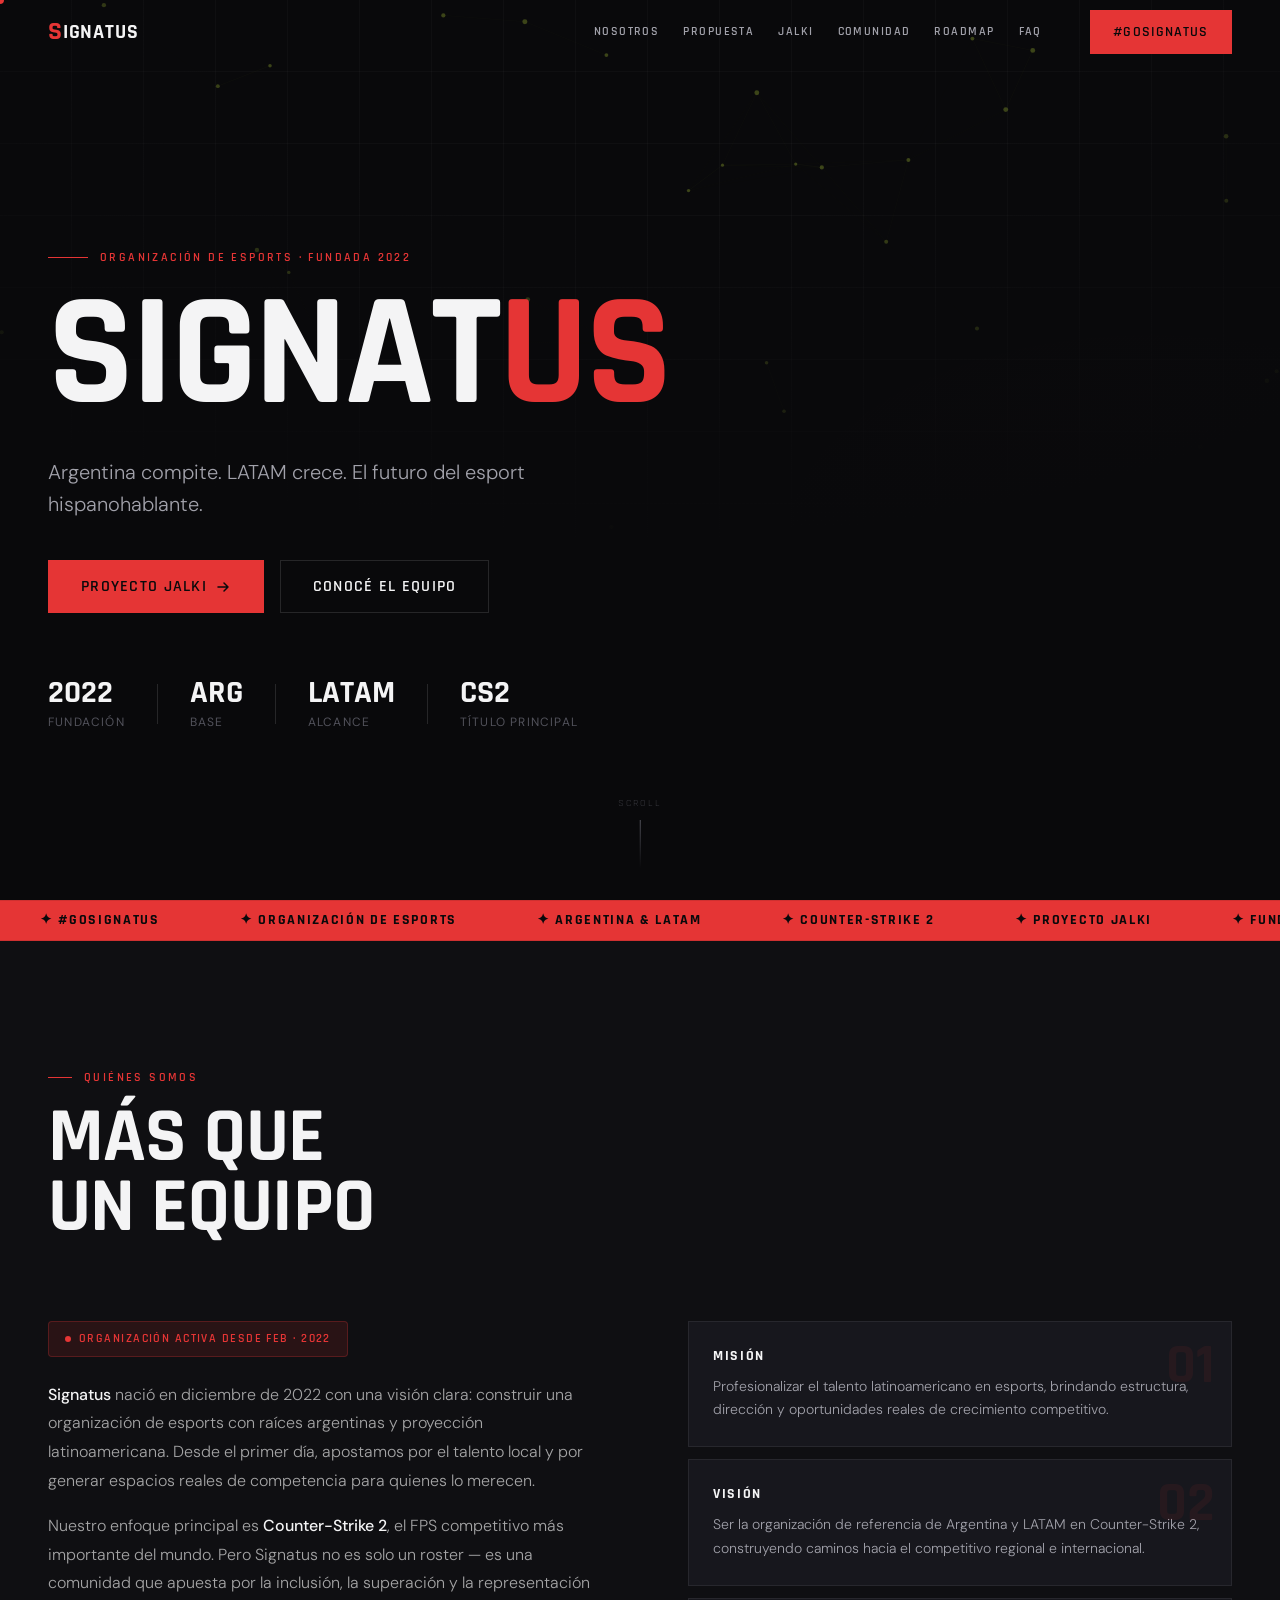
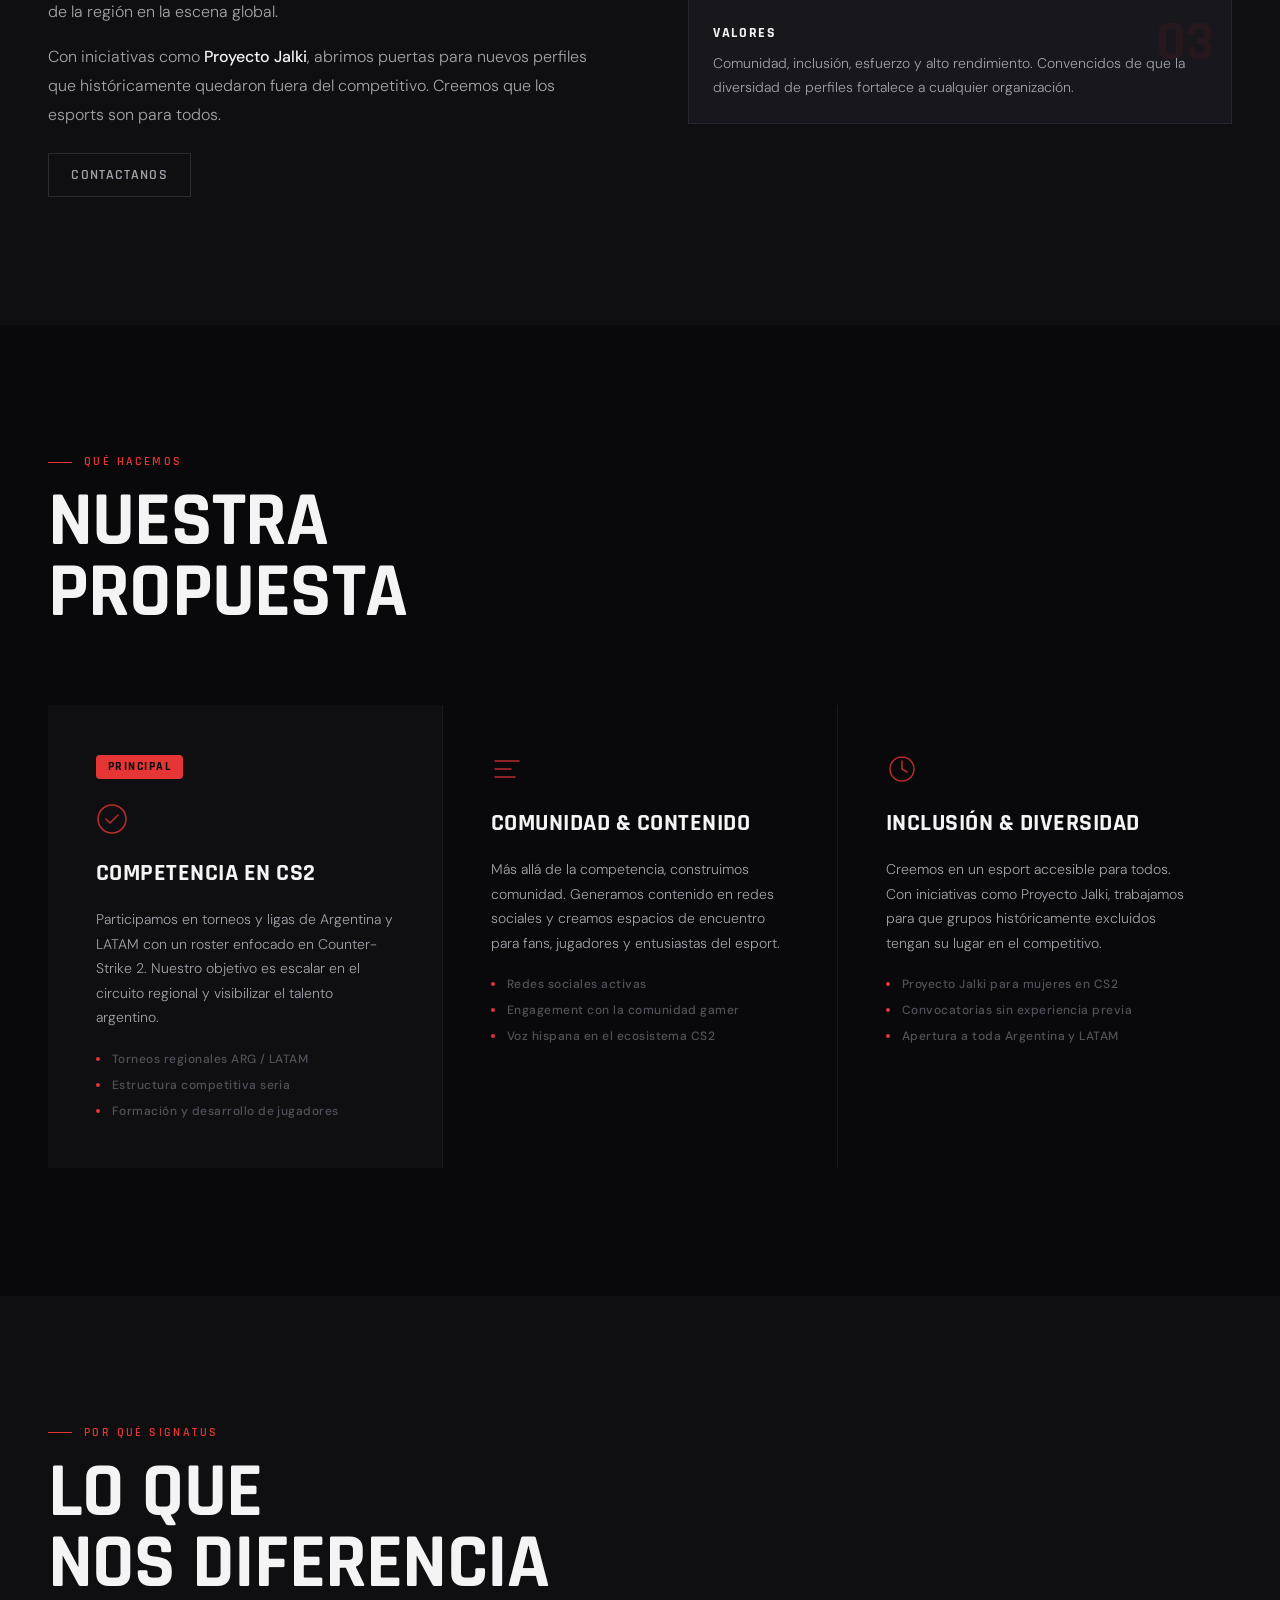
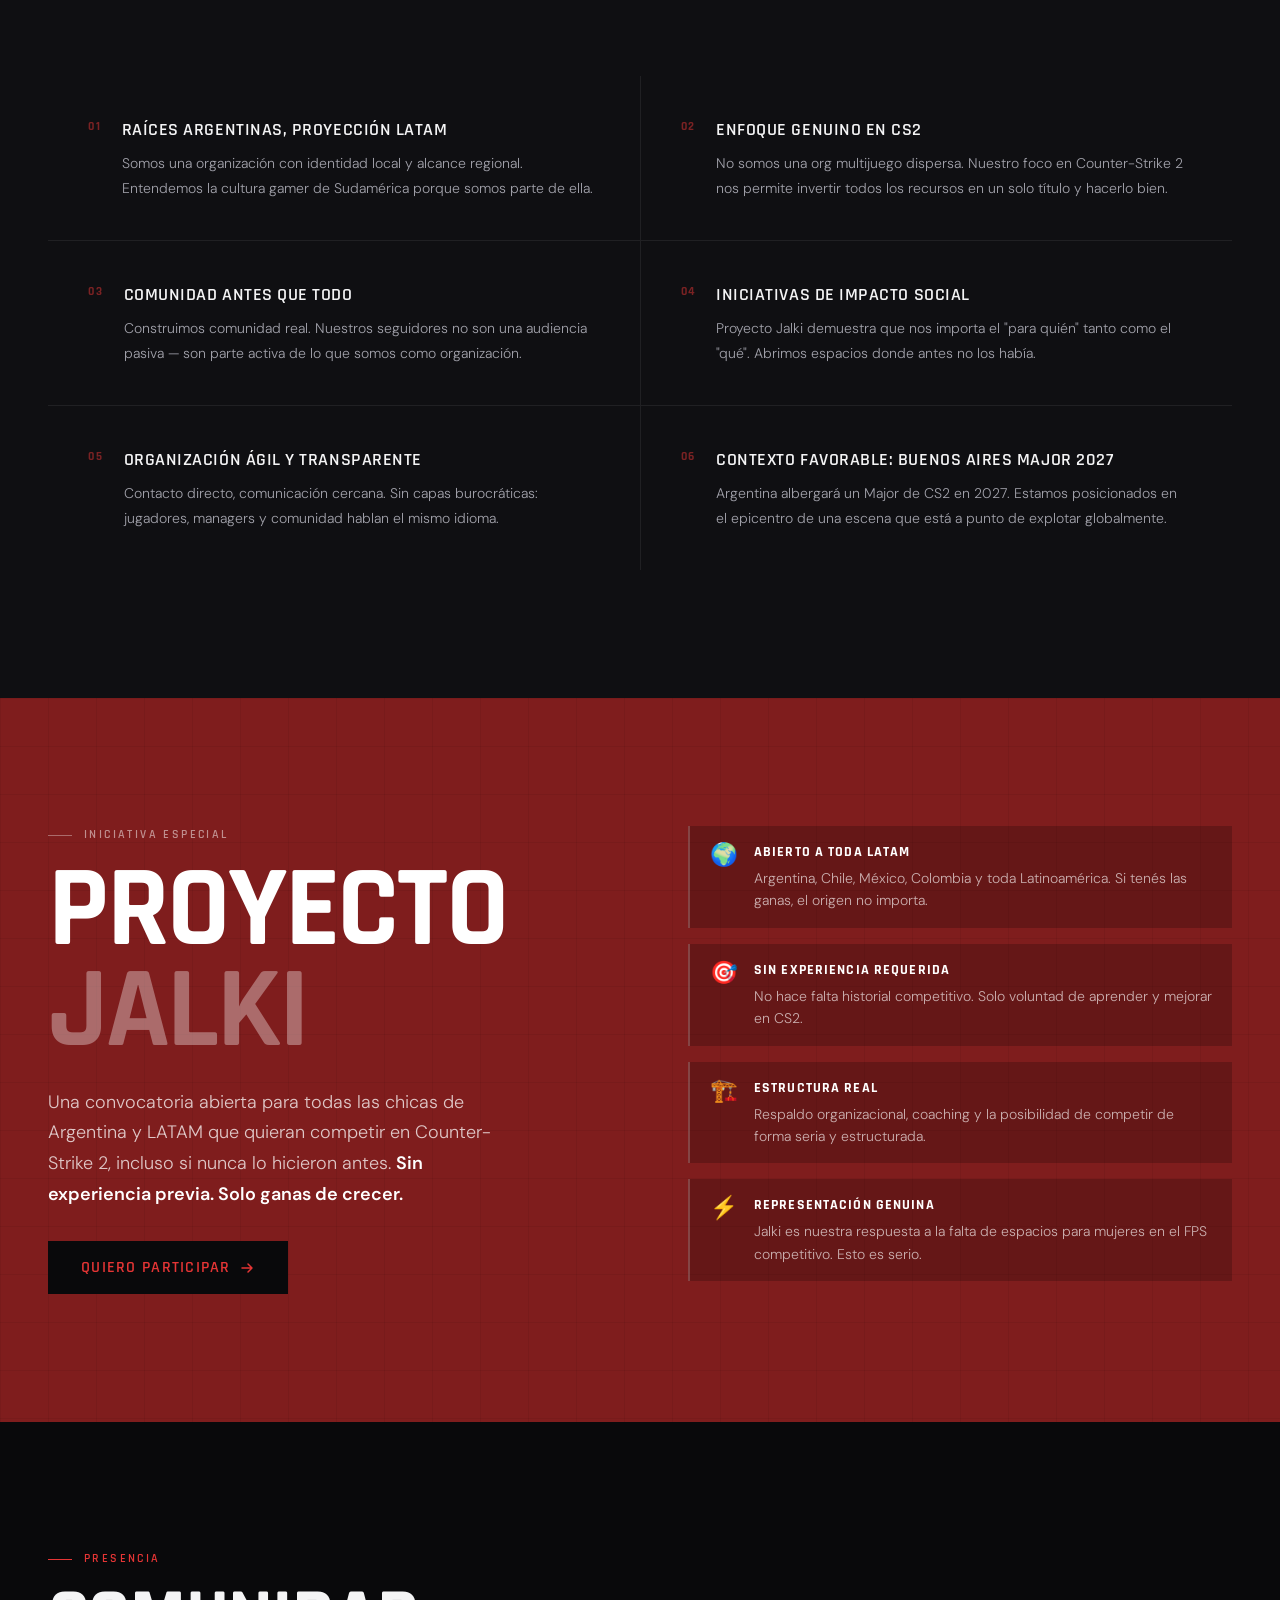
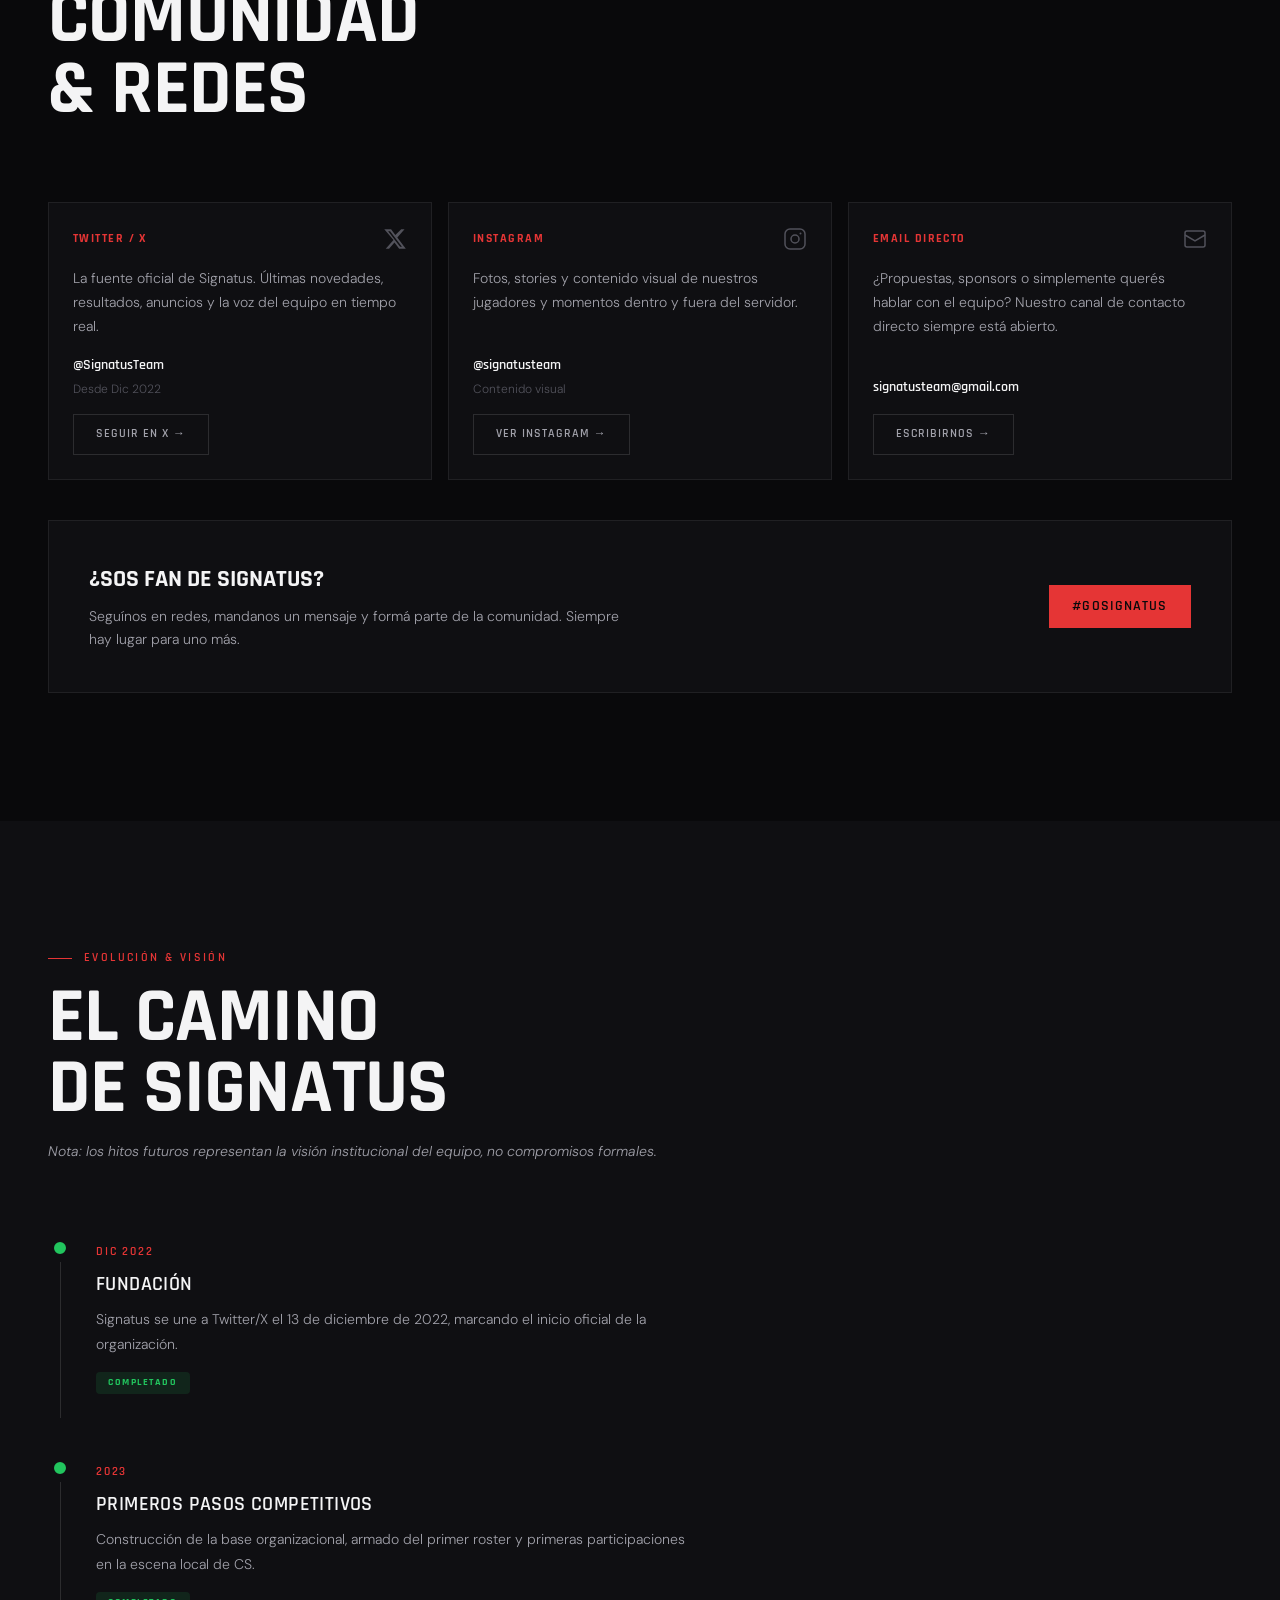
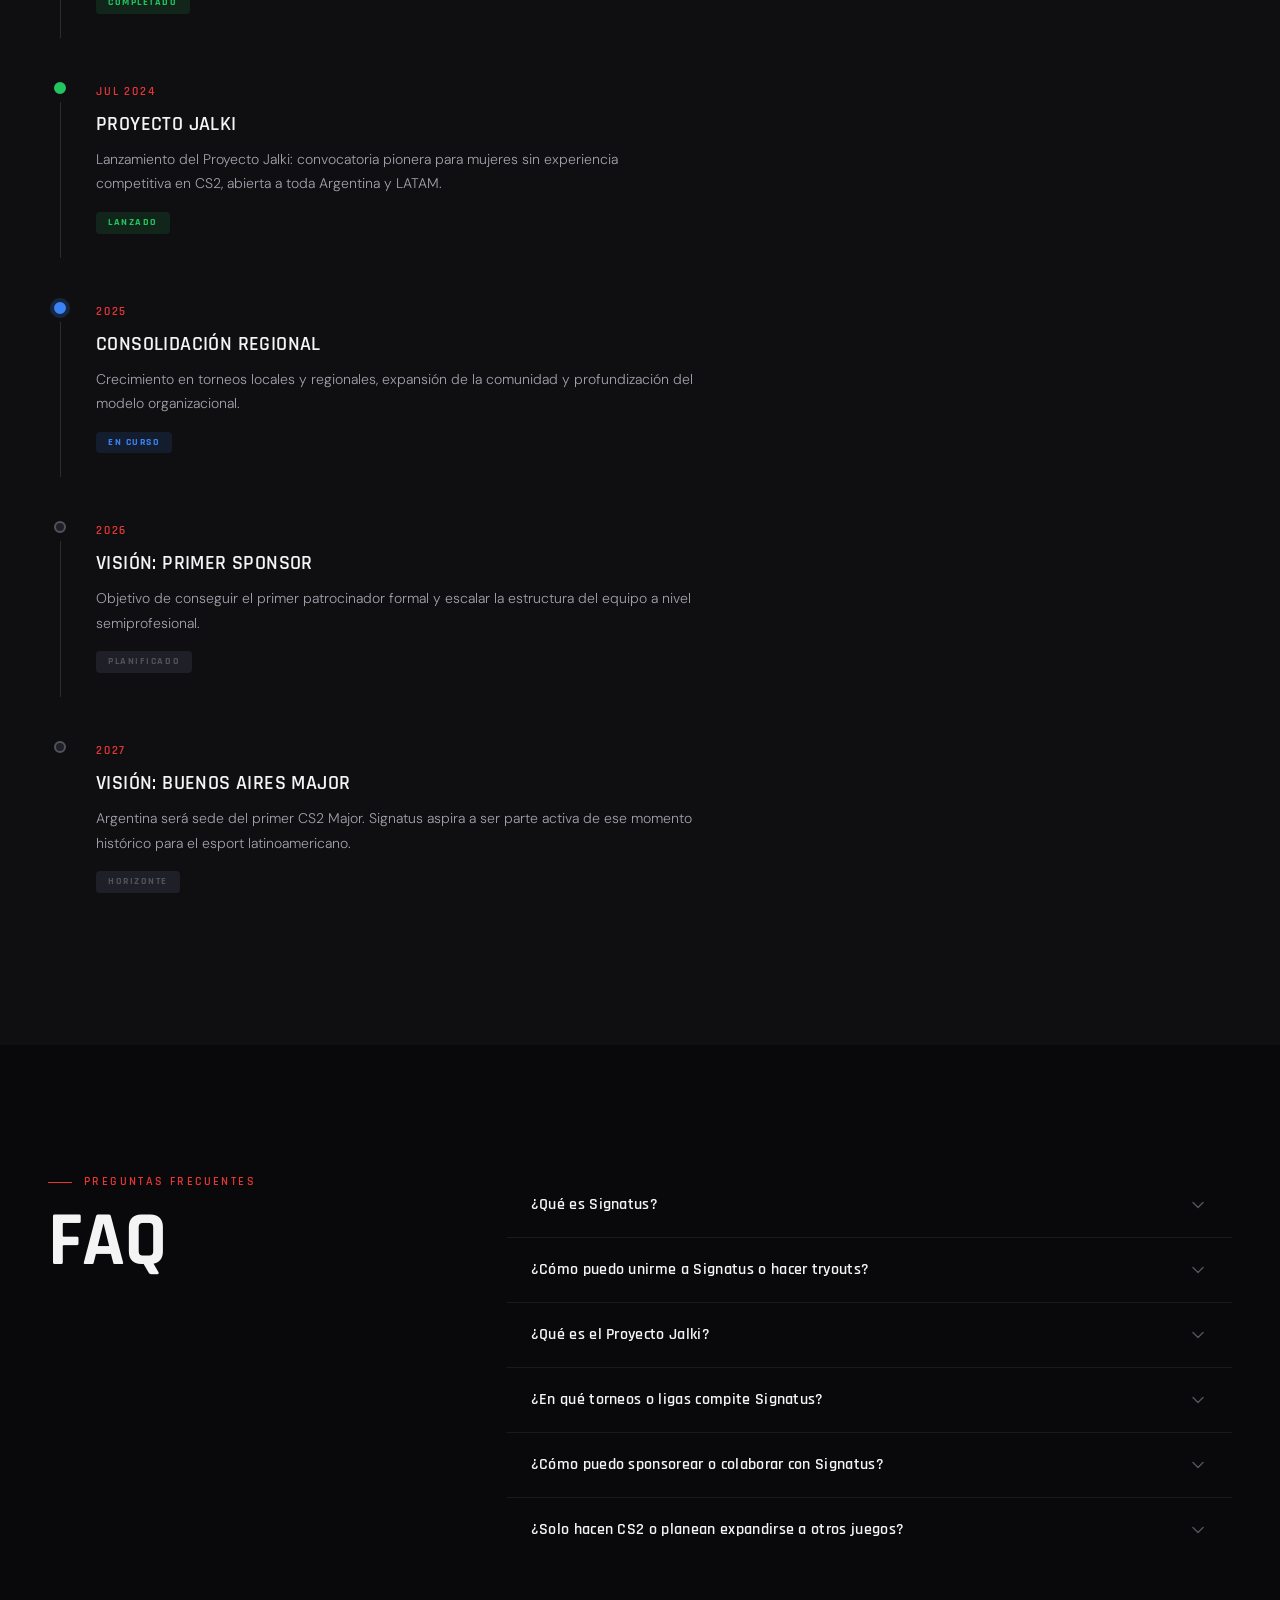
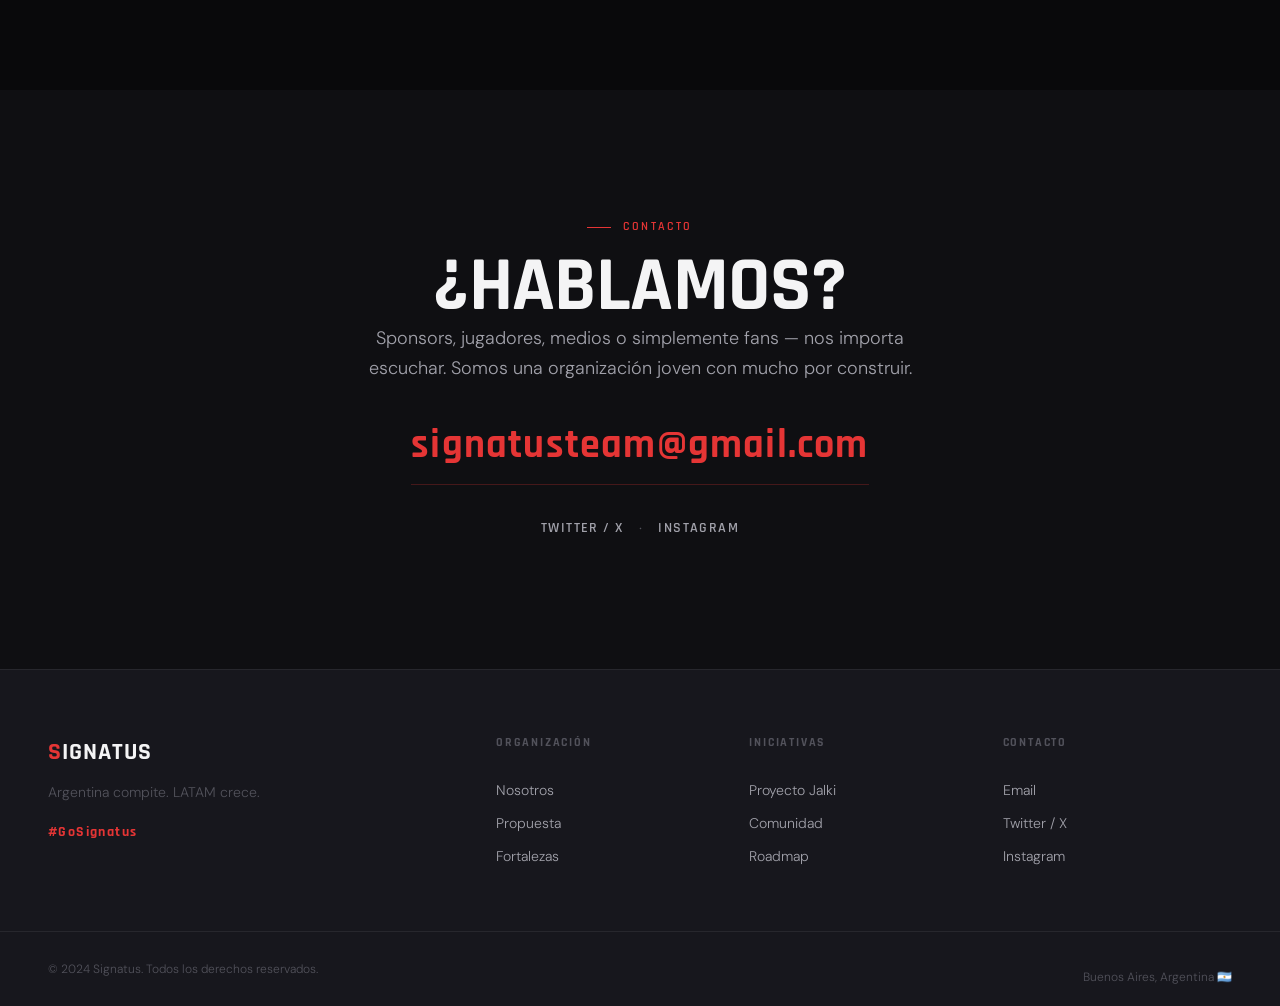
==== index.html @ 891435e6 "first commit" ====
<!DOCTYPE html>
<html lang="es">
<head>
  <meta charset="UTF-8" />
  <meta name="viewport" content="width=device-width, initial-scale=1.0" />

  <!-- SEO -->
  <title>Signatus — Organización de Esports | Argentina & LATAM</title>
  <meta name="description" content="Signatus es una organización de esports argentina con foco en Counter-Strike 2 y apertura hacia toda Latinoamérica. Competimos, crecemos y construimos comunidad. #GoSignatus" />
  <meta name="keywords" content="Signatus, esports Argentina, CS2, Counter-Strike 2, LATAM, Proyecto Jalki, GoSignatus" />
  <meta name="author" content="Signatus" />
  <link rel="canonical" href="https://signatusteam.gg/" />

  <!-- Open Graph -->
  <meta property="og:type" content="website" />
  <meta property="og:url" content="https://signatusteam.gg/" />
  <meta property="og:title" content="Signatus — Organización de Esports" />
  <meta property="og:description" content="Organización de esports argentina. CS2, comunidad y apertura para toda LATAM. #GoSignatus" />
  <meta property="og:image" content="https://signatusteam.gg/assets/og-image.jpg" />

  <!-- Twitter Card -->
  <meta name="twitter:card" content="summary_large_image" />
  <meta name="twitter:site" content="@SignatusTeam" />
  <meta name="twitter:title" content="Signatus — Organización de Esports" />
  <meta name="twitter:description" content="Organización de esports argentina. CS2, comunidad y apertura para toda LATAM. #GoSignatus" />

  <!-- Fonts -->
  <link rel="preconnect" href="https://fonts.googleapis.com" />
  <link rel="preconnect" href="https://fonts.gstatic.com" crossorigin />
  <link href="https://fonts.googleapis.com/css2?family=Rajdhani:wght@400;500;600;700&family=DM+Sans:ital,opsz,wght@0,9..40,300;0,9..40,400;0,9..40,500;1,9..40,300&display=swap" rel="stylesheet" />

  <!-- Styles -->
  <link rel="stylesheet" href="css/reset.css" />
  <link rel="stylesheet" href="css/tokens.css" />
  <link rel="stylesheet" href="css/layout.css" />
  <link rel="stylesheet" href="css/components.css" />
  <link rel="stylesheet" href="css/animations.css" />
  <link rel="stylesheet" href="css/responsive.css" />
</head>
<body>

  <!-- ═══════════════════════ CURSOR ═══════════════════════ -->
  <div class="cursor" id="cursor" aria-hidden="true"></div>
  <div class="cursor-trail" id="cursorTrail" aria-hidden="true"></div>

  <!-- ═══════════════════════ NAV ═══════════════════════ -->
  <header class="nav" id="nav" role="banner">
    <div class="nav__inner container">
      <a href="#hero" class="nav__logo" aria-label="Signatus — inicio">
        <span class="nav__logo-mark">S</span>
        <span class="nav__logo-text">ignatus</span>
      </a>

      <nav class="nav__links" aria-label="Navegación principal">
        <a href="#about" class="nav__link">Nosotros</a>
        <a href="#proposition" class="nav__link">Propuesta</a>
        <a href="#jalki" class="nav__link">Jalki</a>
        <a href="#community" class="nav__link">Comunidad</a>
        <a href="#roadmap" class="nav__link">Roadmap</a>
        <a href="#faq" class="nav__link">FAQ</a>
      </nav>

      <a href="#contact" class="btn btn--accent nav__cta">#GoSignatus</a>

      <button class="nav__burger" id="navBurger" aria-label="Abrir menú" aria-expanded="false" aria-controls="mobileMenu">
        <span></span><span></span><span></span>
      </button>
    </div>

    <!-- Mobile menu -->
    <div class="nav__mobile" id="mobileMenu" aria-hidden="true">
      <a href="#about" class="nav__mobile-link">Nosotros</a>
      <a href="#proposition" class="nav__mobile-link">Propuesta</a>
      <a href="#jalki" class="nav__mobile-link">Jalki</a>
      <a href="#community" class="nav__mobile-link">Comunidad</a>
      <a href="#roadmap" class="nav__mobile-link">Roadmap</a>
      <a href="#faq" class="nav__mobile-link">FAQ</a>
      <a href="#contact" class="nav__mobile-link nav__mobile-cta">#GoSignatus</a>
    </div>
  </header>

  <main id="main">

    <!-- ═══════════════════════ HERO ═══════════════════════ -->
    <section class="hero" id="hero" aria-label="Sección principal">
      <div class="hero__bg" aria-hidden="true">
        <canvas class="hero__canvas" id="heroCanvas"></canvas>
        <div class="hero__grid"></div>
        <div class="hero__vignette"></div>
      </div>

      <div class="container hero__inner">
        <div class="hero__content">
          <p class="hero__eyebrow reveal-fade" data-delay="0">
            <span class="eyebrow__line"></span>
            Organización de Esports · Fundada 2022
          </p>

          <h1 class="hero__title reveal-up" data-delay="1">
            <span class="hero__title-main">SIGNAT</span><span class="hero__title-accent">US</span>
          </h1>

          <p class="hero__tagline reveal-up" data-delay="2">
            Argentina compite. LATAM crece. <br class="break-mobile" />El futuro del esport hispanohablante.
          </p>

          <div class="hero__actions reveal-up" data-delay="3">
            <a href="#jalki" class="btn btn--accent btn--lg">
              Proyecto Jalki
              <svg width="16" height="16" viewBox="0 0 16 16" fill="none" aria-hidden="true"><path d="M3 8h10M9 4l4 4-4 4" stroke="currentColor" stroke-width="1.5" stroke-linecap="round" stroke-linejoin="round"/></svg>
            </a>
            <a href="#about" class="btn btn--ghost btn--lg">Conocé el equipo</a>
          </div>

          <div class="hero__stats reveal-up" data-delay="4" role="list" aria-label="Datos del equipo">
            <div class="hero__stat" role="listitem">
              <span class="hero__stat-value">2022</span>
              <span class="hero__stat-label">Fundación</span>
            </div>
            <div class="hero__stat-divider" aria-hidden="true"></div>
            <div class="hero__stat" role="listitem">
              <span class="hero__stat-value">ARG</span>
              <span class="hero__stat-label">Base</span>
            </div>
            <div class="hero__stat-divider" aria-hidden="true"></div>
            <div class="hero__stat" role="listitem">
              <span class="hero__stat-value">LATAM</span>
              <span class="hero__stat-label">Alcance</span>
            </div>
            <div class="hero__stat-divider" aria-hidden="true"></div>
            <div class="hero__stat" role="listitem">
              <span class="hero__stat-value">CS2</span>
              <span class="hero__stat-label">Título principal</span>
            </div>
          </div>
        </div>
      </div>

      <div class="hero__scroll-cue" aria-hidden="true">
        <span>scroll</span>
        <div class="hero__scroll-line"></div>
      </div>
    </section>

    <!-- ═══════════════════════ TICKER ═══════════════════════ -->
    <div class="ticker" aria-hidden="true">
      <div class="ticker__track" id="tickerTrack">
        <!-- JS populated -->
      </div>
    </div>

    <!-- ═══════════════════════ ABOUT ═══════════════════════ -->
    <section class="section about" id="about" aria-labelledby="about-heading">
      <div class="container">
        <div class="section__header reveal-up">
          <p class="section__label">Quiénes somos</p>
          <h2 class="section__title" id="about-heading">Más que<br />un equipo</h2>
        </div>

        <div class="about__grid">
          <div class="about__text reveal-up" data-delay="1">
            <div class="about__badge">
              <span class="badge__dot"></span>
              Organización activa desde Feb · 2022
            </div>
            <p>
              <strong>Signatus</strong> nació en diciembre de 2022 con una visión clara: construir
              una organización de esports con raíces argentinas y proyección latinoamericana.
              Desde el primer día, apostamos por el talento local y por generar espacios
              reales de competencia para quienes lo merecen.
            </p>
            <p>
              Nuestro enfoque principal es <strong>Counter-Strike 2</strong>, el FPS competitivo
              más importante del mundo. Pero Signatus no es solo un roster — es una comunidad
              que apuesta por la inclusión, la superación y la representación de la región
              en la escena global.
            </p>
            <p>
              Con iniciativas como <strong>Proyecto Jalki</strong>, abrimos puertas
              para nuevos perfiles que históricamente quedaron fuera del competitivo.
              Creemos que los esports son para todos.
            </p>
            <a href="mailto:signatusteam@gmail.com" class="btn btn--outline" style="margin-top:1.5rem;">
              Contactanos
            </a>
          </div>

          <div class="about__cards reveal-up" data-delay="2" aria-label="Valores del equipo">
            <article class="value-card">
              <div class="value-card__number" aria-hidden="true">01</div>
              <h3 class="value-card__title">Misión</h3>
              <p class="value-card__desc">
                Profesionalizar el talento latinoamericano en esports,
                brindando estructura, dirección y oportunidades reales
                de crecimiento competitivo.
              </p>
            </article>
            <article class="value-card">
              <div class="value-card__number" aria-hidden="true">02</div>
              <h3 class="value-card__title">Visión</h3>
              <p class="value-card__desc">
                Ser la organización de referencia de Argentina y LATAM
                en Counter-Strike 2, construyendo caminos hacia
                el competitivo regional e internacional.
              </p>
            </article>
            <article class="value-card">
              <div class="value-card__number" aria-hidden="true">03</div>
              <h3 class="value-card__title">Valores</h3>
              <p class="value-card__desc">
                Comunidad, inclusión, esfuerzo y alto rendimiento.
                Convencidos de que la diversidad de perfiles
                fortalece a cualquier organización.
              </p>
            </article>
          </div>
        </div>
      </div>
    </section>

    <!-- ═══════════════════════ PROPOSITION ═══════════════════════ -->
    <section class="section proposition" id="proposition" aria-labelledby="proposition-heading">
      <div class="container">
        <div class="section__header reveal-up">
          <p class="section__label">Qué hacemos</p>
          <h2 class="section__title" id="proposition-heading">Nuestra<br />propuesta</h2>
        </div>

        <div class="proposition__grid">

          <article class="prop-card prop-card--featured reveal-up" data-delay="0">
            <div class="prop-card__tag">Principal</div>
            <div class="prop-card__icon" aria-hidden="true">
              <svg width="32" height="32" viewBox="0 0 32 32" fill="none"><circle cx="16" cy="16" r="14" stroke="currentColor" stroke-width="1.5"/><path d="M10 16l4 4 8-8" stroke="currentColor" stroke-width="1.5" stroke-linecap="round" stroke-linejoin="round"/></svg>
            </div>
            <h3 class="prop-card__title">Competencia en CS2</h3>
            <p class="prop-card__desc">
              Participamos en torneos y ligas de Argentina y LATAM con un roster
              enfocado en Counter-Strike 2. Nuestro objetivo es escalar en el
              circuito regional y visibilizar el talento argentino.
            </p>
            <ul class="prop-card__list" aria-label="Características">
              <li>Torneos regionales ARG / LATAM</li>
              <li>Estructura competitiva seria</li>
              <li>Formación y desarrollo de jugadores</li>
            </ul>
          </article>

          <article class="prop-card reveal-up" data-delay="1">
            <div class="prop-card__icon" aria-hidden="true">
              <svg width="32" height="32" viewBox="0 0 32 32" fill="none"><path d="M4 8h24M4 16h16M4 24h20" stroke="currentColor" stroke-width="1.5" stroke-linecap="round"/></svg>
            </div>
            <h3 class="prop-card__title">Comunidad & Contenido</h3>
            <p class="prop-card__desc">
              Más allá de la competencia, construimos comunidad. Generamos
              contenido en redes sociales y creamos espacios de encuentro
              para fans, jugadores y entusiastas del esport.
            </p>
            <ul class="prop-card__list">
              <li>Redes sociales activas</li>
              <li>Engagement con la comunidad gamer</li>
              <li>Voz hispana en el ecosistema CS2</li>
            </ul>
          </article>

          <article class="prop-card reveal-up" data-delay="2">
            <div class="prop-card__icon" aria-hidden="true">
              <svg width="32" height="32" viewBox="0 0 32 32" fill="none"><path d="M16 4C9.373 4 4 9.373 4 16s5.373 12 12 12 12-5.373 12-12S22.627 4 16 4z" stroke="currentColor" stroke-width="1.5"/><path d="M16 8v8l5 3" stroke="currentColor" stroke-width="1.5" stroke-linecap="round"/></svg>
            </div>
            <h3 class="prop-card__title">Inclusión & Diversidad</h3>
            <p class="prop-card__desc">
              Creemos en un esport accesible para todos. Con iniciativas como
              Proyecto Jalki, trabajamos para que grupos históricamente
              excluidos tengan su lugar en el competitivo.
            </p>
            <ul class="prop-card__list">
              <li>Proyecto Jalki para mujeres en CS2</li>
              <li>Convocatorias sin experiencia previa</li>
              <li>Apertura a toda Argentina y LATAM</li>
            </ul>
          </article>

        </div>
      </div>
    </section>

    <!-- ═══════════════════════ STRENGTHS ═══════════════════════ -->
    <section class="section strengths" id="strengths" aria-labelledby="strengths-heading">
      <div class="container">
        <div class="section__header reveal-up">
          <p class="section__label">Por qué Signatus</p>
          <h2 class="section__title" id="strengths-heading">Lo que<br />nos diferencia</h2>
        </div>

        <div class="strengths__grid">
          <article class="strength-item reveal-up" data-delay="0">
            <div class="strength-item__index" aria-hidden="true">01</div>
            <div class="strength-item__body">
              <h3>Raíces argentinas, proyección LATAM</h3>
              <p>Somos una organización con identidad local y alcance regional. Entendemos la cultura gamer de Sudamérica porque somos parte de ella.</p>
            </div>
          </article>
          <article class="strength-item reveal-up" data-delay="1">
            <div class="strength-item__index" aria-hidden="true">02</div>
            <div class="strength-item__body">
              <h3>Enfoque genuino en CS2</h3>
              <p>No somos una org multijuego dispersa. Nuestro foco en Counter-Strike 2 nos permite invertir todos los recursos en un solo título y hacerlo bien.</p>
            </div>
          </article>
          <article class="strength-item reveal-up" data-delay="2">
            <div class="strength-item__index" aria-hidden="true">03</div>
            <div class="strength-item__body">
              <h3>Comunidad antes que todo</h3>
              <p>Construimos comunidad real. Nuestros seguidores no son una audiencia pasiva — son parte activa de lo que somos como organización.</p>
            </div>
          </article>
          <article class="strength-item reveal-up" data-delay="3">
            <div class="strength-item__index" aria-hidden="true">04</div>
            <div class="strength-item__body">
              <h3>Iniciativas de impacto social</h3>
              <p>Proyecto Jalki demuestra que nos importa el "para quién" tanto como el "qué". Abrimos espacios donde antes no los había.</p>
            </div>
          </article>
          <article class="strength-item reveal-up" data-delay="4">
            <div class="strength-item__index" aria-hidden="true">05</div>
            <div class="strength-item__body">
              <h3>Organización ágil y transparente</h3>
              <p>Contacto directo, comunicación cercana. Sin capas burocráticas: jugadores, managers y comunidad hablan el mismo idioma.</p>
            </div>
          </article>
          <article class="strength-item reveal-up" data-delay="5">
            <div class="strength-item__index" aria-hidden="true">06</div>
            <div class="strength-item__body">
              <h3>Contexto favorable: Buenos Aires Major 2027</h3>
              <p>Argentina albergará un Major de CS2 en 2027. Estamos posicionados en el epicentro de una escena que está a punto de explotar globalmente.</p>
            </div>
          </article>
        </div>
      </div>
    </section>

    <!-- ═══════════════════════ PROYECTO JALKI ═══════════════════════ -->
    <section class="jalki" id="jalki" aria-labelledby="jalki-heading">
      <div class="jalki__bg" aria-hidden="true"></div>
      <div class="container jalki__inner">
        <div class="jalki__text reveal-up">
          <p class="jalki__label">
            <span class="jalki__label-line"></span>
            Iniciativa especial
          </p>
          <h2 class="jalki__title" id="jalki-heading">
            Proyecto<br /><span class="jalki__title-accent">Jalki</span>
          </h2>
          <p class="jalki__desc">
            Una convocatoria abierta para todas las chicas de Argentina y LATAM
            que quieran competir en Counter-Strike 2, incluso si nunca lo hicieron antes.
            <strong>Sin experiencia previa. Solo ganas de crecer.</strong>
          </p>
          <a href="mailto:signatusteam@gmail.com?subject=Proyecto Jalki — Quiero participar" class="btn btn--dark btn--lg">
            Quiero participar
            <svg width="16" height="16" viewBox="0 0 16 16" fill="none" aria-hidden="true"><path d="M3 8h10M9 4l4 4-4 4" stroke="currentColor" stroke-width="1.5" stroke-linecap="round" stroke-linejoin="round"/></svg>
          </a>
        </div>

        <div class="jalki__features reveal-up" data-delay="2" aria-label="Características del Proyecto Jalki">
          <article class="jalki-feat">
            <div class="jalki-feat__icon" aria-hidden="true">🌍</div>
            <div class="jalki-feat__body">
              <h3>Abierto a toda LATAM</h3>
              <p>Argentina, Chile, México, Colombia y toda Latinoamérica. Si tenés las ganas, el origen no importa.</p>
            </div>
          </article>
          <article class="jalki-feat">
            <div class="jalki-feat__icon" aria-hidden="true">🎯</div>
            <div class="jalki-feat__body">
              <h3>Sin experiencia requerida</h3>
              <p>No hace falta historial competitivo. Solo voluntad de aprender y mejorar en CS2.</p>
            </div>
          </article>
          <article class="jalki-feat">
            <div class="jalki-feat__icon" aria-hidden="true">🏗️</div>
            <div class="jalki-feat__body">
              <h3>Estructura real</h3>
              <p>Respaldo organizacional, coaching y la posibilidad de competir de forma seria y estructurada.</p>
            </div>
          </article>
          <article class="jalki-feat">
            <div class="jalki-feat__icon" aria-hidden="true">⚡</div>
            <div class="jalki-feat__body">
              <h3>Representación genuina</h3>
              <p>Jalki es nuestra respuesta a la falta de espacios para mujeres en el FPS competitivo. Esto es serio.</p>
            </div>
          </article>
        </div>
      </div>
    </section>

    <!-- ═══════════════════════ COMMUNITY ═══════════════════════ -->
    <section class="section community" id="community" aria-labelledby="community-heading">
      <div class="container">
        <div class="section__header reveal-up">
          <p class="section__label">Presencia</p>
          <h2 class="section__title" id="community-heading">Comunidad<br />& Redes</h2>
        </div>

        <div class="community__grid">
          <article class="social-card reveal-up" data-delay="0">
            <div class="social-card__header">
              <div class="social-card__platform">Twitter / X</div>
              <svg class="social-card__icon" width="24" height="24" viewBox="0 0 24 24" fill="currentColor" aria-hidden="true"><path d="M18.244 2.25h3.308l-7.227 8.26 8.502 11.24H16.17l-4.714-6.231-5.401 6.231H2.744l7.737-8.835L1.254 2.25H8.08l4.261 5.632zm-1.161 17.52h1.833L7.084 4.126H5.117z"/></svg>
            </div>
            <p class="social-card__desc">
              La fuente oficial de Signatus. Últimas novedades, resultados,
              anuncios y la voz del equipo en tiempo real.
            </p>
            <div class="social-card__meta">
              <span class="social-card__handle">@SignatusTeam</span>
              <span class="social-card__since">Desde Dic 2022</span>
            </div>
            <a href="https://x.com/SignatusTeam" class="btn btn--outline social-card__cta" target="_blank" rel="noopener noreferrer">
              Seguir en X →
            </a>
          </article>

          <article class="social-card reveal-up" data-delay="1">
            <div class="social-card__header">
              <div class="social-card__platform">Instagram</div>
              <svg class="social-card__icon" width="24" height="24" viewBox="0 0 24 24" fill="none" stroke="currentColor" stroke-width="1.5" aria-hidden="true"><rect x="2" y="2" width="20" height="20" rx="5"/><circle cx="12" cy="12" r="4"/><circle cx="17.5" cy="6.5" r="1" fill="currentColor" stroke="none"/></svg>
            </div>
            <p class="social-card__desc">
              Fotos, stories y contenido visual de nuestros jugadores
              y momentos dentro y fuera del servidor.
            </p>
            <div class="social-card__meta">
              <span class="social-card__handle">@signatusteam</span>
              <span class="social-card__since">Contenido visual</span>
            </div>
            <a href="https://instagram.com/signatusteam" class="btn btn--outline social-card__cta" target="_blank" rel="noopener noreferrer">
              Ver Instagram →
            </a>
          </article>

          <article class="social-card reveal-up" data-delay="2">
            <div class="social-card__header">
              <div class="social-card__platform">Email directo</div>
              <svg class="social-card__icon" width="24" height="24" viewBox="0 0 24 24" fill="none" stroke="currentColor" stroke-width="1.5" aria-hidden="true"><rect x="2" y="4" width="20" height="16" rx="2"/><path d="M2 8l10 6 10-6"/></svg>
            </div>
            <p class="social-card__desc">
              ¿Propuestas, sponsors o simplemente querés hablar con el equipo?
              Nuestro canal de contacto directo siempre está abierto.
            </p>
            <div class="social-card__meta">
              <span class="social-card__handle">signatusteam@gmail.com</span>
            </div>
            <a href="mailto:signatusteam@gmail.com" class="btn btn--outline social-card__cta">
              Escribirnos →
            </a>
          </article>
        </div>

        <!-- Community banner -->
        <div class="community__banner reveal-up" data-delay="3">
          <div class="community__banner-text">
            <p class="community__banner-headline">¿Sos fan de Signatus?</p>
            <p class="community__banner-sub">Seguínos en redes, mandanos un mensaje y formá parte de la comunidad. Siempre hay lugar para uno más.</p>
          </div>
          <a href="https://x.com/SignatusTeam" class="btn btn--accent" target="_blank" rel="noopener noreferrer">#GoSignatus</a>
        </div>
      </div>
    </section>

    <!-- ═══════════════════════ ROADMAP ═══════════════════════ -->
    <section class="section roadmap" id="roadmap" aria-labelledby="roadmap-heading">
      <div class="container">
        <div class="section__header reveal-up">
          <p class="section__label">Evolución & Visión</p>
          <h2 class="section__title" id="roadmap-heading">El camino<br />de Signatus</h2>
          <p class="section__subtitle">
            <em>Nota: los hitos futuros representan la visión institucional del equipo, no compromisos formales.</em>
          </p>
        </div>

        <div class="timeline" role="list" aria-label="Línea de tiempo de Signatus">

          <div class="timeline__item timeline__item--done reveal-up" data-delay="0" role="listitem">
            <div class="timeline__marker" aria-hidden="true">
              <span class="timeline__dot"></span>
              <span class="timeline__line"></span>
            </div>
            <div class="timeline__content">
              <span class="timeline__date">Dic 2022</span>
              <h3 class="timeline__title">Fundación</h3>
              <p class="timeline__desc">Signatus se une a Twitter/X el 13 de diciembre de 2022, marcando el inicio oficial de la organización.</p>
              <span class="timeline__status timeline__status--done">Completado</span>
            </div>
          </div>

          <div class="timeline__item timeline__item--done reveal-up" data-delay="1" role="listitem">
            <div class="timeline__marker" aria-hidden="true">
              <span class="timeline__dot"></span>
              <span class="timeline__line"></span>
            </div>
            <div class="timeline__content">
              <span class="timeline__date">2023</span>
              <h3 class="timeline__title">Primeros pasos competitivos</h3>
              <p class="timeline__desc">Construcción de la base organizacional, armado del primer roster y primeras participaciones en la escena local de CS.</p>
              <span class="timeline__status timeline__status--done">Completado</span>
            </div>
          </div>

          <div class="timeline__item timeline__item--done reveal-up" data-delay="2" role="listitem">
            <div class="timeline__marker" aria-hidden="true">
              <span class="timeline__dot"></span>
              <span class="timeline__line"></span>
            </div>
            <div class="timeline__content">
              <span class="timeline__date">Jul 2024</span>
              <h3 class="timeline__title">Proyecto Jalki</h3>
              <p class="timeline__desc">Lanzamiento del Proyecto Jalki: convocatoria pionera para mujeres sin experiencia competitiva en CS2, abierta a toda Argentina y LATAM.</p>
              <span class="timeline__status timeline__status--done">Lanzado</span>
            </div>
          </div>

          <div class="timeline__item timeline__item--active reveal-up" data-delay="3" role="listitem">
            <div class="timeline__marker" aria-hidden="true">
              <span class="timeline__dot"></span>
              <span class="timeline__line"></span>
            </div>
            <div class="timeline__content">
              <span class="timeline__date">2025</span>
              <h3 class="timeline__title">Consolidación regional</h3>
              <p class="timeline__desc">Crecimiento en torneos locales y regionales, expansión de la comunidad y profundización del modelo organizacional.</p>
              <span class="timeline__status timeline__status--active">En curso</span>
            </div>
          </div>

          <div class="timeline__item timeline__item--future reveal-up" data-delay="4" role="listitem">
            <div class="timeline__marker" aria-hidden="true">
              <span class="timeline__dot"></span>
              <span class="timeline__line"></span>
            </div>
            <div class="timeline__content">
              <span class="timeline__date">2026</span>
              <h3 class="timeline__title">Visión: primer sponsor</h3>
              <p class="timeline__desc">Objetivo de conseguir el primer patrocinador formal y escalar la estructura del equipo a nivel semiprofesional.</p>
              <span class="timeline__status timeline__status--future">Planificado</span>
            </div>
          </div>

          <div class="timeline__item timeline__item--future reveal-up" data-delay="5" role="listitem">
            <div class="timeline__marker" aria-hidden="true">
              <span class="timeline__dot"></span>
            </div>
            <div class="timeline__content">
              <span class="timeline__date">2027</span>
              <h3 class="timeline__title">Visión: Buenos Aires Major</h3>
              <p class="timeline__desc">Argentina será sede del primer CS2 Major. Signatus aspira a ser parte activa de ese momento histórico para el esport latinoamericano.</p>
              <span class="timeline__status timeline__status--future">Horizonte</span>
            </div>
          </div>

        </div>
      </div>
    </section>

    <!-- ═══════════════════════ FAQ ═══════════════════════ -->
    <section class="section faq" id="faq" aria-labelledby="faq-heading">
      <div class="container faq__inner">
        <div class="section__header reveal-up">
          <p class="section__label">Preguntas frecuentes</p>
          <h2 class="section__title" id="faq-heading">FAQ</h2>
        </div>

        <div class="faq__list" id="faqList" role="list">

          <div class="faq__item reveal-up" data-delay="0" role="listitem">
            <button class="faq__question" aria-expanded="false" aria-controls="faq1">
              ¿Qué es Signatus?
              <svg class="faq__chevron" width="20" height="20" viewBox="0 0 20 20" fill="none" aria-hidden="true"><path d="M5 7.5l5 5 5-5" stroke="currentColor" stroke-width="1.5" stroke-linecap="round" stroke-linejoin="round"/></svg>
            </button>
            <div class="faq__answer" id="faq1" hidden>
              <p>Signatus es una organización de esports argentina fundada en diciembre de 2022. Nuestro enfoque principal es Counter-Strike 2, con proyección regional hacia toda Latinoamérica. Más allá de la competencia, construimos comunidad y apostamos por la inclusión en los esports.</p>
            </div>
          </div>

          <div class="faq__item reveal-up" data-delay="1" role="listitem">
            <button class="faq__question" aria-expanded="false" aria-controls="faq2">
              ¿Cómo puedo unirme a Signatus o hacer tryouts?
              <svg class="faq__chevron" width="20" height="20" viewBox="0 0 20 20" fill="none" aria-hidden="true"><path d="M5 7.5l5 5 5-5" stroke="currentColor" stroke-width="1.5" stroke-linecap="round" stroke-linejoin="round"/></svg>
            </button>
            <div class="faq__answer" id="faq2" hidden>
              <p>La forma más directa es escribirnos a <a href="mailto:signatusteam@gmail.com">signatusteam@gmail.com</a> con tu perfil y motivaciones. También podés seguirnos en Twitter (<a href="https://x.com/SignatusTeam" target="_blank" rel="noopener">@SignatusTeam</a>) donde anunciamos aperturas de convocatoria cuando están disponibles.</p>
            </div>
          </div>

          <div class="faq__item reveal-up" data-delay="2" role="listitem">
            <button class="faq__question" aria-expanded="false" aria-controls="faq3">
              ¿Qué es el Proyecto Jalki?
              <svg class="faq__chevron" width="20" height="20" viewBox="0 0 20 20" fill="none" aria-hidden="true"><path d="M5 7.5l5 5 5-5" stroke="currentColor" stroke-width="1.5" stroke-linecap="round" stroke-linejoin="round"/></svg>
            </button>
            <div class="faq__answer" id="faq3" hidden>
              <p>Proyecto Jalki es una iniciativa de Signatus lanzada en julio de 2024. Es una convocatoria abierta para chicas de Argentina y LATAM que quieran competir en CS2, independientemente de si tienen experiencia competitiva previa o no. El nombre "Jalki" hace referencia a la palabra en quechua que significa "frontera" — porque justamente eso buscamos romper.</p>
            </div>
          </div>

          <div class="faq__item reveal-up" data-delay="3" role="listitem">
            <button class="faq__question" aria-expanded="false" aria-controls="faq4">
              ¿En qué torneos o ligas compite Signatus?
              <svg class="faq__chevron" width="20" height="20" viewBox="0 0 20 20" fill="none" aria-hidden="true"><path d="M5 7.5l5 5 5-5" stroke="currentColor" stroke-width="1.5" stroke-linecap="round" stroke-linejoin="round"/></svg>
            </button>
            <div class="faq__answer" id="faq4" hidden>
              <p>Signatus participa en la escena competitiva de CS2 de Argentina y LATAM. Para información actualizada sobre torneos y resultados, te recomendamos seguir nuestra cuenta de Twitter <a href="https://x.com/SignatusTeam" target="_blank" rel="noopener">@SignatusTeam</a> donde publicamos novedades en tiempo real.</p>
            </div>
          </div>

          <div class="faq__item reveal-up" data-delay="4" role="listitem">
            <button class="faq__question" aria-expanded="false" aria-controls="faq5">
              ¿Cómo puedo sponsorear o colaborar con Signatus?
              <svg class="faq__chevron" width="20" height="20" viewBox="0 0 20 20" fill="none" aria-hidden="true"><path d="M5 7.5l5 5 5-5" stroke="currentColor" stroke-width="1.5" stroke-linecap="round" stroke-linejoin="round"/></svg>
            </button>
            <div class="faq__answer" id="faq5" hidden>
              <p>Nos interesan propuestas de sponsors, colaboraciones con marcas del mundo gamer y tech, y cualquier tipo de alianza que aporte valor a nuestra comunidad. Escribinos directamente a <a href="mailto:signatusteam@gmail.com">signatusteam@gmail.com</a> con el asunto "Propuesta comercial" y te respondemos a la brevedad.</p>
            </div>
          </div>

          <div class="faq__item reveal-up" data-delay="5" role="listitem">
            <button class="faq__question" aria-expanded="false" aria-controls="faq6">
              ¿Solo hacen CS2 o planean expandirse a otros juegos?
              <svg class="faq__chevron" width="20" height="20" viewBox="0 0 20 20" fill="none" aria-hidden="true"><path d="M5 7.5l5 5 5-5" stroke="currentColor" stroke-width="1.5" stroke-linecap="round" stroke-linejoin="round"/></svg>
            </button>
            <div class="faq__answer" id="faq6" hidden>
              <p>Por el momento, nuestro foco está completamente en Counter-Strike 2. Creemos que la especialización nos permite hacer las cosas bien. Una eventual expansión a otros títulos es posible en el futuro, pero siempre priorizando la calidad sobre la cantidad.</p>
            </div>
          </div>

        </div>
      </div>
    </section>

    <!-- ═══════════════════════ CONTACT ═══════════════════════ -->
    <section class="section contact" id="contact" aria-labelledby="contact-heading">
      <div class="container contact__inner">
        <p class="section__label reveal-up">Contacto</p>
        <h2 class="section__title reveal-up" data-delay="1" id="contact-heading">¿Hablamos?</h2>
        <p class="contact__sub reveal-up" data-delay="2">
          Sponsors, jugadores, medios o simplemente fans —
          nos importa escuchar. Somos una organización joven
          con mucho por construir.
        </p>
        <a href="mailto:signatusteam@gmail.com" class="contact__email reveal-up" data-delay="3">
          signatusteam@gmail.com
        </a>
        <div class="contact__socials reveal-up" data-delay="4" aria-label="Redes sociales">
          <a href="https://x.com/SignatusTeam" class="contact__social-link" target="_blank" rel="noopener noreferrer" aria-label="Twitter de Signatus">
            Twitter / X
          </a>
          <span class="contact__social-sep" aria-hidden="true">·</span>
          <a href="https://instagram.com/signatusteam" class="contact__social-link" target="_blank" rel="noopener noreferrer" aria-label="Instagram de Signatus">
            Instagram
          </a>
        </div>
      </div>
    </section>

  </main>

  <!-- ═══════════════════════ FOOTER ═══════════════════════ -->
  <footer class="footer" role="contentinfo">
    <div class="container footer__inner">

      <div class="footer__brand">
        <a href="#hero" class="footer__logo" aria-label="Signatus — volver al inicio">
          <span class="footer__logo-mark">S</span>ignatus
        </a>
        <p class="footer__tagline">Argentina compite. LATAM crece.</p>
        <a href="https://x.com/SignatusTeam" class="footer__hashtag" target="_blank" rel="noopener noreferrer">#GoSignatus</a>
      </div>

      <nav class="footer__nav" aria-label="Navegación del pie de página">
        <div class="footer__nav-col">
          <p class="footer__nav-label">Organización</p>
          <a href="#about" class="footer__nav-link">Nosotros</a>
          <a href="#proposition" class="footer__nav-link">Propuesta</a>
          <a href="#strengths" class="footer__nav-link">Fortalezas</a>
        </div>
        <div class="footer__nav-col">
          <p class="footer__nav-label">Iniciativas</p>
          <a href="#jalki" class="footer__nav-link">Proyecto Jalki</a>
          <a href="#community" class="footer__nav-link">Comunidad</a>
          <a href="#roadmap" class="footer__nav-link">Roadmap</a>
        </div>
        <div class="footer__nav-col">
          <p class="footer__nav-label">Contacto</p>
          <a href="mailto:signatusteam@gmail.com" class="footer__nav-link">Email</a>
          <a href="https://x.com/SignatusTeam" class="footer__nav-link" target="_blank" rel="noopener noreferrer">Twitter / X</a>
          <a href="https://instagram.com/signatusteam" class="footer__nav-link" target="_blank" rel="noopener noreferrer">Instagram</a>
        </div>
      </nav>

    </div>

    <div class="footer__bottom">
      <div class="container footer__bottom-inner">
        <p class="footer__copy">© 2024 Signatus. Todos los derechos reservados.</p>
        <p class="footer__region">Buenos Aires, Argentina 🇦🇷</p>
      </div>
    </div>
  </footer>

  <!-- Scripts -->
  <script src="js/utils.js"></script>
  <script src="js/cursor.js"></script>
  <script src="js/nav.js"></script>
  <script src="js/hero-canvas.js"></script>
  <script src="js/ticker.js"></script>
  <script src="js/scroll-reveal.js"></script>
  <script src="js/faq.js"></script>
  <script src="js/main.js"></script>
</body>
</html>
---- css/tokens.css ----
/* ═══════════════════════════════════════
   tokens.css — Design system variables
   Signatus
   ═══════════════════════════════════════ */

:root {
  /* ─── Colors ─── */
  --clr-black:      #09090b;
  --clr-surface-1:  #0f0f12;
  --clr-surface-2:  #17171d;
  --clr-surface-3:  #1f1f27;
  --clr-border:     rgba(255, 255, 255, 0.07);
  --clr-border-md:  rgba(255, 255, 255, 0.12);

  --clr-text:       #f4f4f5;
  --clr-text-2:     #a1a1aa;
  --clr-text-3:     #52525b;

  /* Red accent — energetic, tech, esports */
  --clr-accent:     #e53535;
  --clr-accent-dim: rgba(229, 53, 53, 0.12);
  --clr-accent-mid: rgba(229, 53, 53, 0.25);
  --clr-accent-dark:#b52929;

  /* Jalki section – inverted */
  --clr-jalki-bg:   #7f1d1d;
  --clr-jalki-text: #ffffff;

  /* Status */
  --clr-done:       #22c55e;
  --clr-active:     #3b82f6;
  --clr-future:     #6b7280;

  /* ─── Typography ─── */
  --font-display: 'Rajdhani', sans-serif;
  --font-body:    'DM Sans', sans-serif;

  /* Scale */
  --text-xs:   0.75rem;    /* 12px */
  --text-sm:   0.875rem;   /* 14px */
  --text-base: 1rem;       /* 16px */
  --text-lg:   1.125rem;   /* 18px */
  --text-xl:   1.25rem;    /* 20px */
  --text-2xl:  1.5rem;     /* 24px */
  --text-3xl:  2rem;       /* 32px */
  --text-4xl:  2.5rem;     /* 40px */
  --text-5xl:  3.5rem;     /* 56px */
  --text-6xl:  5rem;       /* 80px */
  --text-7xl:  7.5rem;     /* 120px */
  --text-8xl:  10rem;      /* 160px */

  /* ─── Spacing ─── */
  --sp-1:  0.25rem;
  --sp-2:  0.5rem;
  --sp-3:  0.75rem;
  --sp-4:  1rem;
  --sp-5:  1.25rem;
  --sp-6:  1.5rem;
  --sp-8:  2rem;
  --sp-10: 2.5rem;
  --sp-12: 3rem;
  --sp-16: 4rem;
  --sp-20: 5rem;
  --sp-24: 6rem;
  --sp-32: 8rem;

  /* ─── Layout ─── */
  --container-max: 1280px;
  --container-pad: clamp(1.25rem, 5vw, 3rem);

  /* ─── Border radius ─── */
  --radius-sm: 4px;
  --radius-md: 8px;
  --radius-lg: 12px;
  --radius-xl: 16px;

  /* ─── Transitions ─── */
  --ease-out:    cubic-bezier(0.22, 1, 0.36, 1);
  --ease-in-out: cubic-bezier(0.65, 0, 0.35, 1);
  --dur-fast:  150ms;
  --dur-base:  250ms;
  --dur-slow:  400ms;

  /* ─── Shadows ─── */
  --shadow-sm:  0 1px 3px rgba(0,0,0,0.4);
  --shadow-md:  0 4px 16px rgba(0,0,0,0.5);
  --shadow-lg:  0 8px 40px rgba(0,0,0,0.6);
  --shadow-glow: 0 0 32px rgba(229,53,53,0.15);

  /* ─── Z-index ─── */
  --z-base:    1;
  --z-raised:  10;
  --z-overlay: 100;
  --z-nav:     200;
  --z-cursor:  9999;
}
---- css/layout.css ----
/* ═══════════════════════════════════════
   layout.css — Base layout & typography
   Signatus
   ═══════════════════════════════════════ */

/* ─── Base ─── */

body {
  background-color: var(--clr-black);
  color: var(--clr-text);
  font-family: var(--font-body);
  font-size: var(--text-base);
  font-weight: 300;
  cursor: none;
}

/* ─── Container ─── */

.container {
  width: 100%;
  max-width: var(--container-max);
  margin-inline: auto;
  padding-inline: var(--container-pad);
}

/* ─── Section base ─── */

.section {
  padding-block: clamp(var(--sp-16), 10vw, var(--sp-32));
}

.section__header {
  margin-bottom: clamp(var(--sp-12), 6vw, var(--sp-20));
}

.section__label {
  display: flex;
  align-items: center;
  gap: var(--sp-3);
  font-family: var(--font-display);
  font-size: var(--text-xs);
  font-weight: 600;
  letter-spacing: 0.2em;
  text-transform: uppercase;
  color: var(--clr-accent);
  margin-bottom: var(--sp-4);
}

.section__label::before {
  content: '';
  display: block;
  width: 1.5rem;
  height: 1px;
  background: var(--clr-accent);
  flex-shrink: 0;
}

.section__title {
  font-family: var(--font-display);
  font-size: clamp(var(--text-4xl), 6vw, var(--text-6xl));
  font-weight: 700;
  line-height: 0.92;
  letter-spacing: -0.01em;
  text-transform: uppercase;
  color: var(--clr-text);
}

.section__subtitle {
  margin-top: var(--sp-4);
  font-size: var(--text-sm);
  color: var(--clr-text-3);
  font-style: italic;
}

/* ─── Buttons ─── */

.btn {
  display: inline-flex;
  align-items: center;
  gap: var(--sp-2);
  font-family: var(--font-display);
  font-size: var(--text-sm);
  font-weight: 600;
  letter-spacing: 0.08em;
  text-transform: uppercase;
  padding: 0.65rem 1.4rem;
  border: 1px solid transparent;
  transition:
    background var(--dur-base) var(--ease-out),
    color var(--dur-base) var(--ease-out),
    border-color var(--dur-base) var(--ease-out),
    transform var(--dur-fast) var(--ease-out);
  white-space: nowrap;
  cursor: none;
}

.btn:hover  { transform: translateY(-2px); }
.btn:active { transform: translateY(0); }

.btn--lg {
  font-size: var(--text-base);
  padding: 0.85rem 2rem;
}

.btn--accent {
  background: var(--clr-accent);
  color: var(--clr-black);
  border-color: var(--clr-accent);
}
.btn--accent:hover {
  background: var(--clr-accent-dark);
  border-color: var(--clr-accent-dark);
}

.btn--ghost {
  background: transparent;
  color: var(--clr-text);
  border-color: var(--clr-border-md);
}
.btn--ghost:hover {
  border-color: var(--clr-accent);
  color: var(--clr-accent);
}

.btn--outline {
  background: transparent;
  color: var(--clr-text-2);
  border-color: var(--clr-border-md);
}
.btn--outline:hover {
  border-color: var(--clr-accent);
  color: var(--clr-accent);
}

.btn--dark {
  background: var(--clr-black);
  color: var(--clr-accent);
  border-color: var(--clr-black);
}
.btn--dark:hover {
  background: var(--clr-surface-2);
  border-color: var(--clr-surface-2);
}

/* ─── Utility ─── */

.break-mobile { display: none; }

strong {
  font-weight: 500;
  color: var(--clr-text);
}

em {
  font-style: italic;
  color: var(--clr-text-2);
}

p + p {
  margin-top: var(--sp-4);
}
---- css/components.css ----
/* ═══════════════════════════════════════
   components.css — Section components
   Signatus
   ═══════════════════════════════════════ */

/* ─── CURSOR ─── */

.cursor,
.cursor-trail {
  position: fixed;
  pointer-events: none;
  z-index: var(--z-cursor);
  border-radius: 50%;
  transform: translate(-50%, -50%);
  will-change: transform, left, top;
}

.cursor {
  width: 8px;
  height: 8px;
  background: var(--clr-accent);
  transition: transform var(--dur-fast);
}

.cursor-trail {
  width: 28px;
  height: 28px;
  border: 1px solid rgba(229, 53, 53, 0.4);
  transition:
    left 80ms var(--ease-out),
    top 80ms var(--ease-out),
    transform var(--dur-base) var(--ease-out),
    opacity var(--dur-base);
}

.cursor--hover .cursor      { transform: translate(-50%, -50%) scale(3); }
.cursor--hover .cursor-trail { opacity: 0; }

/* ─── NAV ─── */

.nav {
  position: fixed;
  top: 0;
  left: 0;
  right: 0;
  z-index: var(--z-nav);
  border-bottom: 1px solid transparent;
  transition:
    background var(--dur-slow),
    border-color var(--dur-slow),
    backdrop-filter var(--dur-slow);
}

.nav.is-scrolled {
  background: rgba(9, 9, 11, 0.9);
  backdrop-filter: blur(16px);
  -webkit-backdrop-filter: blur(16px);
  border-bottom-color: var(--clr-border);
}

.nav__inner {
  display: flex;
  align-items: center;
  gap: var(--sp-8);
  height: 64px;
}

.nav__logo {
  display: flex;
  align-items: center;
  font-family: var(--font-display);
  font-size: var(--text-xl);
  font-weight: 700;
  letter-spacing: 0.04em;
  text-transform: uppercase;
  color: var(--clr-text);
  transition: color var(--dur-base);
}
.nav__logo:hover { color: var(--clr-accent); }

.nav__logo-mark {
  color: var(--clr-accent);
  font-size: 1.3em;
  line-height: 1;
}

.nav__links {
  display: flex;
  align-items: center;
  gap: var(--sp-6);
  margin-left: auto;
}

.nav__link {
  font-family: var(--font-display);
  font-size: var(--text-xs);
  font-weight: 600;
  letter-spacing: 0.12em;
  text-transform: uppercase;
  color: var(--clr-text-2);
  transition: color var(--dur-fast);
  position: relative;
}
.nav__link::after {
  content: '';
  position: absolute;
  bottom: -4px;
  left: 0;
  width: 0;
  height: 1px;
  background: var(--clr-accent);
  transition: width var(--dur-base) var(--ease-out);
}
.nav__link:hover { color: var(--clr-text); }
.nav__link:hover::after { width: 100%; }

.nav__cta { margin-left: var(--sp-4); }

.nav__burger {
  display: none;
  flex-direction: column;
  gap: 5px;
  width: 32px;
  padding: 4px;
  margin-left: auto;
  cursor: none;
}
.nav__burger span {
  display: block;
  height: 1.5px;
  background: var(--clr-text);
  transition: transform var(--dur-base), opacity var(--dur-base);
}
.nav__burger.is-open span:nth-child(1) { transform: translateY(6.5px) rotate(45deg); }
.nav__burger.is-open span:nth-child(2) { opacity: 0; }
.nav__burger.is-open span:nth-child(3) { transform: translateY(-6.5px) rotate(-45deg); }

.nav__mobile {
  display: none;
  flex-direction: column;
  gap: 0;
  background: var(--clr-surface-1);
  border-top: 1px solid var(--clr-border);
  padding: var(--sp-4) 0;
  transition: max-height var(--dur-slow) var(--ease-out);
}

.nav__mobile-link {
  font-family: var(--font-display);
  font-size: var(--text-base);
  font-weight: 600;
  letter-spacing: 0.08em;
  text-transform: uppercase;
  color: var(--clr-text-2);
  padding: var(--sp-3) var(--container-pad);
  transition: color var(--dur-fast), background var(--dur-fast);
}
.nav__mobile-link:hover {
  color: var(--clr-text);
  background: var(--clr-surface-2);
}
.nav__mobile-cta {
  color: var(--clr-accent);
  margin-top: var(--sp-2);
}

/* ─── HERO ─── */

.hero {
  position: relative;
  min-height: 100vh;
  display: flex;
  align-items: center;
  overflow: hidden;
}

.hero__bg {
  position: absolute;
  inset: 0;
}

.hero__canvas {
  position: absolute;
  inset: 0;
  width: 100%;
  height: 100%;
  opacity: 0.5;
}

.hero__grid {
  position: absolute;
  inset: 0;
  background-image:
    linear-gradient(rgba(255,255,255,0.025) 1px, transparent 1px),
    linear-gradient(90deg, rgba(255,255,255,0.025) 1px, transparent 1px);
  background-size: 72px 72px;
  background-position: -1px -1px;
}

.hero__vignette {
  position: absolute;
  inset: 0;
  background:
    radial-gradient(ellipse 80% 60% at 50% 0%, transparent 40%, var(--clr-black) 100%),
    radial-gradient(ellipse 50% 40% at 90% 60%, rgba(229,53,53,0.04) 0%, transparent 60%);
}

.hero__inner {
  position: relative;
  z-index: var(--z-raised);
  padding-top: clamp(6rem, 15vw, 10rem);
  padding-bottom: var(--sp-20);
}

.hero__content {
  max-width: 860px;
}

.hero__eyebrow {
  display: flex;
  align-items: center;
  gap: var(--sp-3);
  font-family: var(--font-display);
  font-size: var(--text-xs);
  font-weight: 600;
  letter-spacing: 0.2em;
  text-transform: uppercase;
  color: var(--clr-accent);
  margin-bottom: var(--sp-5);
}

.eyebrow__line {
  display: block;
  width: 2.5rem;
  height: 1px;
  background: var(--clr-accent);
  flex-shrink: 0;
}

.hero__title {
  font-family: var(--font-display);
  font-size: clamp(5.5rem, 17vw, var(--text-8xl));
  font-weight: 700;
  line-height: 0.86;
  letter-spacing: -0.02em;
  text-transform: uppercase;
  color: var(--clr-text);
  margin-bottom: var(--sp-8);
}

.hero__title-accent {
  color: var(--clr-accent);
}

.hero__tagline {
  font-size: clamp(var(--text-base), 2vw, var(--text-xl));
  font-weight: 300;
  color: var(--clr-text-2);
  line-height: 1.6;
  max-width: 520px;
  margin-bottom: var(--sp-10);
}

.hero__actions {
  display: flex;
  flex-wrap: wrap;
  gap: var(--sp-4);
  margin-bottom: var(--sp-16);
}

.hero__stats {
  display: flex;
  align-items: center;
  flex-wrap: wrap;
  gap: var(--sp-8);
}

.hero__stat-value {
  display: block;
  font-family: var(--font-display);
  font-size: var(--text-3xl);
  font-weight: 700;
  color: var(--clr-text);
  line-height: 1;
}

.hero__stat-label {
  display: block;
  font-size: var(--text-xs);
  font-weight: 400;
  letter-spacing: 0.1em;
  text-transform: uppercase;
  color: var(--clr-text-3);
  margin-top: var(--sp-1);
}

.hero__stat-divider {
  width: 1px;
  height: 40px;
  background: var(--clr-border-md);
}

.hero__scroll-cue {
  position: absolute;
  bottom: var(--sp-8);
  left: 50%;
  transform: translateX(-50%);
  display: flex;
  flex-direction: column;
  align-items: center;
  gap: var(--sp-2);
  color: var(--clr-text-3);
  font-family: var(--font-display);
  font-size: 0.65rem;
  letter-spacing: 0.2em;
  text-transform: uppercase;
  animation: scrollBounce 2.4s ease-in-out infinite;
}

.hero__scroll-line {
  width: 1px;
  height: 3rem;
  background: linear-gradient(to bottom, var(--clr-text-3), transparent);
}

/* ─── TICKER ─── */

.ticker {
  background: var(--clr-accent);
  overflow: hidden;
  padding-block: 0.55rem;
  border-block: 1px solid rgba(0,0,0,0.1);
}

.ticker__track {
  display: flex;
  width: max-content;
  animation: tickerScroll 22s linear infinite;
}

.ticker__item {
  font-family: var(--font-display);
  font-size: var(--text-sm);
  font-weight: 700;
  letter-spacing: 0.12em;
  text-transform: uppercase;
  color: var(--clr-black);
  white-space: nowrap;
  padding-inline: 2.5rem;
  user-select: none;
}

.ticker__item::before {
  content: '✦ ';
}

/* ─── ABOUT ─── */

.about {
  background: var(--clr-surface-1);
}

.about__grid {
  display: grid;
  grid-template-columns: 1fr 1fr;
  gap: clamp(var(--sp-10), 8vw, var(--sp-24));
  align-items: start;
}

.about__badge {
  display: inline-flex;
  align-items: center;
  gap: var(--sp-2);
  background: var(--clr-accent-dim);
  border: 1px solid var(--clr-accent-mid);
  padding: var(--sp-2) var(--sp-4);
  margin-bottom: var(--sp-6);
  font-family: var(--font-display);
  font-size: var(--text-xs);
  font-weight: 600;
  letter-spacing: 0.12em;
  text-transform: uppercase;
  color: var(--clr-accent);
  border-radius: var(--radius-sm);
}

.badge__dot {
  width: 6px;
  height: 6px;
  background: var(--clr-accent);
  border-radius: 50%;
  animation: pulse 2s ease-in-out infinite;
}

.about__text p {
  color: rgba(244,244,245,0.65);
  line-height: 1.8;
  font-size: var(--text-base);
}

.about__cards {
  display: flex;
  flex-direction: column;
  gap: var(--sp-3);
}

.value-card {
  background: var(--clr-surface-2);
  border: 1px solid var(--clr-border);
  padding: var(--sp-6) var(--sp-6);
  position: relative;
  overflow: hidden;
  transition: border-color var(--dur-base), background var(--dur-base);
}

.value-card::before {
  content: '';
  position: absolute;
  top: 0;
  left: 0;
  right: 0;
  height: 1px;
  background: linear-gradient(to right, var(--clr-accent), transparent);
  opacity: 0;
  transition: opacity var(--dur-base);
}

.value-card:hover {
  border-color: var(--clr-border-md);
  background: var(--clr-surface-3);
}

.value-card:hover::before { opacity: 1; }

.value-card__number {
  position: absolute;
  top: var(--sp-4);
  right: var(--sp-4);
  font-family: var(--font-display);
  font-size: 3.5rem;
  font-weight: 700;
  color: var(--clr-accent);
  opacity: 0.07;
  line-height: 1;
  user-select: none;
}

.value-card__title {
  font-family: var(--font-display);
  font-size: var(--text-sm);
  font-weight: 700;
  letter-spacing: 0.12em;
  text-transform: uppercase;
  color: var(--clr-text);
  margin-bottom: var(--sp-2);
}

.value-card__desc {
  font-size: var(--text-sm);
  color: var(--clr-text-2);
  line-height: 1.7;
}

/* ─── PROPOSITION ─── */

.proposition {
  background: var(--clr-black);
}

.proposition__grid {
  display: grid;
  grid-template-columns: repeat(3, 1fr);
  gap: 1px;
  background: var(--clr-border);
}

.prop-card {
  background: var(--clr-black);
  padding: clamp(var(--sp-8), 4vw, var(--sp-12));
  position: relative;
  overflow: hidden;
  transition: background var(--dur-base);
}

.prop-card:hover {
  background: var(--clr-surface-1);
}

.prop-card--featured {
  background: var(--clr-surface-1);
}

.prop-card__tag {
  display: inline-block;
  font-family: var(--font-display);
  font-size: var(--text-xs);
  font-weight: 700;
  letter-spacing: 0.12em;
  text-transform: uppercase;
  color: var(--clr-black);
  background: var(--clr-accent);
  padding: 0.2rem var(--sp-3);
  margin-bottom: var(--sp-6);
  border-radius: var(--radius-sm);
}

.prop-card__icon {
  color: var(--clr-accent);
  margin-bottom: var(--sp-5);
  opacity: 0.8;
}

.prop-card__title {
  font-family: var(--font-display);
  font-size: var(--text-2xl);
  font-weight: 700;
  text-transform: uppercase;
  letter-spacing: 0.02em;
  color: var(--clr-text);
  margin-bottom: var(--sp-4);
}

.prop-card__desc {
  font-size: var(--text-sm);
  color: var(--clr-text-2);
  line-height: 1.75;
  margin-bottom: var(--sp-5);
}

.prop-card__list {
  display: flex;
  flex-direction: column;
  gap: var(--sp-2);
}

.prop-card__list li {
  font-size: var(--text-xs);
  font-weight: 500;
  letter-spacing: 0.04em;
  color: var(--clr-text-3);
  padding-left: var(--sp-4);
  position: relative;
}
.prop-card__list li::before {
  content: '';
  position: absolute;
  left: 0;
  top: 50%;
  transform: translateY(-50%);
  width: 4px;
  height: 4px;
  background: var(--clr-accent);
  border-radius: 50%;
}

/* ─── STRENGTHS ─── */

.strengths {
  background: var(--clr-surface-1);
}

.strengths__grid {
  display: grid;
  grid-template-columns: repeat(2, 1fr);
  gap: 1px;
  background: var(--clr-border);
}

.strength-item {
  display: flex;
  gap: var(--sp-5);
  background: var(--clr-surface-1);
  padding: clamp(var(--sp-6), 4vw, var(--sp-10));
  transition: background var(--dur-base);
}

.strength-item:hover {
  background: var(--clr-surface-2);
}

.strength-item__index {
  font-family: var(--font-display);
  font-size: var(--text-xs);
  font-weight: 700;
  letter-spacing: 0.15em;
  color: var(--clr-accent);
  opacity: 0.5;
  flex-shrink: 0;
  padding-top: 2px;
}

.strength-item__body h3 {
  font-family: var(--font-display);
  font-size: var(--text-lg);
  font-weight: 600;
  color: var(--clr-text);
  margin-bottom: var(--sp-2);
  text-transform: uppercase;
  letter-spacing: 0.03em;
}

.strength-item__body p {
  font-size: var(--text-sm);
  color: var(--clr-text-2);
  line-height: 1.75;
}

/* ─── JALKI ─── */

.jalki {
  background: var(--clr-jalki-bg);
  position: relative;
  overflow: hidden;
  padding-block: clamp(var(--sp-16), 10vw, var(--sp-32));
}

.jalki__bg {
  position: absolute;
  inset: 0;
  background-image:
    linear-gradient(rgba(0,0,0,0.06) 1px, transparent 1px),
    linear-gradient(90deg, rgba(0,0,0,0.06) 1px, transparent 1px);
  background-size: 48px 48px;
  pointer-events: none;
}

.jalki__inner {
  position: relative;
  z-index: var(--z-raised);
  display: grid;
  grid-template-columns: 1fr 1fr;
  gap: clamp(var(--sp-10), 8vw, var(--sp-24));
  align-items: start;
}

.jalki__label {
  display: flex;
  align-items: center;
  gap: var(--sp-3);
  font-family: var(--font-display);
  font-size: var(--text-xs);
  font-weight: 600;
  letter-spacing: 0.2em;
  text-transform: uppercase;
  color: rgba(255,255,255,0.5);
  margin-bottom: var(--sp-4);
}

.jalki__label-line {
  display: block;
  width: 1.5rem;
  height: 1px;
  background: rgba(255,255,255,0.35);
  flex-shrink: 0;
}

.jalki__title {
  font-family: var(--font-display);
  font-size: clamp(var(--text-5xl), 9vw, var(--text-7xl));
  font-weight: 700;
  line-height: 0.88;
  letter-spacing: -0.02em;
  text-transform: uppercase;
  color: var(--clr-jalki-text);
  margin-bottom: var(--sp-6);
}

.jalki__title-accent {
  color: rgba(255,255,255,0.35);
  opacity: 1;
}

.jalki__desc {
  font-size: var(--text-lg);
  font-weight: 300;
  color: rgba(255,255,255,0.75);
  line-height: 1.7;
  max-width: 460px;
  margin-bottom: var(--sp-8);
}

.jalki__desc strong {
  font-weight: 600;
  color: var(--clr-jalki-text);
}

.jalki__features {
  display: flex;
  flex-direction: column;
  gap: var(--sp-4);
}

.jalki-feat {
  display: flex;
  gap: var(--sp-4);
  background: rgba(0,0,0,0.2);
  border-left: 2px solid rgba(255,255,255,0.2);
  padding: var(--sp-4) var(--sp-5);
  transition: background var(--dur-base);
}

.jalki-feat:hover {
  background: rgba(0,0,0,0.3);
}

.jalki-feat__icon {
  font-size: 1.4rem;
  flex-shrink: 0;
  line-height: 1.2;
}

.jalki-feat__body h3 {
  font-family: var(--font-display);
  font-size: var(--text-sm);
  font-weight: 700;
  letter-spacing: 0.08em;
  text-transform: uppercase;
  color: var(--clr-jalki-text);
  margin-bottom: var(--sp-1);
}

.jalki-feat__body p {
  font-size: var(--text-sm);
  color: rgba(255,255,255,0.65);
  line-height: 1.6;
}

/* ─── COMMUNITY ─── */

.community {
  background: var(--clr-black);
}

.community__grid {
  display: grid;
  grid-template-columns: repeat(3, 1fr);
  gap: var(--sp-4);
  margin-bottom: var(--sp-10);
}

.social-card {
  background: var(--clr-surface-1);
  border: 1px solid var(--clr-border);
  padding: var(--sp-6);
  display: flex;
  flex-direction: column;
  gap: var(--sp-4);
  transition:
    border-color var(--dur-base),
    transform var(--dur-slow) var(--ease-out);
}

.social-card:hover {
  border-color: var(--clr-accent-mid);
  transform: translateY(-4px);
}

.social-card__header {
  display: flex;
  align-items: center;
  justify-content: space-between;
}

.social-card__platform {
  font-family: var(--font-display);
  font-size: var(--text-xs);
  font-weight: 700;
  letter-spacing: 0.12em;
  text-transform: uppercase;
  color: var(--clr-accent);
}

.social-card__icon {
  color: var(--clr-text-3);
  flex-shrink: 0;
}

.social-card__desc {
  font-size: var(--text-sm);
  color: var(--clr-text-2);
  line-height: 1.7;
  flex: 1;
}

.social-card__meta {
  display: flex;
  flex-direction: column;
  gap: var(--sp-1);
}

.social-card__handle {
  font-family: var(--font-display);
  font-size: var(--text-sm);
  font-weight: 600;
  color: var(--clr-text);
}

.social-card__since {
  font-size: var(--text-xs);
  color: var(--clr-text-3);
}

.social-card__cta {
  align-self: flex-start;
  font-size: var(--text-xs);
}

.community__banner {
  display: flex;
  align-items: center;
  justify-content: space-between;
  gap: var(--sp-6);
  background: var(--clr-surface-1);
  border: 1px solid var(--clr-border);
  padding: clamp(var(--sp-6), 4vw, var(--sp-10));
}

.community__banner-headline {
  font-family: var(--font-display);
  font-size: var(--text-2xl);
  font-weight: 700;
  text-transform: uppercase;
  color: var(--clr-text);
  margin-bottom: var(--sp-2);
}

.community__banner-sub {
  font-size: var(--text-sm);
  color: var(--clr-text-2);
  max-width: 540px;
  line-height: 1.7;
  margin-top: 0 !important;
}

/* ─── ROADMAP / TIMELINE ─── */

.roadmap {
  background: var(--clr-surface-1);
}

.timeline {
  position: relative;
  display: flex;
  flex-direction: column;
  gap: 0;
}

.timeline__item {
  display: flex;
  gap: var(--sp-6);
  padding-bottom: var(--sp-10);
}

.timeline__item:last-child { padding-bottom: 0; }

.timeline__marker {
  display: flex;
  flex-direction: column;
  align-items: center;
  gap: 0;
  flex-shrink: 0;
  width: 24px;
  padding-top: 4px;
}

.timeline__dot {
  width: 12px;
  height: 12px;
  border-radius: 50%;
  background: var(--clr-surface-3);
  border: 2px solid var(--clr-text-3);
  flex-shrink: 0;
  transition: border-color var(--dur-base), background var(--dur-base);
}

.timeline__item--done .timeline__dot {
  background: var(--clr-done);
  border-color: var(--clr-done);
}

.timeline__item--active .timeline__dot {
  background: var(--clr-active);
  border-color: var(--clr-active);
  box-shadow: 0 0 0 4px rgba(59,130,246,0.2);
  animation: pulse 2s ease-in-out infinite;
}

.timeline__line {
  flex: 1;
  width: 1px;
  background: var(--clr-border-md);
  margin-top: var(--sp-2);
  min-height: 3rem;
}

.timeline__item:last-child .timeline__line { display: none; }

.timeline__content {
  flex: 1;
  padding-bottom: var(--sp-6);
}

.timeline__date {
  display: inline-block;
  font-family: var(--font-display);
  font-size: var(--text-xs);
  font-weight: 600;
  letter-spacing: 0.15em;
  text-transform: uppercase;
  color: var(--clr-accent);
  margin-bottom: var(--sp-2);
}

.timeline__title {
  font-family: var(--font-display);
  font-size: var(--text-xl);
  font-weight: 600;
  text-transform: uppercase;
  color: var(--clr-text);
  margin-bottom: var(--sp-2);
  letter-spacing: 0.02em;
}

.timeline__desc {
  font-size: var(--text-sm);
  color: var(--clr-text-2);
  line-height: 1.75;
  max-width: 600px;
  margin-bottom: var(--sp-3);
}

.timeline__status {
  display: inline-block;
  font-family: var(--font-display);
  font-size: 0.65rem;
  font-weight: 700;
  letter-spacing: 0.15em;
  text-transform: uppercase;
  padding: 0.2rem var(--sp-3);
  border-radius: var(--radius-sm);
}

.timeline__status--done   { background: rgba(34,197,94,0.12);  color: var(--clr-done);   }
.timeline__status--active { background: rgba(59,130,246,0.12); color: var(--clr-active); }
.timeline__status--future { background: var(--clr-surface-3);  color: var(--clr-text-3); }

/* ─── FAQ ─── */

.faq {
  background: var(--clr-black);
}

.faq__inner {
  display: grid;
  grid-template-columns: 1fr 2fr;
  gap: clamp(var(--sp-10), 8vw, var(--sp-24));
  align-items: start;
}

.faq__inner .section__header {
  position: sticky;
  top: 80px;
}

.faq__list {
  display: flex;
  flex-direction: column;
  gap: 1px;
  background: var(--clr-border);
}

.faq__item {
  background: var(--clr-black);
}

.faq__question {
  width: 100%;
  display: flex;
  align-items: center;
  justify-content: space-between;
  gap: var(--sp-4);
  padding: var(--sp-5) var(--sp-6);
  font-family: var(--font-display);
  font-size: var(--text-base);
  font-weight: 600;
  letter-spacing: 0.02em;
  text-align: left;
  color: var(--clr-text);
  transition: color var(--dur-fast), background var(--dur-fast);
  cursor: none;
}

.faq__question:hover {
  color: var(--clr-accent);
  background: var(--clr-surface-1);
}

.faq__question[aria-expanded="true"] {
  color: var(--clr-accent);
}

.faq__chevron {
  flex-shrink: 0;
  transition: transform var(--dur-base) var(--ease-out);
  color: var(--clr-text-3);
}

.faq__question[aria-expanded="true"] .faq__chevron {
  transform: rotate(180deg);
  color: var(--clr-accent);
}

.faq__answer {
  padding: 0 var(--sp-6) var(--sp-5);
  background: var(--clr-surface-1);
  animation: faqOpen var(--dur-base) var(--ease-out);
}

.faq__answer p {
  font-size: var(--text-sm);
  color: var(--clr-text-2);
  line-height: 1.8;
}

.faq__answer a {
  color: var(--clr-accent);
  text-decoration: underline;
  text-underline-offset: 3px;
}

/* ─── CONTACT ─── */

.contact {
  background: var(--clr-surface-1);
  text-align: center;
}

.contact__inner {
  max-width: 680px;
  margin-inline: auto;
}

.contact__inner .section__label { justify-content: center; }

.contact__sub {
  font-size: var(--text-lg);
  font-weight: 300;
  color: var(--clr-text-2);
  line-height: 1.7;
  margin-bottom: var(--sp-8);
}

.contact__email {
  display: inline-block;
  font-family: var(--font-display);
  font-size: clamp(var(--text-xl), 3.5vw, var(--text-4xl));
  font-weight: 700;
  letter-spacing: 0.03em;
  color: var(--clr-accent);
  border-bottom: 1px solid var(--clr-accent-mid);
  padding-bottom: var(--sp-2);
  margin-bottom: var(--sp-8);
  transition: border-color var(--dur-base), color var(--dur-base);
}

.contact__email:hover {
  border-color: var(--clr-accent);
  color: var(--clr-text);
}

.contact__socials {
  display: flex;
  align-items: center;
  justify-content: center;
  gap: var(--sp-4);
  flex-wrap: wrap;
}

.contact__social-link {
  font-family: var(--font-display);
  font-size: var(--text-sm);
  font-weight: 600;
  letter-spacing: 0.1em;
  text-transform: uppercase;
  color: var(--clr-text-2);
  transition: color var(--dur-fast);
}
.contact__social-link:hover { color: var(--clr-accent); }

.contact__social-sep { color: var(--clr-text-3); }

/* ─── FOOTER ─── */

.footer {
  background: var(--clr-surface-2);
  border-top: 1px solid var(--clr-border);
}

.footer__inner {
  display: grid;
  grid-template-columns: 1fr 2fr;
  gap: clamp(var(--sp-10), 8vw, var(--sp-20));
  padding-block: clamp(var(--sp-10), 6vw, var(--sp-16));
}

.footer__logo {
  display: flex;
  align-items: center;
  font-family: var(--font-display);
  font-size: var(--text-2xl);
  font-weight: 700;
  letter-spacing: 0.04em;
  text-transform: uppercase;
  color: var(--clr-text);
  margin-bottom: var(--sp-3);
  transition: color var(--dur-base);
}
.footer__logo:hover { color: var(--clr-accent); }

.footer__logo-mark { color: var(--clr-accent); }

.footer__tagline {
  font-size: var(--text-sm);
  color: var(--clr-text-3);
  margin-bottom: var(--sp-4);
}

.footer__hashtag {
  font-family: var(--font-display);
  font-size: var(--text-sm);
  font-weight: 700;
  letter-spacing: 0.1em;
  color: var(--clr-accent);
  transition: opacity var(--dur-fast);
}
.footer__hashtag:hover { opacity: 0.75; }

.footer__nav {
  display: grid;
  grid-template-columns: repeat(3, 1fr);
  gap: var(--sp-6);
}

.footer__nav-label {
  font-family: var(--font-display);
  font-size: var(--text-xs);
  font-weight: 700;
  letter-spacing: 0.15em;
  text-transform: uppercase;
  color: var(--clr-text-3);
  margin-bottom: var(--sp-4);
}

.footer__nav-col {
  display: flex;
  flex-direction: column;
  gap: var(--sp-3);
}

.footer__nav-link {
  font-size: var(--text-sm);
  color: var(--clr-text-2);
  transition: color var(--dur-fast);
}
.footer__nav-link:hover { color: var(--clr-accent); }

.footer__bottom {
  border-top: 1px solid var(--clr-border);
}

.footer__bottom-inner {
  display: flex;
  align-items: center;
  justify-content: space-between;
  gap: var(--sp-4);
  padding-block: var(--sp-5);
}

.footer__copy,
.footer__region {
  font-size: var(--text-xs);
  color: var(--clr-text-3);
}
---- css/animations.css ----
/* ═══════════════════════════════════════
   animations.css — Keyframes & transitions
   Signatus
   ═══════════════════════════════════════ */

/* ─── Page load reveals ─── */

.reveal-fade,
.reveal-up {
  opacity: 0;
  transition:
    opacity 0.7s var(--ease-out),
    transform 0.7s var(--ease-out);
}

.reveal-fade         { transform: none; }
.reveal-up           { transform: translateY(28px); }

.reveal-fade.is-visible,
.reveal-up.is-visible {
  opacity: 1;
  transform: translateY(0);
}

/* Delay cascade */
[data-delay="0"] { transition-delay: 0ms; }
[data-delay="1"] { transition-delay: 100ms; }
[data-delay="2"] { transition-delay: 200ms; }
[data-delay="3"] { transition-delay: 300ms; }
[data-delay="4"] { transition-delay: 400ms; }
[data-delay="5"] { transition-delay: 500ms; }

/* ─── Keyframes ─── */

@keyframes scrollBounce {
  0%, 100% { transform: translateX(-50%) translateY(0); }
  50%       { transform: translateX(-50%) translateY(8px); }
}

@keyframes tickerScroll {
  from { transform: translateX(0); }
  to   { transform: translateX(-50%); }
}

@keyframes pulse {
  0%, 100% { opacity: 1; }
  50%       { opacity: 0.45; }
}

@keyframes faqOpen {
  from {
    opacity: 0;
    transform: translateY(-6px);
  }
  to {
    opacity: 1;
    transform: translateY(0);
  }
}

/* ─── Hover shimmer on value cards ─── */

@keyframes shimmer {
  from { transform: translateX(-100%); }
  to   { transform: translateX(200%); }
}

/* ─── Prefers-reduced-motion ─── */
@media (prefers-reduced-motion: reduce) {
  *, *::before, *::after {
    animation-duration: 0.01ms !important;
    animation-iteration-count: 1 !important;
    transition-duration: 0.01ms !important;
    scroll-behavior: auto !important;
  }

  .reveal-fade,
  .reveal-up {
    opacity: 1;
    transform: none;
    transition: none;
  }

  .ticker__track {
    animation: none;
  }

  .hero__scroll-cue {
    animation: none;
  }
}
---- css/responsive.css ----
/* ═══════════════════════════════════════
   responsive.css — Breakpoints
   Signatus
   ═══════════════════════════════════════ */

/* ─── Tablet: ≤ 1024px ─── */

@media (max-width: 1024px) {

  .about__grid {
    grid-template-columns: 1fr;
    gap: var(--sp-12);
  }

  .proposition__grid {
    grid-template-columns: 1fr;
    gap: 1px;
  }

  .strengths__grid {
    grid-template-columns: 1fr;
  }

  .jalki__inner {
    grid-template-columns: 1fr;
    gap: var(--sp-12);
  }

  .community__grid {
    grid-template-columns: 1fr 1fr;
  }

  .faq__inner {
    grid-template-columns: 1fr;
    gap: var(--sp-10);
  }

  .faq__inner .section__header {
    position: static;
  }

  .footer__inner {
    grid-template-columns: 1fr;
    gap: var(--sp-10);
  }

  .footer__nav {
    grid-template-columns: repeat(3, 1fr);
  }

}

/* ─── Mobile: ≤ 768px ─── */

@media (max-width: 768px) {

  /* Hide desktop nav, show burger */
  .nav__links,
  .nav__cta { display: none; }

  .nav__burger {
    display: flex;
  }

  .nav__mobile {
    display: flex;
  }

  /* Show mobile line break */
  .break-mobile { display: inline; }

  /* Hero adjustments */
  .hero__stat-divider { display: none; }
  .hero__stats { gap: var(--sp-6); }

  /* Community */
  .community__grid {
    grid-template-columns: 1fr;
  }

  .community__banner {
    flex-direction: column;
    align-items: flex-start;
    gap: var(--sp-6);
  }

  /* Footer */
  .footer__nav {
    grid-template-columns: 1fr 1fr;
    gap: var(--sp-8);
  }

  .footer__bottom-inner {
    flex-direction: column;
    gap: var(--sp-2);
    text-align: center;
  }

  /* FAQ */
  .faq__question {
    font-size: var(--text-sm);
    padding: var(--sp-4) var(--sp-4);
  }

  .faq__answer {
    padding: 0 var(--sp-4) var(--sp-4);
  }

  /* Timeline */
  .timeline__item {
    gap: var(--sp-4);
  }
}

/* ─── Small mobile: ≤ 480px ─── */

@media (max-width: 480px) {

  .hero__actions {
    flex-direction: column;
    width: 100%;
  }

  .hero__actions .btn {
    width: 100%;
    justify-content: center;
  }

  .footer__nav {
    grid-template-columns: 1fr;
    gap: var(--sp-6);
  }

  .community__banner .btn {
    width: 100%;
    justify-content: center;
  }

}

/* ─── Touch devices: disable custom cursor ─── */

@media (hover: none) and (pointer: coarse) {
  body { cursor: auto; }
  .cursor, .cursor-trail { display: none; }
  .btn, .nav__link { cursor: pointer; }
}
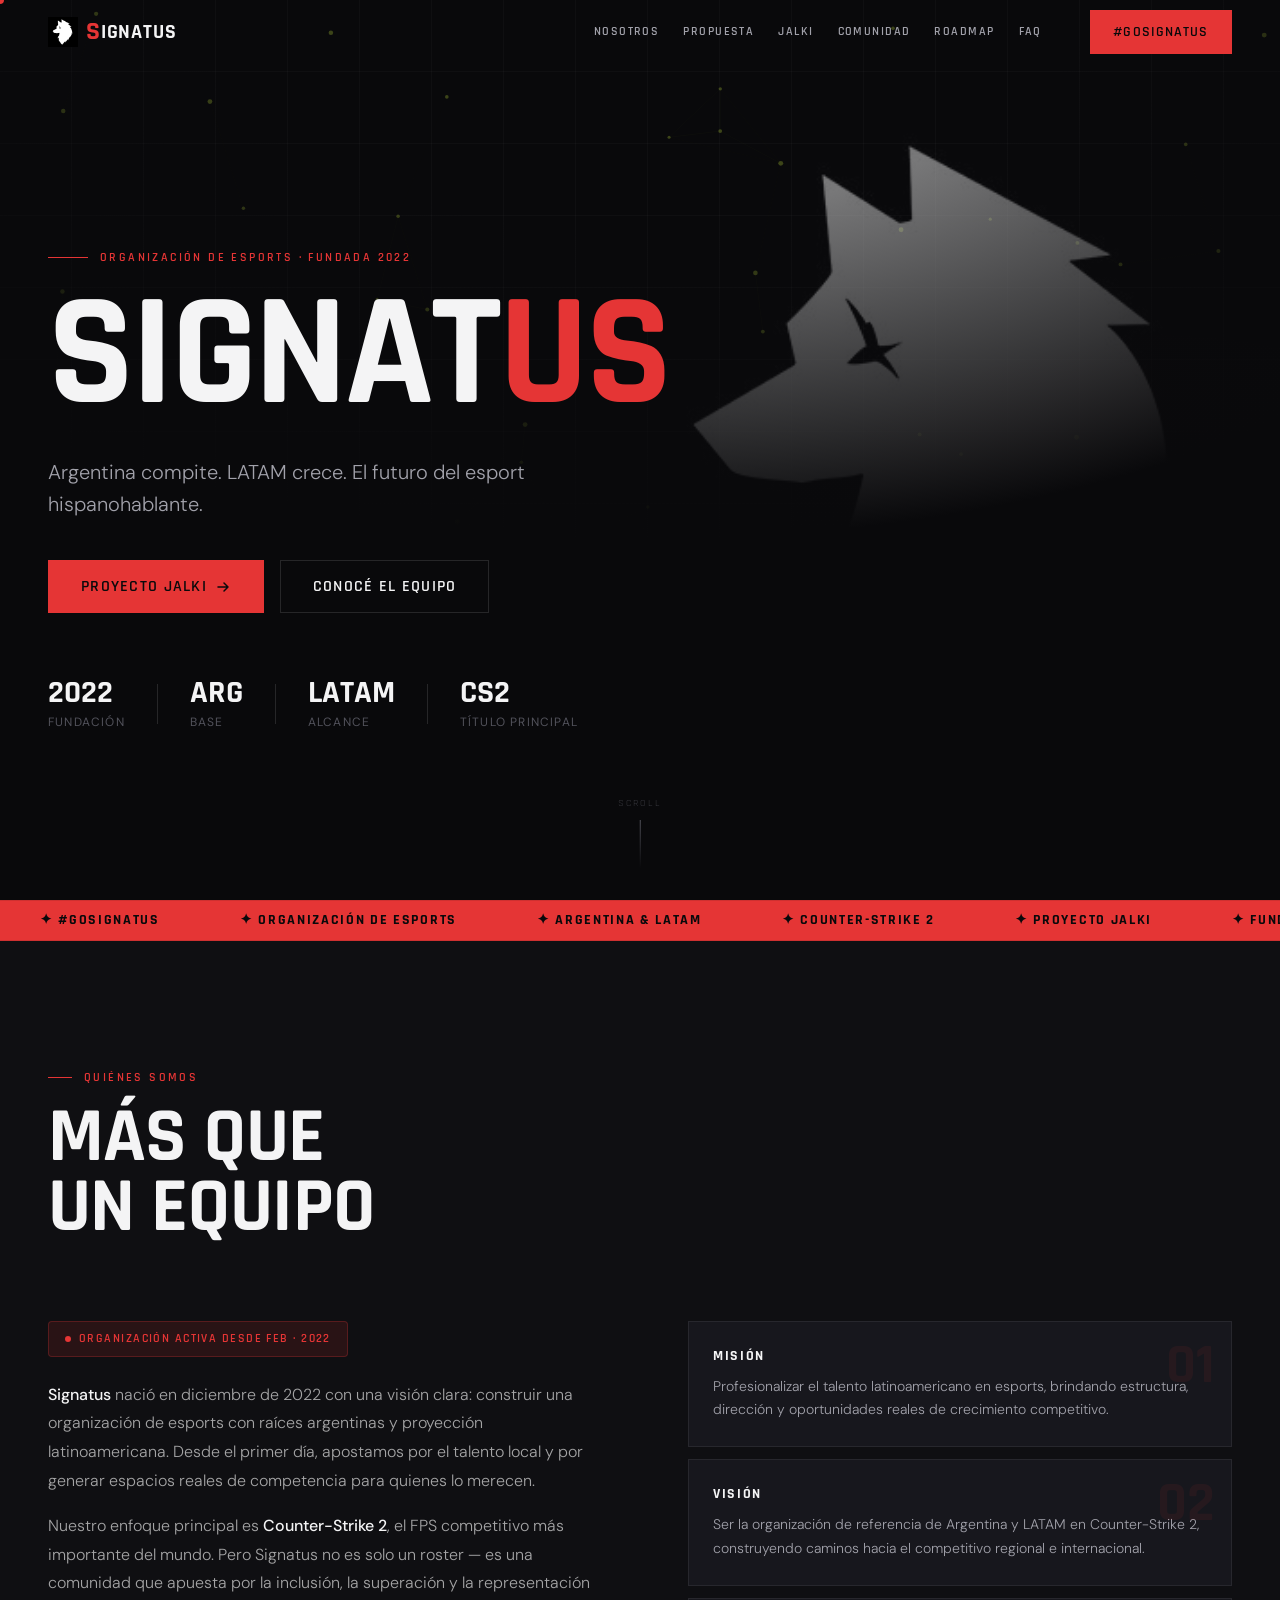
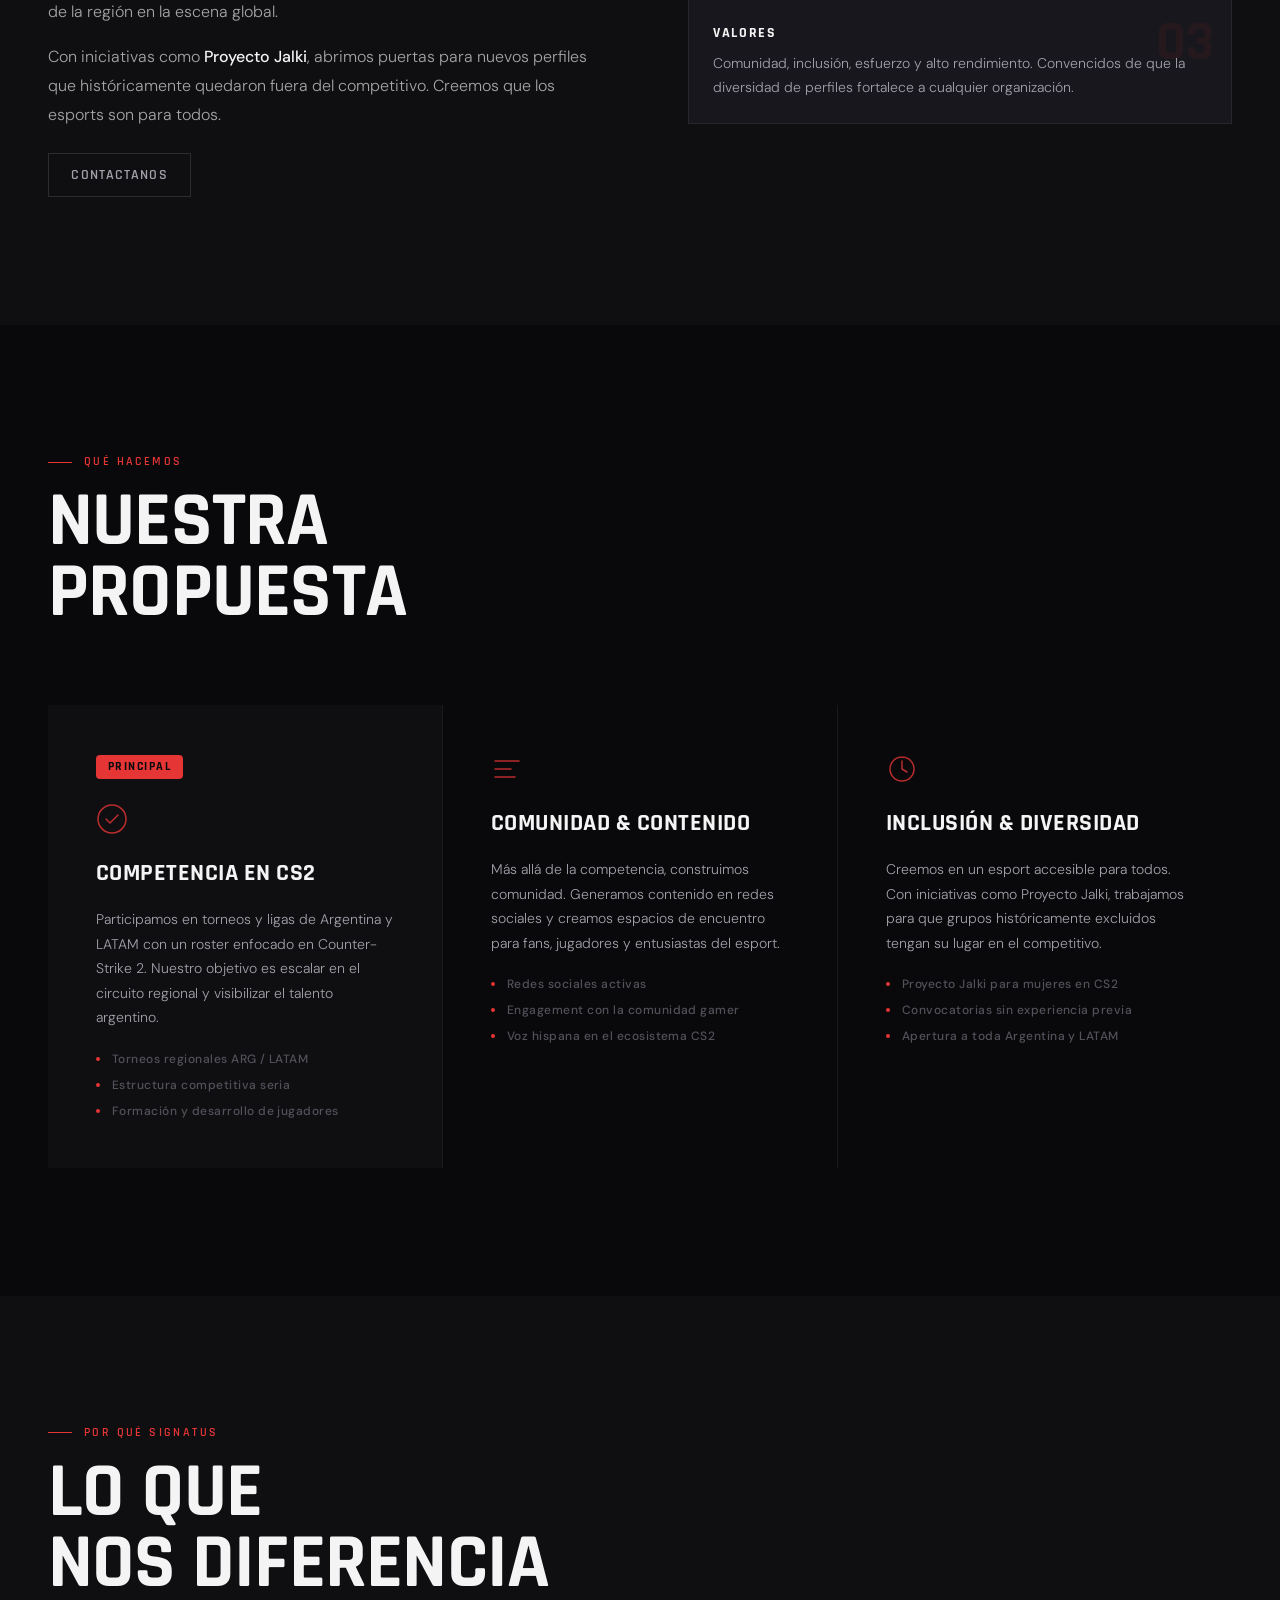
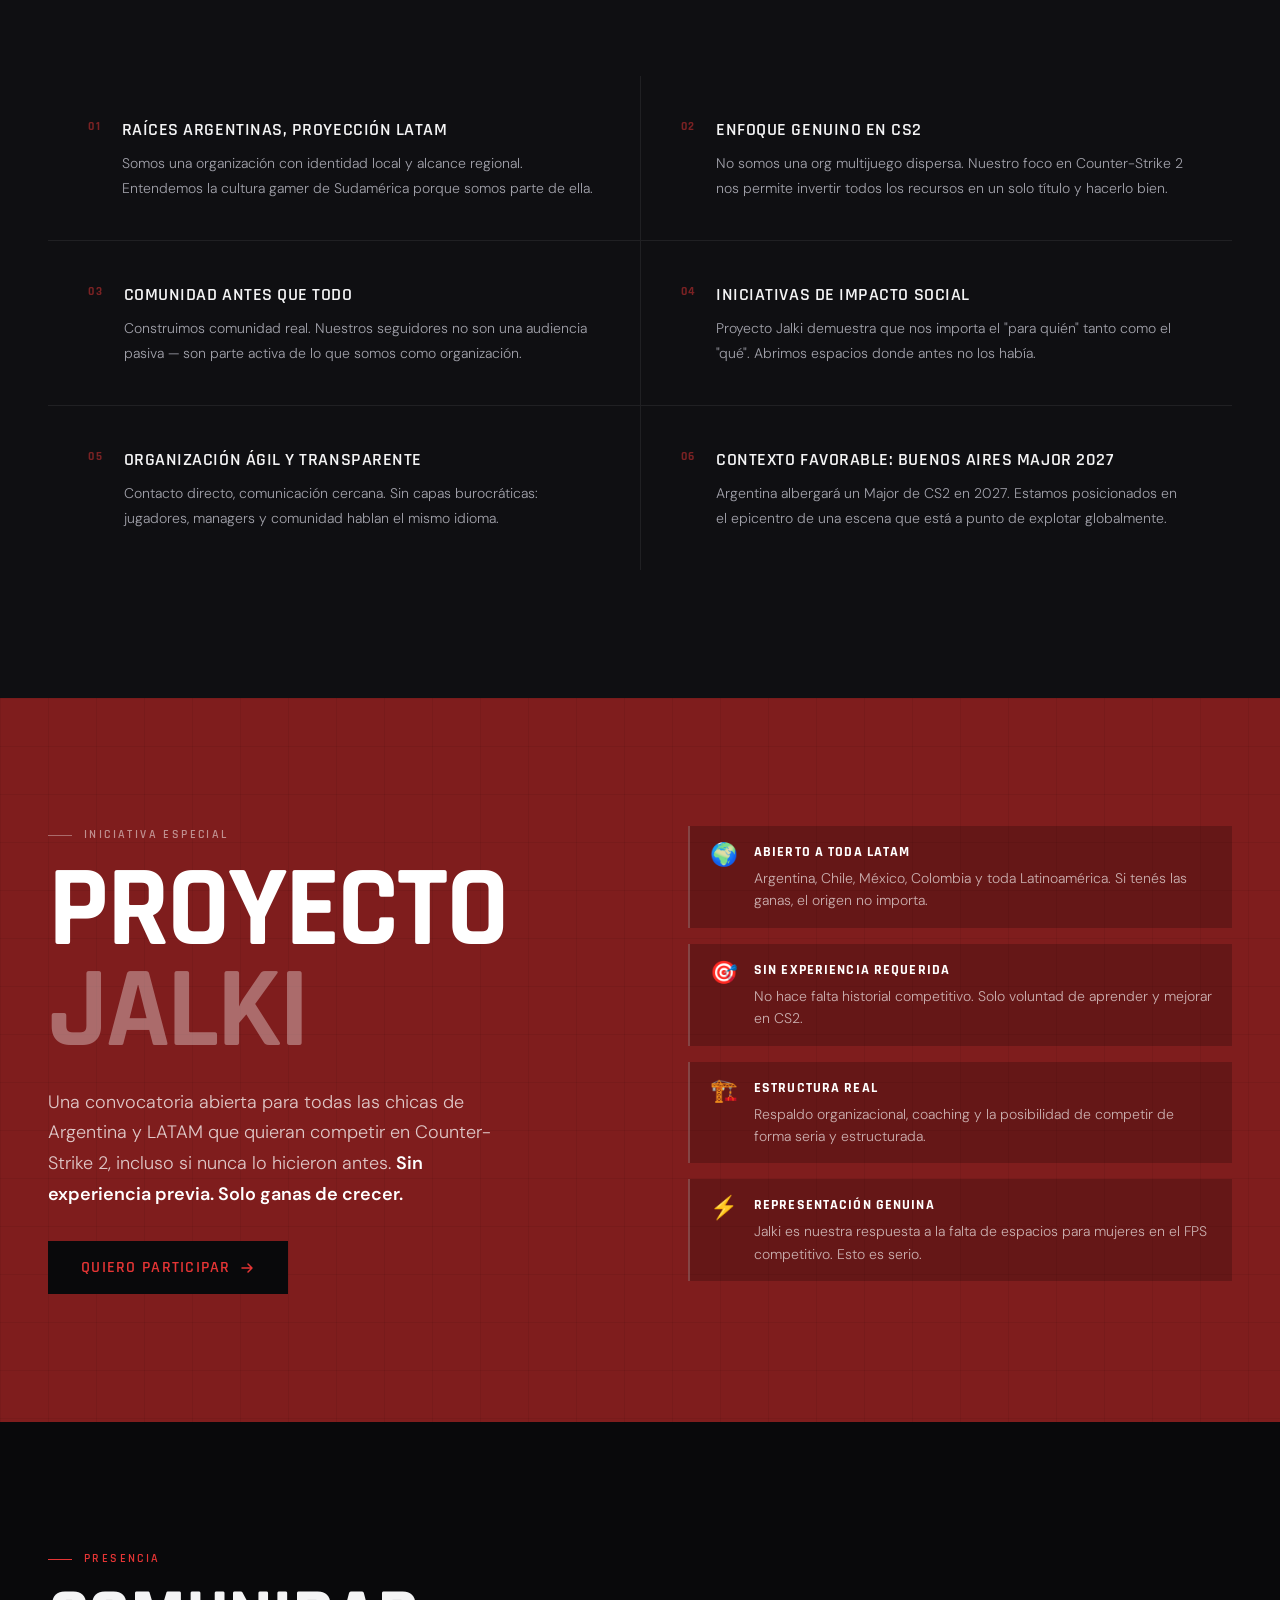
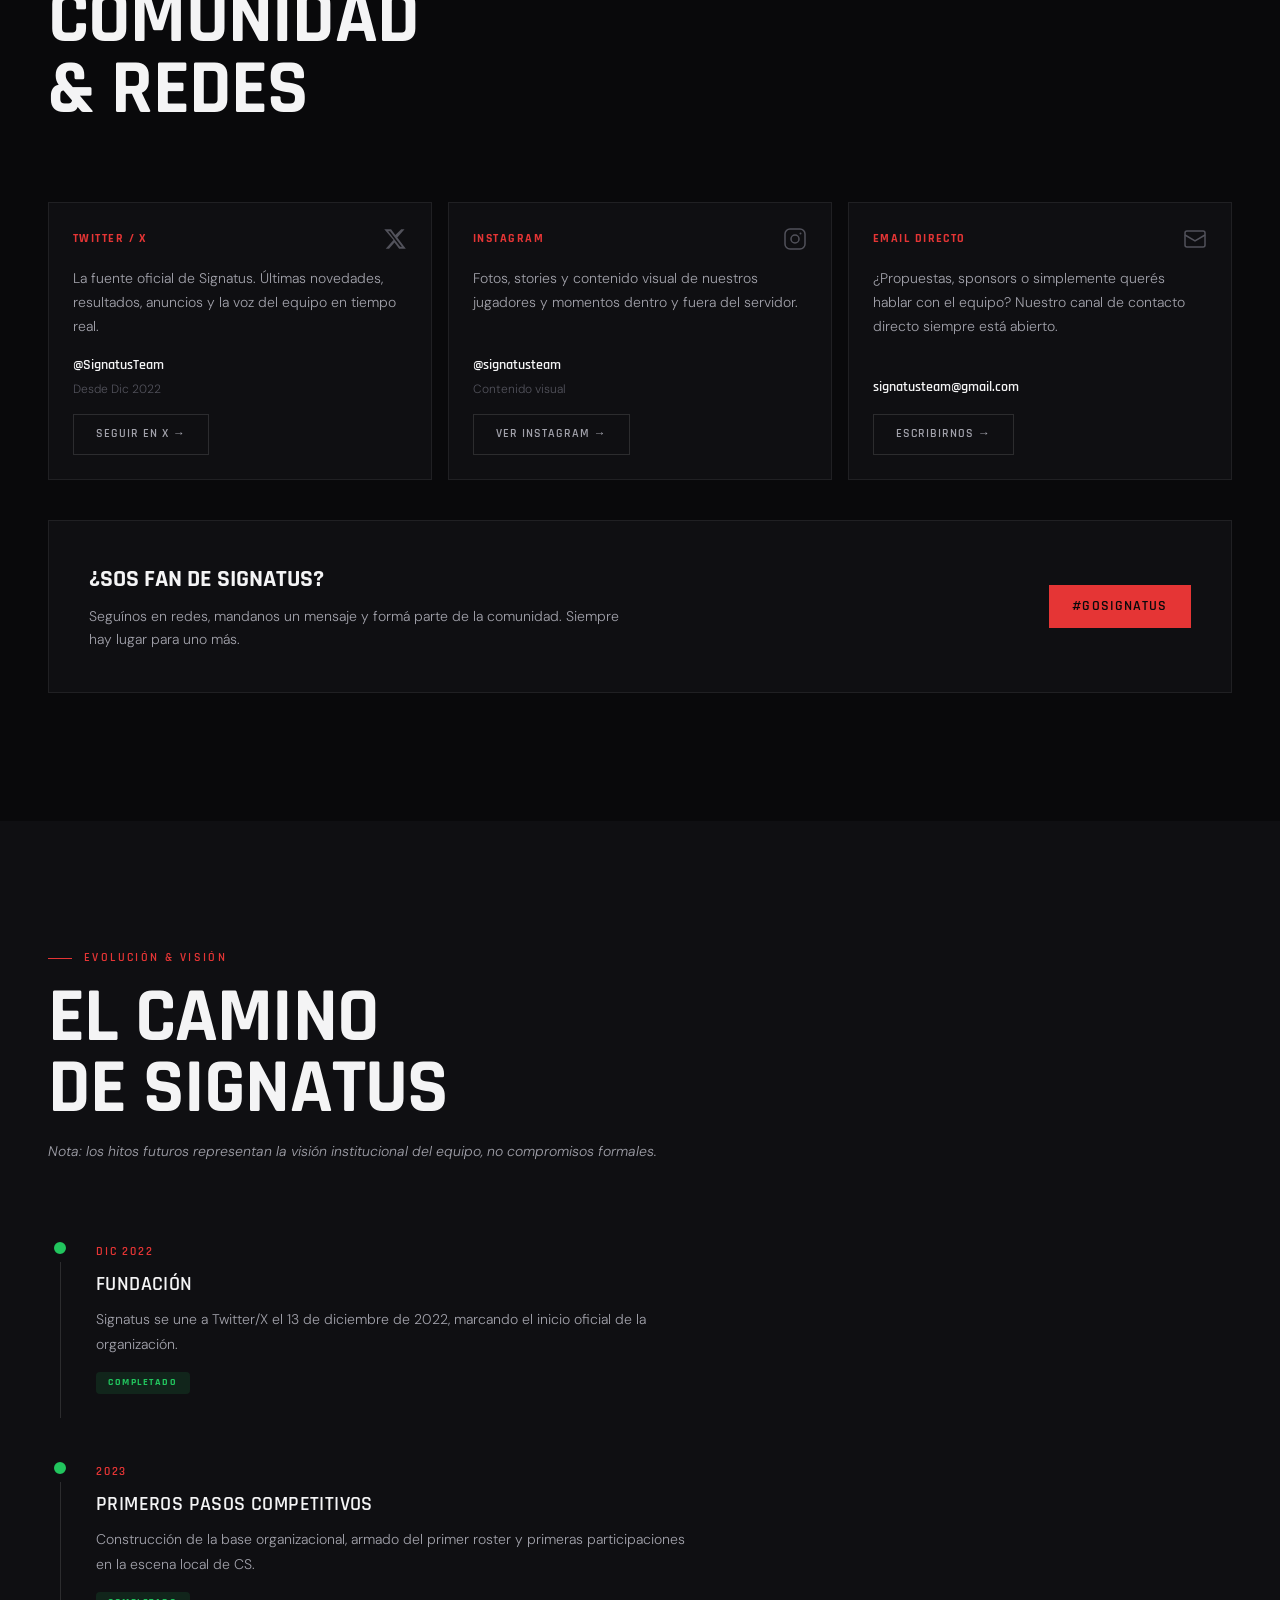
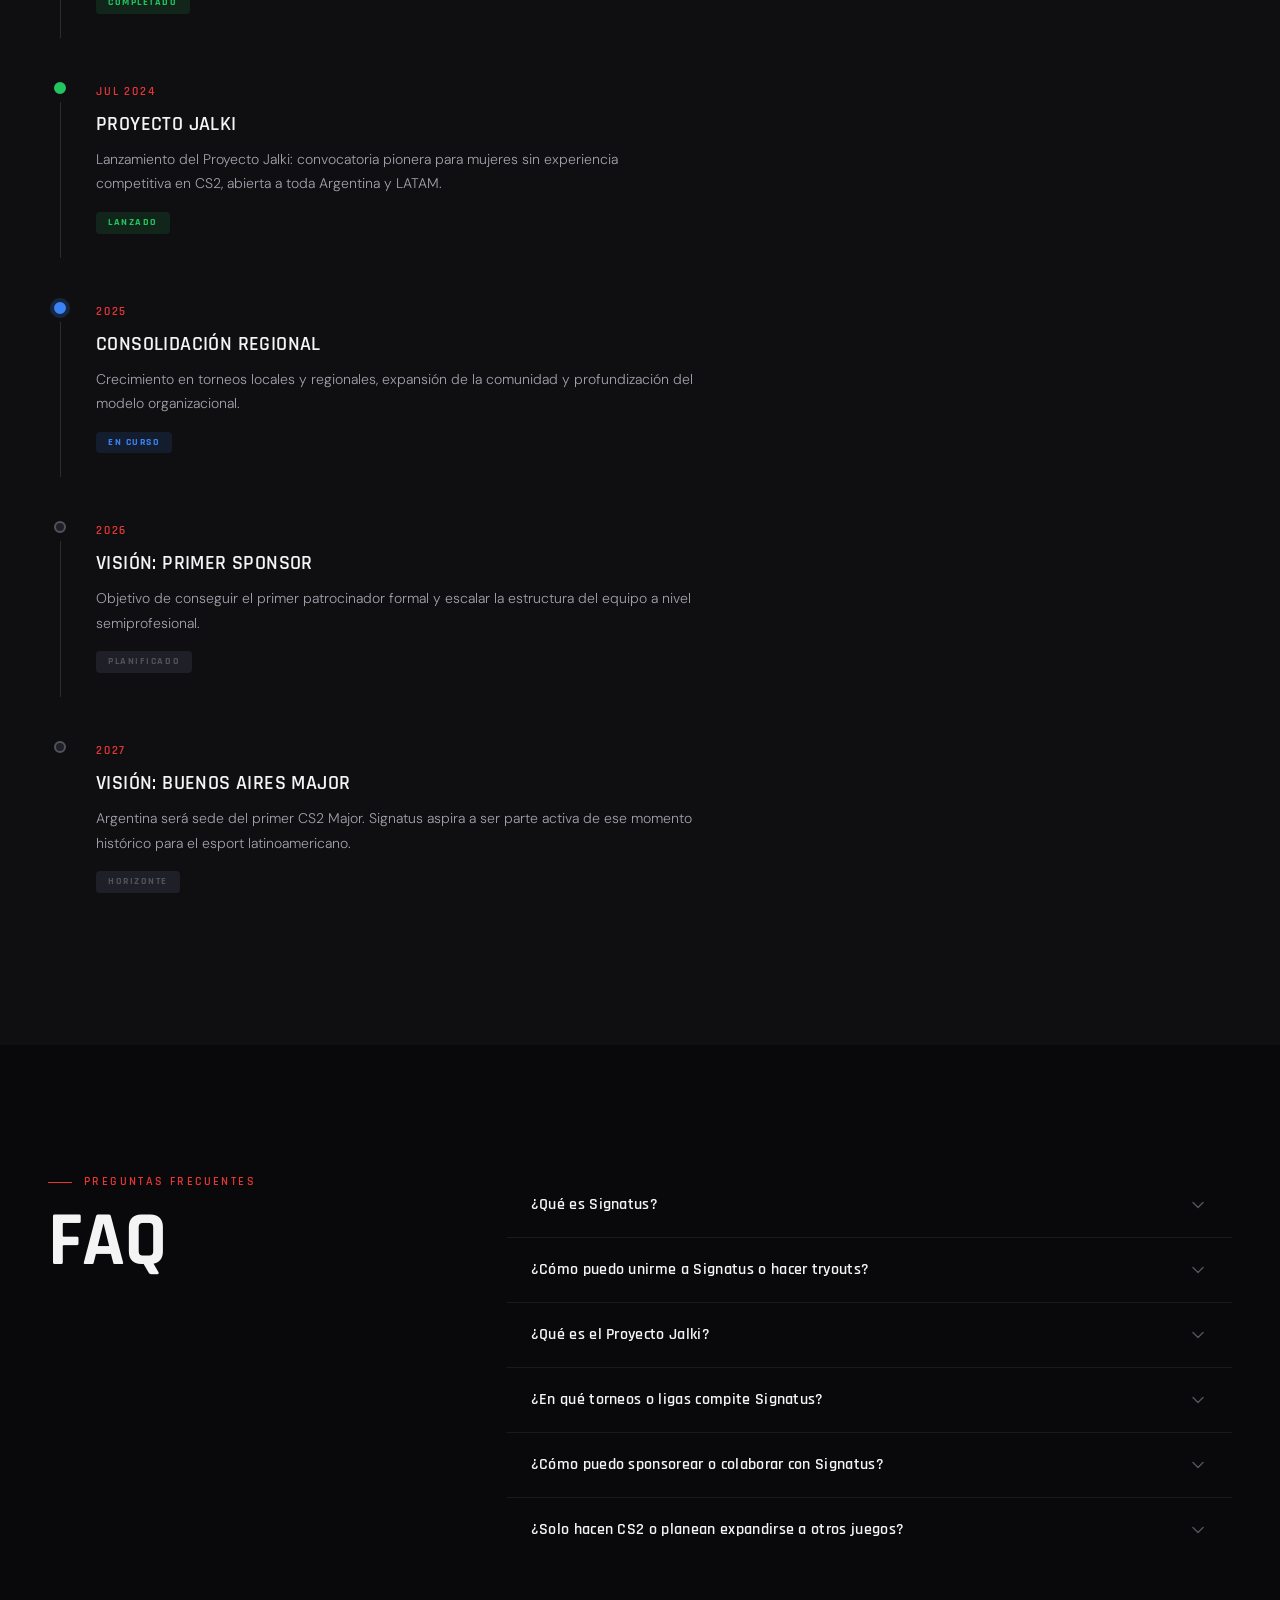
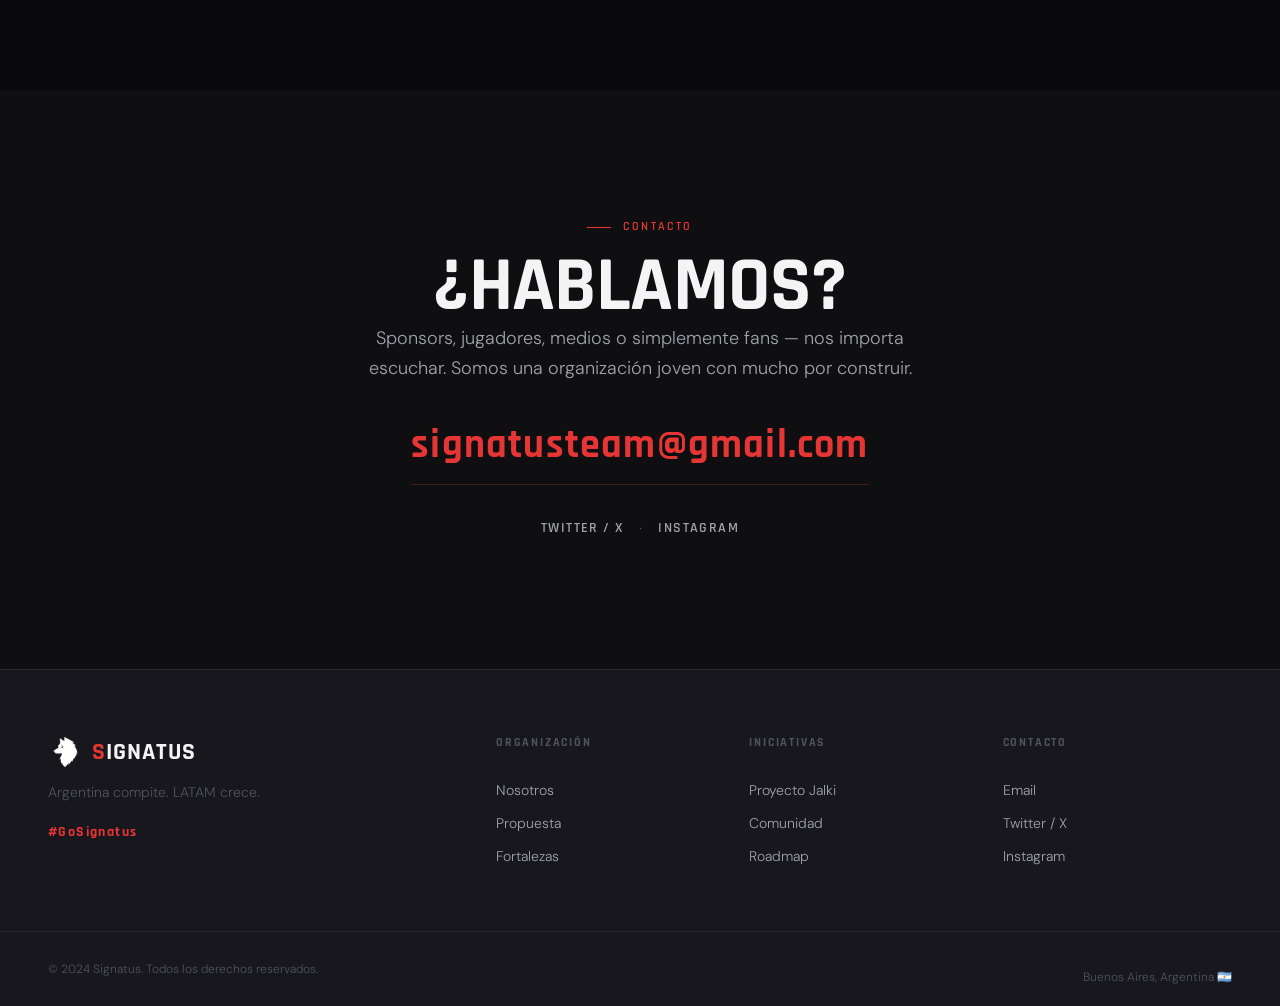
==== commit f42df496: "Logo oficial de signatus" ====
--- a/index.html
+++ b/index.html
@@ -23,6 +23,10 @@
   <meta name="twitter:site" content="@SignatusTeam" />
   <meta name="twitter:title" content="Signatus — Organización de Esports" />
   <meta name="twitter:description" content="Organización de esports argentina. CS2, comunidad y apertura para toda LATAM. #GoSignatus" />
+
+  <!-- Favicon -->
+  <link rel="icon" type="image/jpeg" href="Imagenes/Zya1pBAW_400x400.jpg" />
+  <link rel="apple-touch-icon" href="Imagenes/Zya1pBAW_400x400.jpg" />
 
   <!-- Fonts -->
   <link rel="preconnect" href="https://fonts.googleapis.com" />
@@ -47,6 +51,7 @@
   <header class="nav" id="nav" role="banner">
     <div class="nav__inner container">
       <a href="#hero" class="nav__logo" aria-label="Signatus — inicio">
+        <img src="Imagenes/Zya1pBAW_400x400.jpg" alt="" class="nav__logo-wolf" aria-hidden="true">
         <span class="nav__logo-mark">S</span>
         <span class="nav__logo-text">ignatus</span>
       </a>
@@ -86,6 +91,7 @@
       <div class="hero__bg" aria-hidden="true">
         <canvas class="hero__canvas" id="heroCanvas"></canvas>
         <div class="hero__grid"></div>
+        <img src="Imagenes/Zya1pBAW_400x400.jpg" alt="" class="hero__wolf-mark">
         <div class="hero__vignette"></div>
       </div>
 
@@ -670,6 +676,7 @@
 
       <div class="footer__brand">
         <a href="#hero" class="footer__logo" aria-label="Signatus — volver al inicio">
+          <img src="Imagenes/Zya1pBAW_400x400.jpg" alt="" class="footer__logo-wolf" aria-hidden="true">
           <span class="footer__logo-mark">S</span>ignatus
         </a>
         <p class="footer__tagline">Argentina compite. LATAM crece.</p>
--- a/css/components.css
+++ b/css/components.css
@@ -65,6 +65,15 @@
   height: 64px;
 }
 
+.nav__logo-wolf {
+  height: 30px;
+  width: 30px;
+  object-fit: cover;
+  margin-right: var(--sp-2);
+  mix-blend-mode: screen;
+  flex-shrink: 0;
+}
+
 .nav__logo {
   display: flex;
   align-items: center;
@@ -195,6 +204,19 @@
     linear-gradient(90deg, rgba(255,255,255,0.025) 1px, transparent 1px);
   background-size: 72px 72px;
   background-position: -1px -1px;
+}
+
+.hero__wolf-mark {
+  position: absolute;
+  right: -2%;
+  top: 50%;
+  transform: translateY(-50%);
+  height: 80vh;
+  width: auto;
+  opacity: 0.45;
+  mix-blend-mode: screen;
+  pointer-events: none;
+  user-select: none;
 }
 
 .hero__vignette {
@@ -1103,6 +1125,15 @@
   padding-block: clamp(var(--sp-10), 6vw, var(--sp-16));
 }
 
+.footer__logo-wolf {
+  height: 36px;
+  width: 36px;
+  object-fit: cover;
+  margin-right: var(--sp-2);
+  mix-blend-mode: screen;
+  flex-shrink: 0;
+}
+
 .footer__logo {
   display: flex;
   align-items: center;
--- a/css/responsive.css
+++ b/css/responsive.css
@@ -54,26 +54,84 @@
 
 @media (max-width: 768px) {
 
-  /* Hide desktop nav, show burger */
+  /* ── Nav ─────────────────────────────── */
   .nav__links,
-  .nav__cta { display: none; }
-
-  .nav__burger {
-    display: flex;
-  }
-
-  .nav__mobile {
-    display: flex;
-  }
-
-  /* Show mobile line break */
+  .nav__cta  { display: none; }
+  .nav__burger { display: flex; }
+
   .break-mobile { display: inline; }
 
-  /* Hero adjustments */
+  /* ── Hero ────────────────────────────── */
+  .hero__title {
+    font-size: clamp(3rem, 15vw, 5.5rem);
+    margin-bottom: var(--sp-5);
+  }
+
+  .hero__inner {
+    padding-top: clamp(5rem, 14vw, 7rem);
+    padding-bottom: var(--sp-12);
+  }
+
+  .hero__tagline {
+    font-size: var(--text-base);
+    max-width: 100%;
+    margin-bottom: var(--sp-8);
+  }
+
+  .hero__actions {
+    margin-bottom: var(--sp-10);
+  }
+
+  .hero__stats {
+    display: grid;
+    grid-template-columns: repeat(3, 1fr);
+    gap: var(--sp-4);
+  }
+
   .hero__stat-divider { display: none; }
-  .hero__stats { gap: var(--sp-6); }
-
-  /* Community */
+
+  .hero__stat-value {
+    font-size: var(--text-2xl);
+  }
+
+  .hero__scroll-cue { display: none; }
+
+  .hero__wolf-mark {
+    height: 55vw;
+    right: -8%;
+    opacity: 0.35;
+  }
+
+  /* ── Sections ────────────────────────── */
+  .section__title {
+    font-size: clamp(var(--text-3xl), 8vw, var(--text-4xl));
+  }
+
+  /* ── About ───────────────────────────── */
+  .about__text p {
+    font-size: var(--text-sm);
+  }
+
+  /* ── Proposition ─────────────────────── */
+  .prop-card__title {
+    font-size: var(--text-xl);
+  }
+
+  /* ── Strengths ───────────────────────── */
+  .strength-item__body h3 {
+    font-size: var(--text-base);
+  }
+
+  /* ── Jalki ───────────────────────────── */
+  .jalki__title {
+    font-size: clamp(var(--text-4xl), 13vw, var(--text-6xl));
+  }
+
+  .jalki__desc {
+    font-size: var(--text-base);
+  }
+
+  /* ── Community ───────────────────────── */
   .community__grid {
     grid-template-columns: 1fr;
   }
@@ -84,7 +142,44 @@
     gap: var(--sp-6);
   }
 
-  /* Footer */
+  .community__banner-headline {
+    font-size: var(--text-xl);
+  }
+
+  /* ── Roadmap ─────────────────────────── */
+  .timeline__item {
+    gap: var(--sp-4);
+  }
+
+  .timeline__title {
+    font-size: var(--text-lg);
+  }
+
+  .timeline__desc {
+    font-size: var(--text-xs);
+  }
+
+  /* ── FAQ ─────────────────────────────── */
+  .faq__question {
+    font-size: var(--text-sm);
+    padding: var(--sp-4);
+  }
+
+  .faq__answer {
+    padding: 0 var(--sp-4) var(--sp-4);
+  }
+
+  /* ── Contact ─────────────────────────── */
+  .contact__email {
+    font-size: clamp(var(--text-xl), 5.5vw, var(--text-3xl));
+    word-break: break-all;
+  }
+
+  .contact__sub {
+    font-size: var(--text-base);
+  }
+
+  /* ── Footer ──────────────────────────── */
   .footer__nav {
     grid-template-columns: 1fr 1fr;
     gap: var(--sp-8);
@@ -96,25 +191,16 @@
     text-align: center;
   }
 
-  /* FAQ */
-  .faq__question {
-    font-size: var(--text-sm);
-    padding: var(--sp-4) var(--sp-4);
-  }
-
-  .faq__answer {
-    padding: 0 var(--sp-4) var(--sp-4);
-  }
-
-  /* Timeline */
-  .timeline__item {
-    gap: var(--sp-4);
-  }
 }
 
 /* ─── Small mobile: ≤ 480px ─── */
 
 @media (max-width: 480px) {
+
+  /* ── Hero ────────────────────────────── */
+  .hero__title {
+    font-size: clamp(2.6rem, 16vw, 3.5rem);
+  }
 
   .hero__actions {
     flex-direction: column;
@@ -126,16 +212,36 @@
     justify-content: center;
   }
 
-  .footer__nav {
-    grid-template-columns: 1fr;
-    gap: var(--sp-6);
-  }
-
+  .hero__stats {
+    grid-template-columns: repeat(3, 1fr);
+    gap: var(--sp-3);
+  }
+
+  .hero__stat-value {
+    font-size: var(--text-xl);
+  }
+
+  .hero__stat-label {
+    font-size: 0.6rem;
+  }
+
+  /* ── Jalki ───────────────────────────── */
+  .jalki__title {
+    font-size: clamp(var(--text-3xl), 15vw, var(--text-4xl));
+  }
+
+  /* ── Community ───────────────────────── */
   .community__banner .btn {
     width: 100%;
     justify-content: center;
   }
 
+  /* ── Footer ──────────────────────────── */
+  .footer__nav {
+    grid-template-columns: 1fr;
+    gap: var(--sp-6);
+  }
+
 }
 
 /* ─── Touch devices: disable custom cursor ─── */
@@ -143,5 +249,5 @@
 @media (hover: none) and (pointer: coarse) {
   body { cursor: auto; }
   .cursor, .cursor-trail { display: none; }
-  .btn, .nav__link { cursor: pointer; }
-}
+  .btn, .nav__link, .faq__question, .nav__burger { cursor: pointer; }
+}
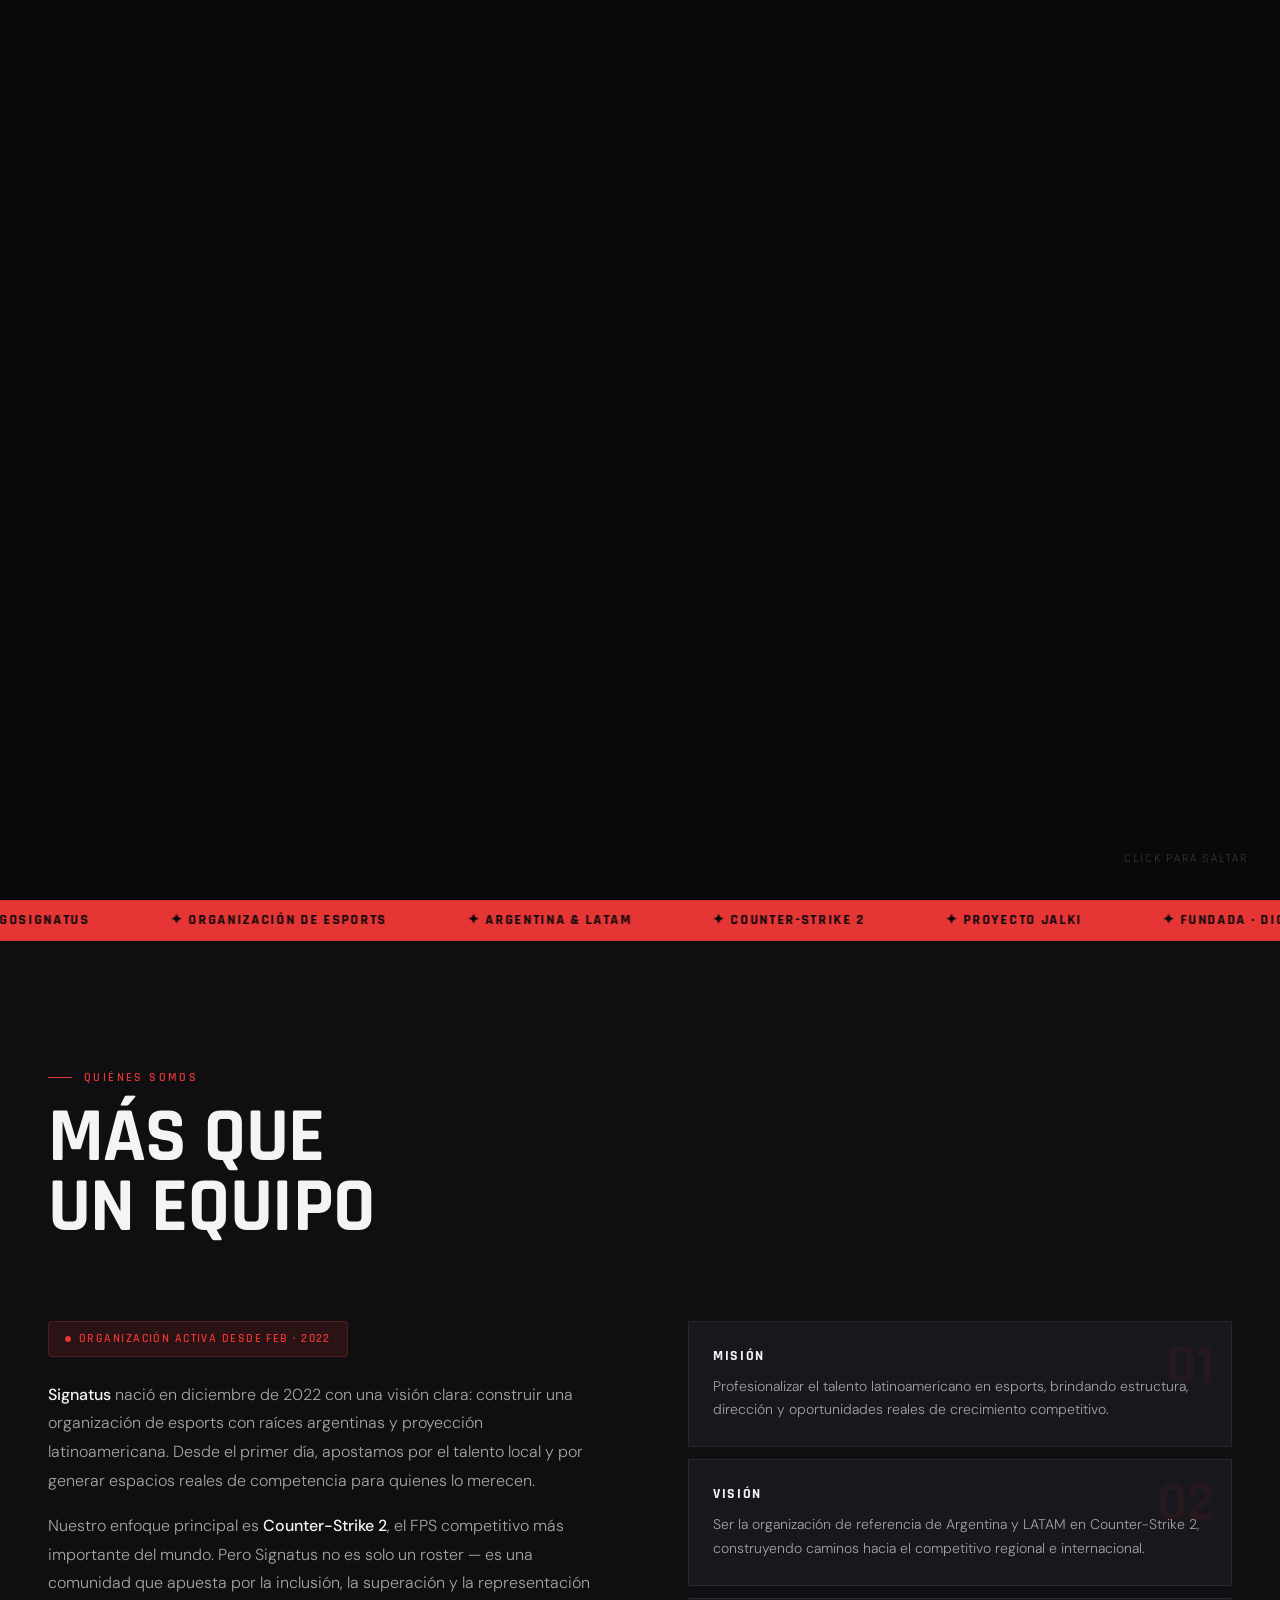
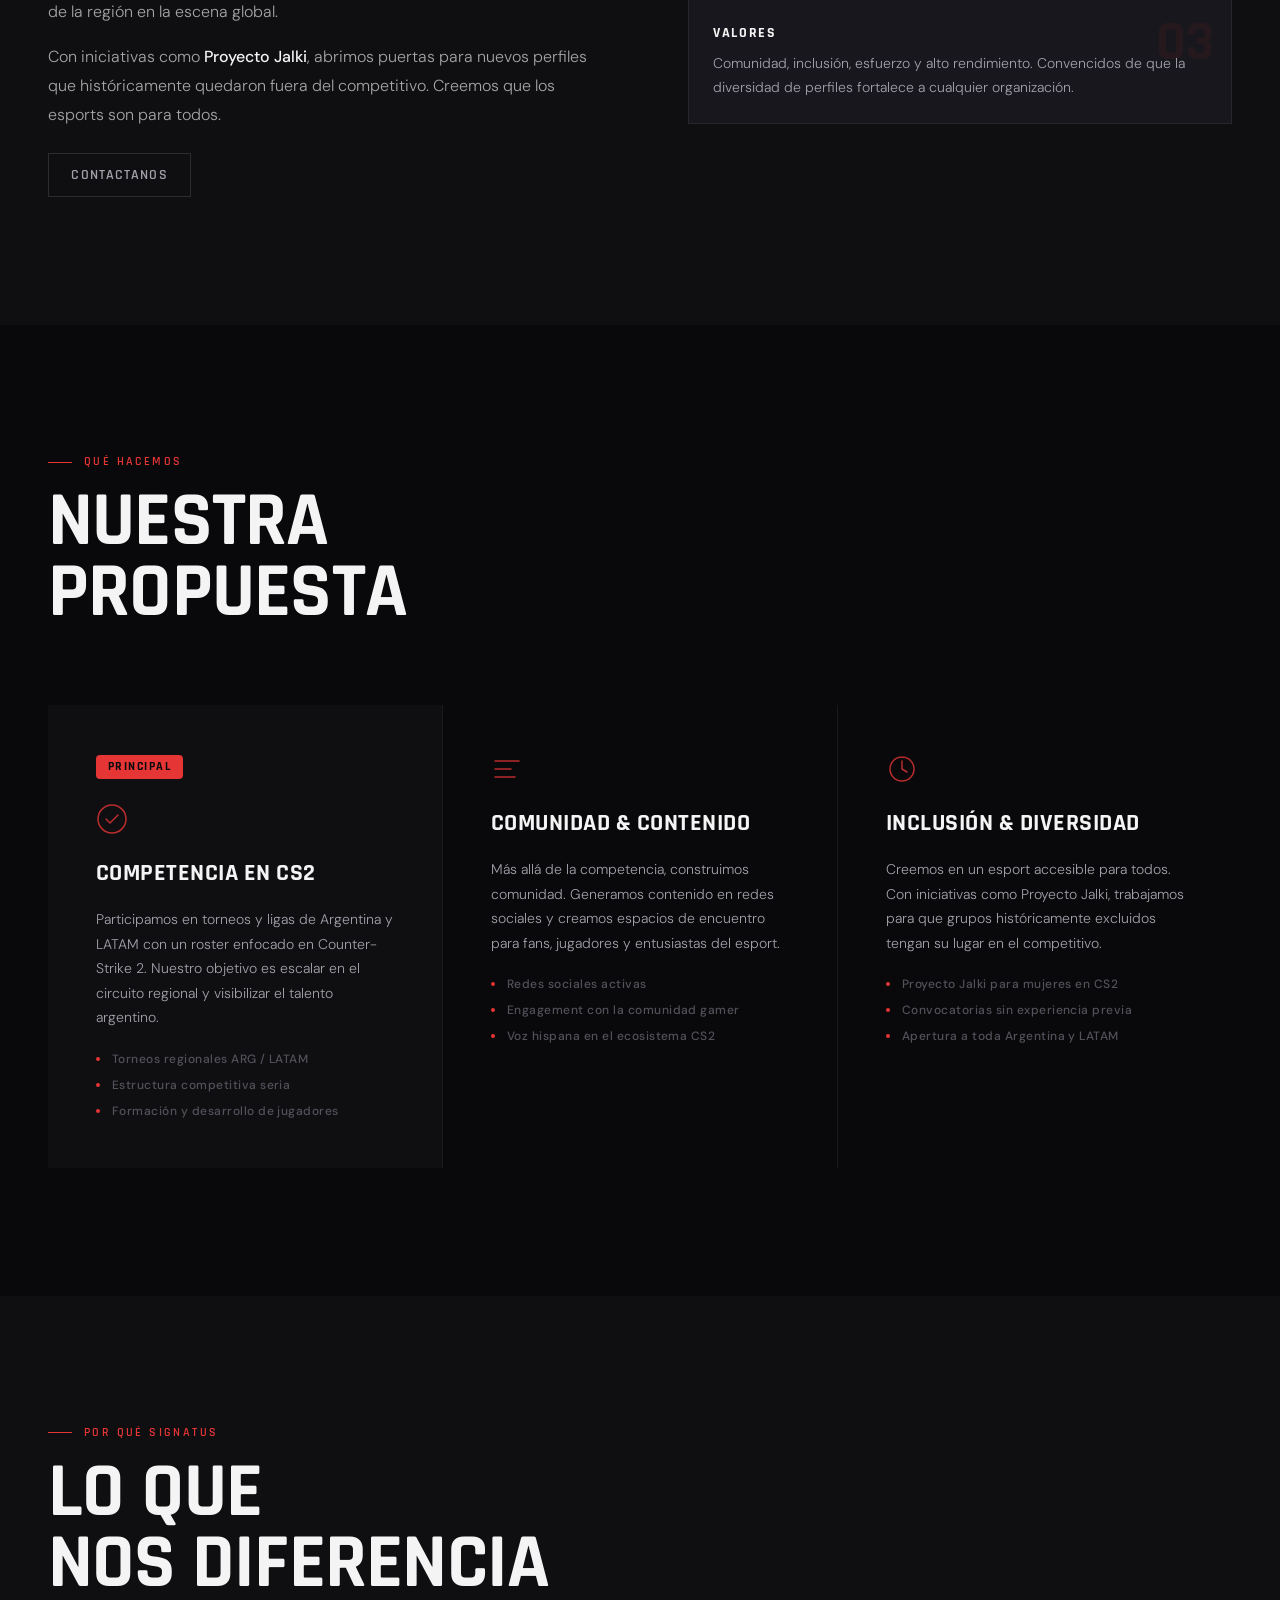
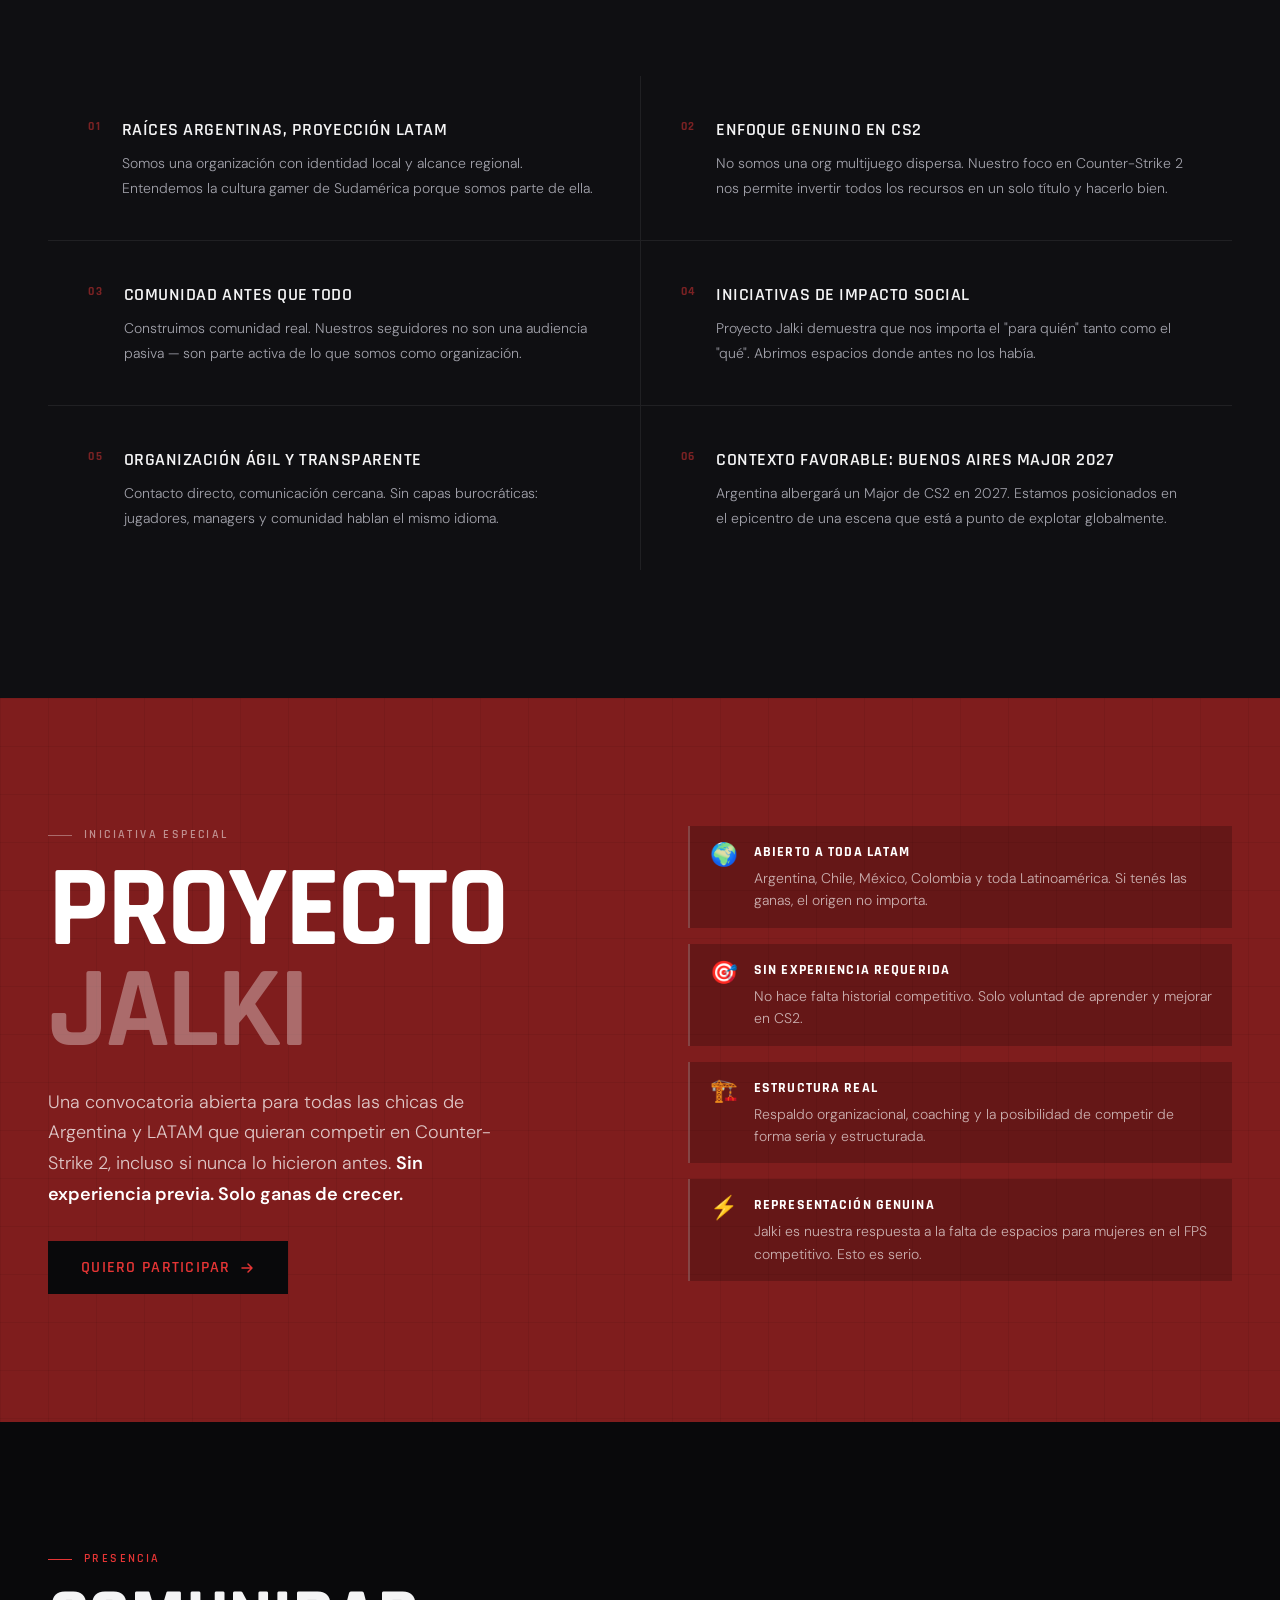
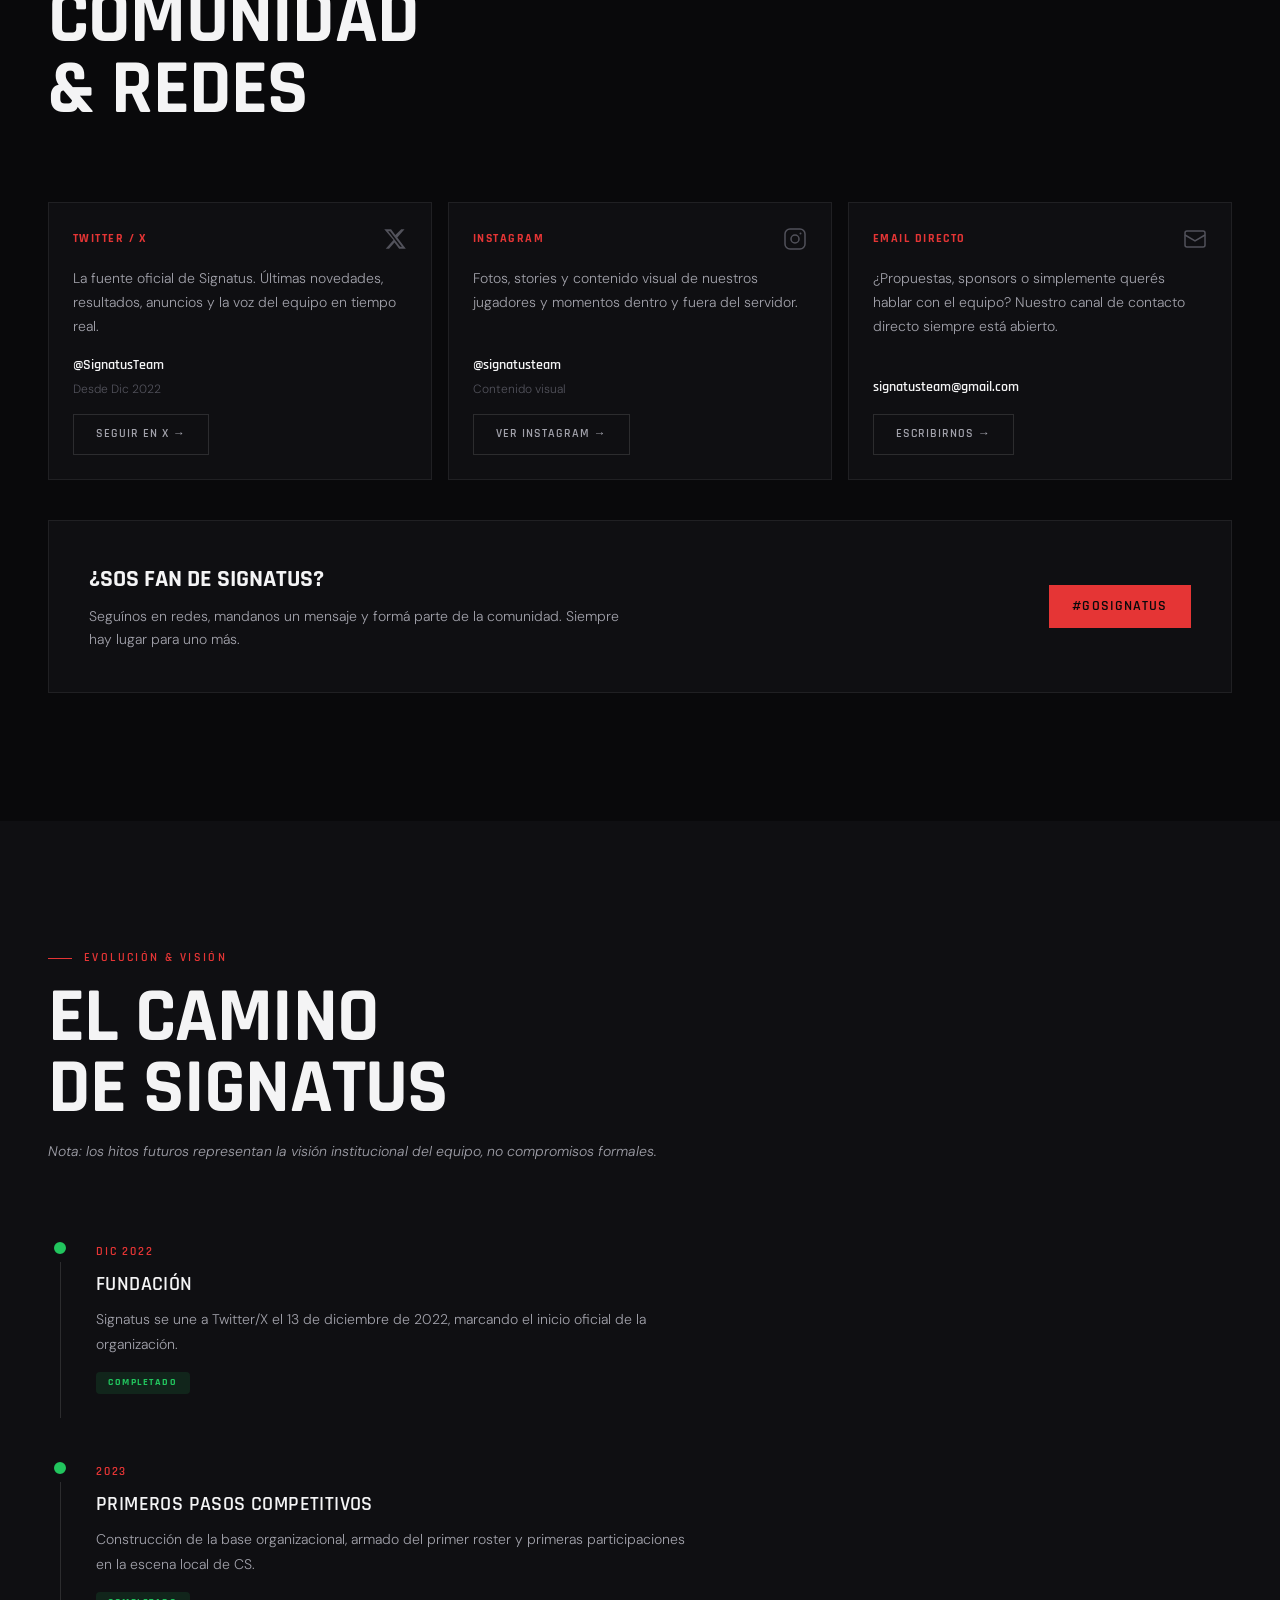
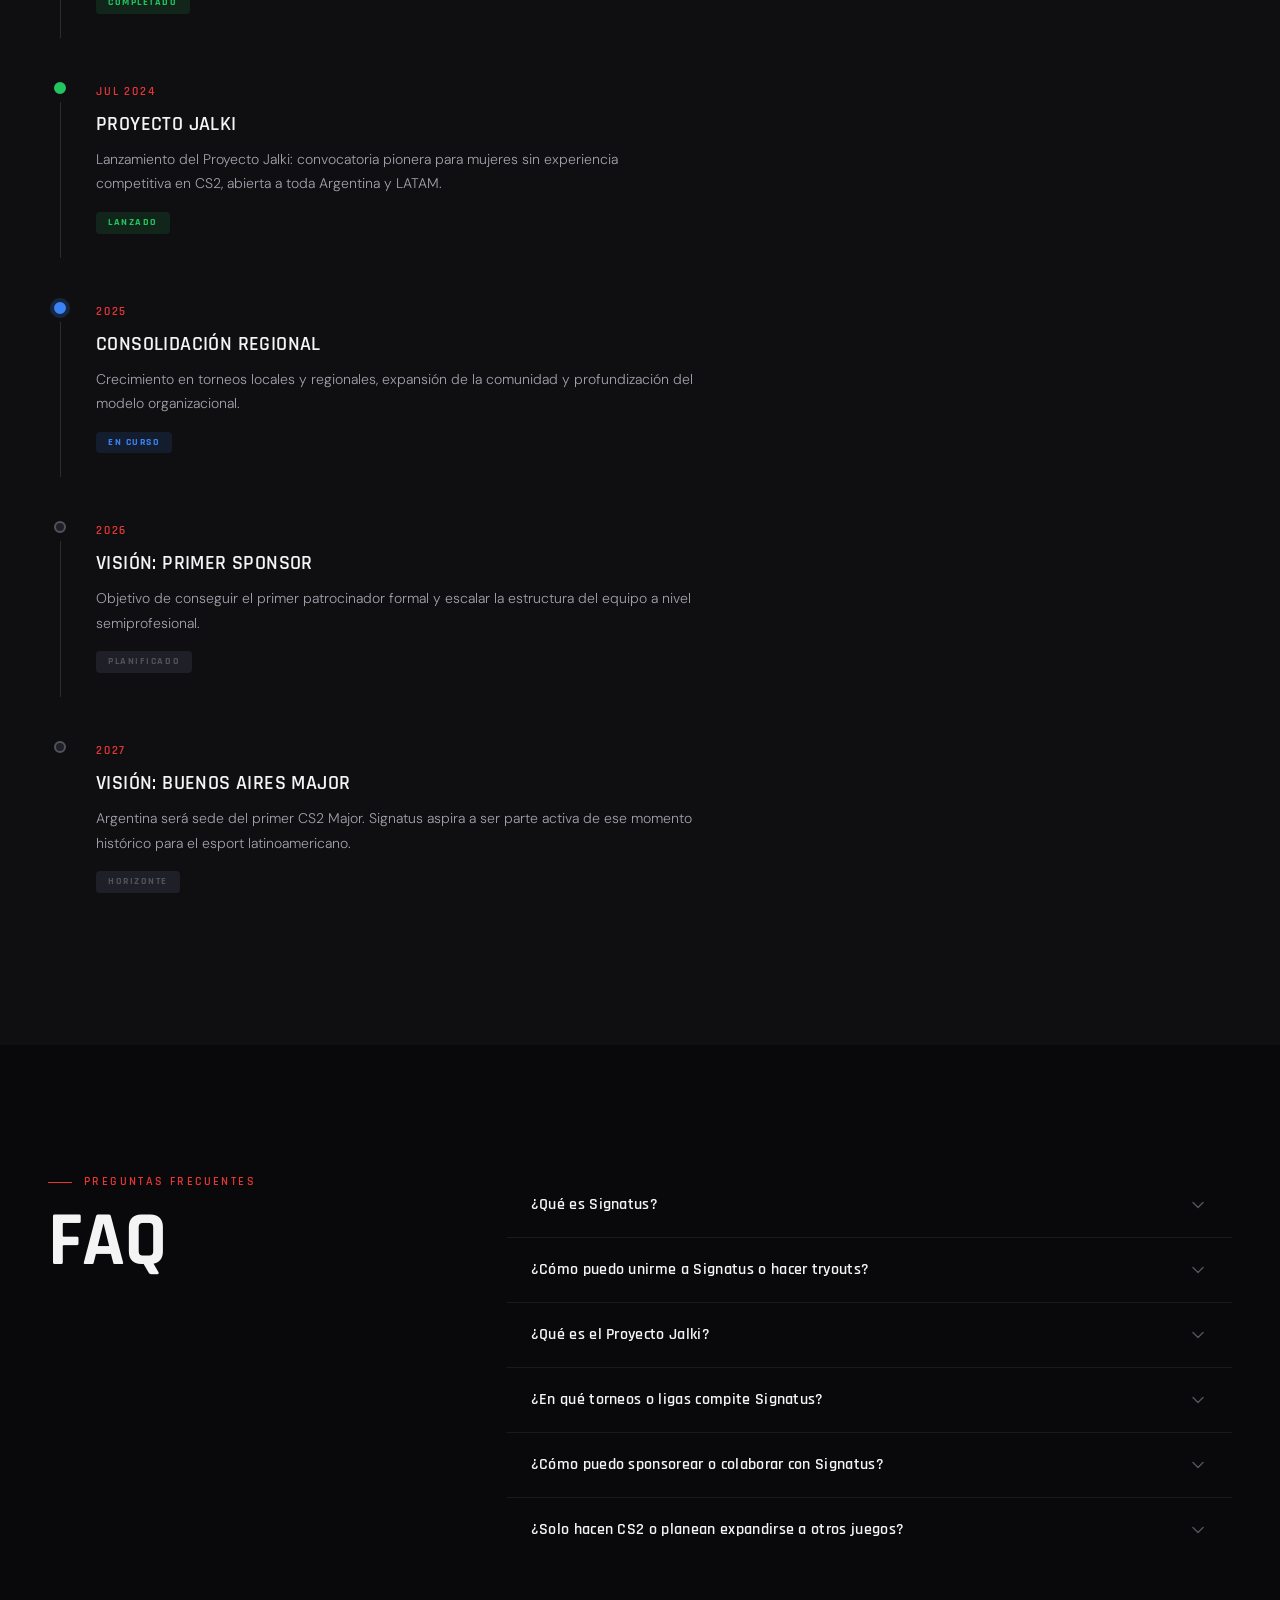
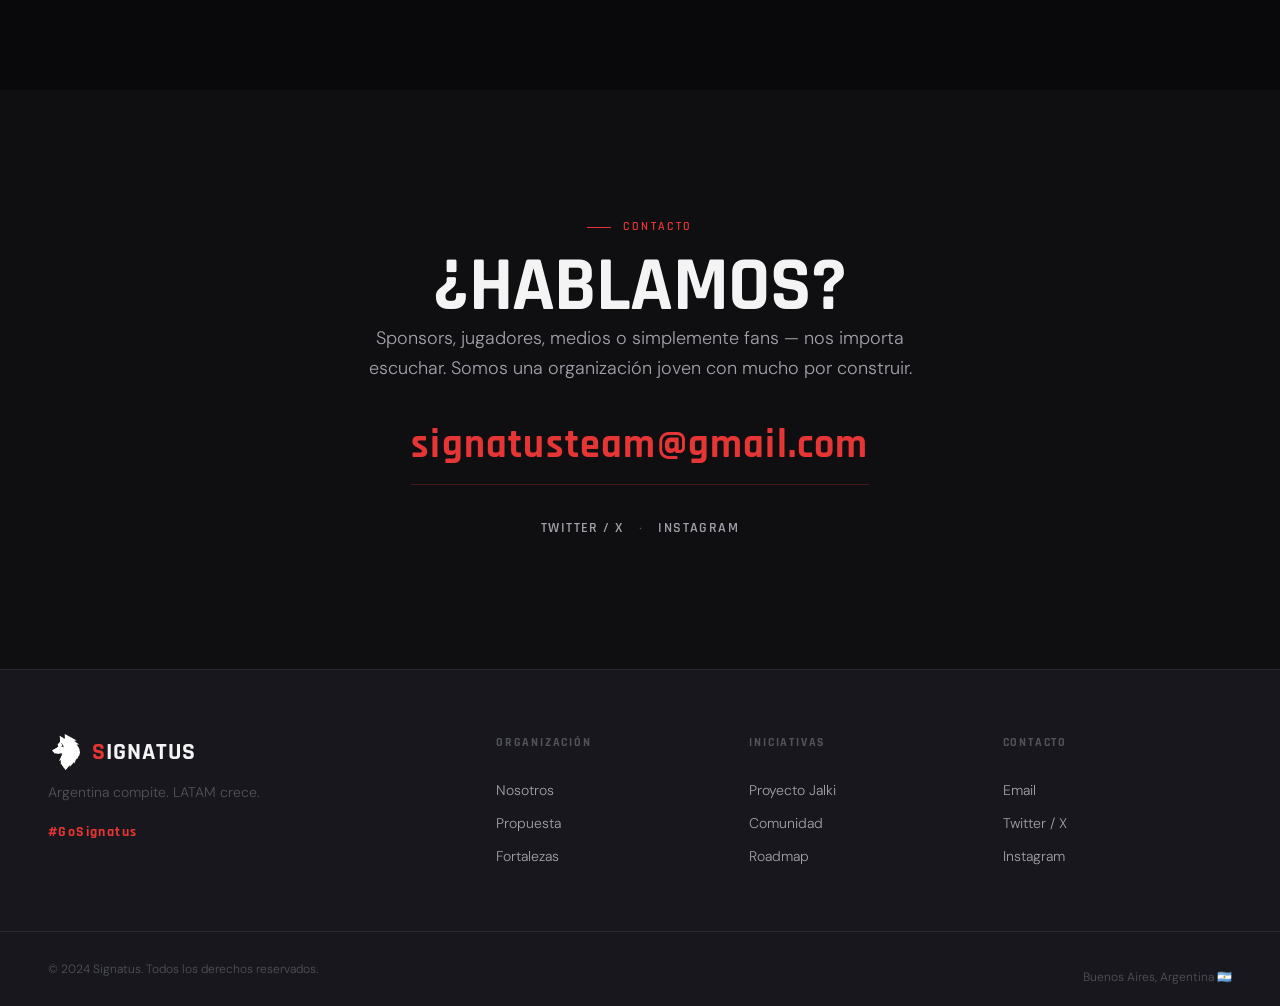
==== commit 285e9b33: "Se agregan transiciones y movimiento con js para el inicio de la web y noticias" ====
--- a/index.html
+++ b/index.html
@@ -25,8 +25,8 @@
   <meta name="twitter:description" content="Organización de esports argentina. CS2, comunidad y apertura para toda LATAM. #GoSignatus" />
 
   <!-- Favicon -->
-  <link rel="icon" type="image/jpeg" href="Imagenes/Zya1pBAW_400x400.jpg" />
-  <link rel="apple-touch-icon" href="Imagenes/Zya1pBAW_400x400.jpg" />
+  <link rel="icon" type="image/png" href="Imagenes/emotesignatus.png" />
+  <link rel="apple-touch-icon" href="Imagenes/emotesignatus.png" />
 
   <!-- Fonts -->
   <link rel="preconnect" href="https://fonts.googleapis.com" />
@@ -43,6 +43,15 @@
 </head>
 <body>
 
+  <!-- ═══════════════════════ INTRO VIDEO ═══════════════════════ -->
+  <div id="introOverlay" class="intro-overlay" aria-hidden="true">
+    <video id="introVideo" autoplay muted playsinline disablePictureInPicture>
+      <source src="Imagenes/Transicion.mp4" type="video/mp4">
+      <source src="Imagenes/Transicion.mov" type="video/quicktime">
+    </video>
+    <p class="intro-skip">Click para saltar</p>
+  </div>
+
   <!-- ═══════════════════════ CURSOR ═══════════════════════ -->
   <div class="cursor" id="cursor" aria-hidden="true"></div>
   <div class="cursor-trail" id="cursorTrail" aria-hidden="true"></div>
@@ -51,7 +60,7 @@
   <header class="nav" id="nav" role="banner">
     <div class="nav__inner container">
       <a href="#hero" class="nav__logo" aria-label="Signatus — inicio">
-        <img src="Imagenes/Zya1pBAW_400x400.jpg" alt="" class="nav__logo-wolf" aria-hidden="true">
+        <img src="Imagenes/emotesignatus.png" alt="" class="nav__logo-wolf" aria-hidden="true">
         <span class="nav__logo-mark">S</span>
         <span class="nav__logo-text">ignatus</span>
       </a>
@@ -91,7 +100,7 @@
       <div class="hero__bg" aria-hidden="true">
         <canvas class="hero__canvas" id="heroCanvas"></canvas>
         <div class="hero__grid"></div>
-        <img src="Imagenes/Zya1pBAW_400x400.jpg" alt="" class="hero__wolf-mark">
+        <img src="Imagenes/emotesignatus.png" alt="" class="hero__wolf-mark">
         <div class="hero__vignette"></div>
       </div>
 
@@ -676,7 +685,7 @@
 
       <div class="footer__brand">
         <a href="#hero" class="footer__logo" aria-label="Signatus — volver al inicio">
-          <img src="Imagenes/Zya1pBAW_400x400.jpg" alt="" class="footer__logo-wolf" aria-hidden="true">
+          <img src="Imagenes/emotesignatus.png" alt="" class="footer__logo-wolf" aria-hidden="true">
           <span class="footer__logo-mark">S</span>ignatus
         </a>
         <p class="footer__tagline">Argentina compite. LATAM crece.</p>
@@ -716,6 +725,7 @@
 
   <!-- Scripts -->
   <script src="js/utils.js"></script>
+  <script src="js/intro.js"></script>
   <script src="js/cursor.js"></script>
   <script src="js/nav.js"></script>
   <script src="js/hero-canvas.js"></script>
--- a/css/components.css
+++ b/css/components.css
@@ -2,6 +2,42 @@
    components.css — Section components
    Signatus
    ═══════════════════════════════════════ */
+
+/* ─── INTRO OVERLAY ─── */
+
+.intro-overlay {
+  position: fixed;
+  inset: 0;
+  z-index: 99999;
+  background: var(--clr-black);
+  display: flex;
+  align-items: center;
+  justify-content: center;
+  transition: opacity 0.7s var(--ease-out);
+}
+
+.intro-overlay video {
+  width: 100%;
+  height: 100%;
+  object-fit: cover;
+}
+
+.intro-skip {
+  position: absolute;
+  bottom: var(--sp-8);
+  right: var(--sp-8);
+  font-family: var(--font-display);
+  font-size: var(--text-xs);
+  letter-spacing: 0.15em;
+  text-transform: uppercase;
+  color: rgba(255,255,255,0.35);
+  pointer-events: none;
+}
+
+.intro--done {
+  opacity: 0;
+  pointer-events: none;
+}
 
 /* ─── CURSOR ─── */
 
@@ -68,9 +104,8 @@
 .nav__logo-wolf {
   height: 30px;
   width: 30px;
-  object-fit: cover;
+  object-fit: contain;
   margin-right: var(--sp-2);
-  mix-blend-mode: screen;
   flex-shrink: 0;
 }
 
@@ -357,7 +392,8 @@
 .ticker__track {
   display: flex;
   width: max-content;
-  animation: tickerScroll 22s linear infinite;
+  animation: tickerScroll 12s linear infinite;
+  will-change: transform;
 }
 
 .ticker__item {
@@ -1128,9 +1164,8 @@
 .footer__logo-wolf {
   height: 36px;
   width: 36px;
-  object-fit: cover;
+  object-fit: contain;
   margin-right: var(--sp-2);
-  mix-blend-mode: screen;
   flex-shrink: 0;
 }
 
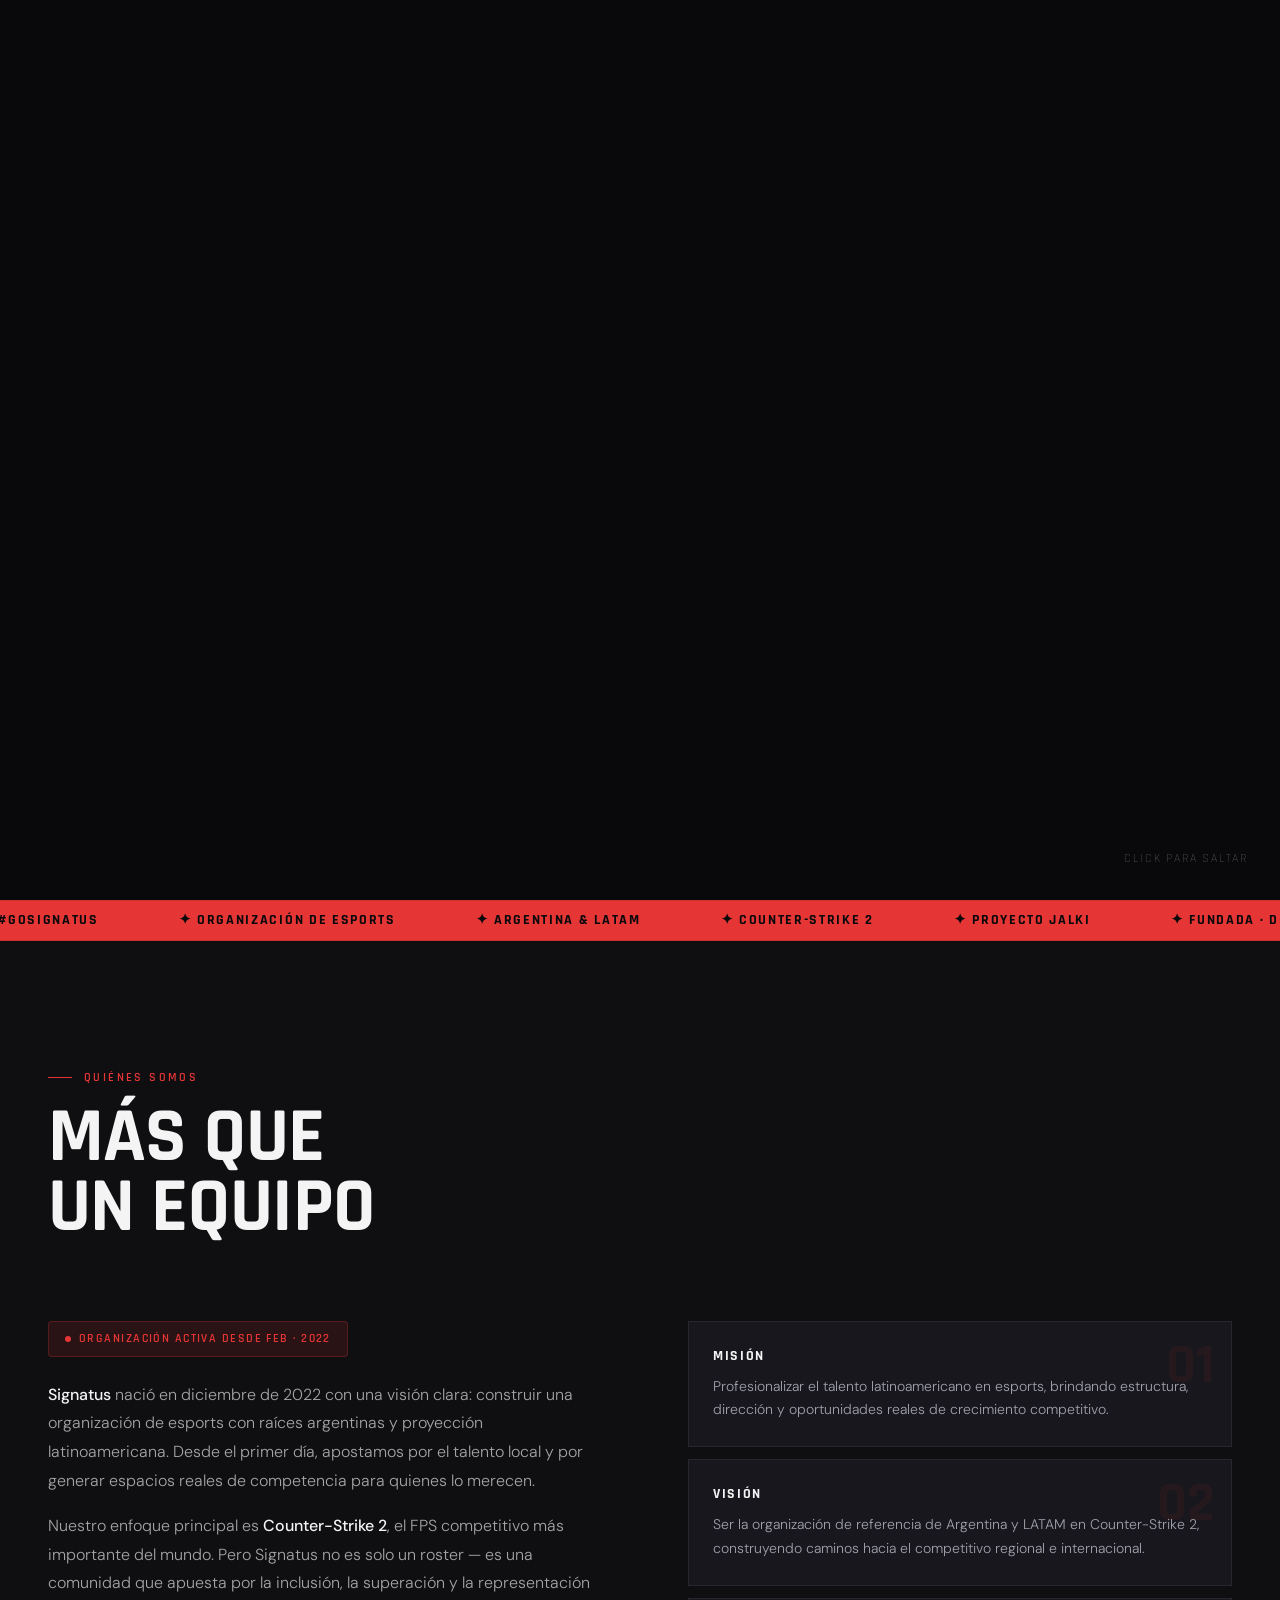
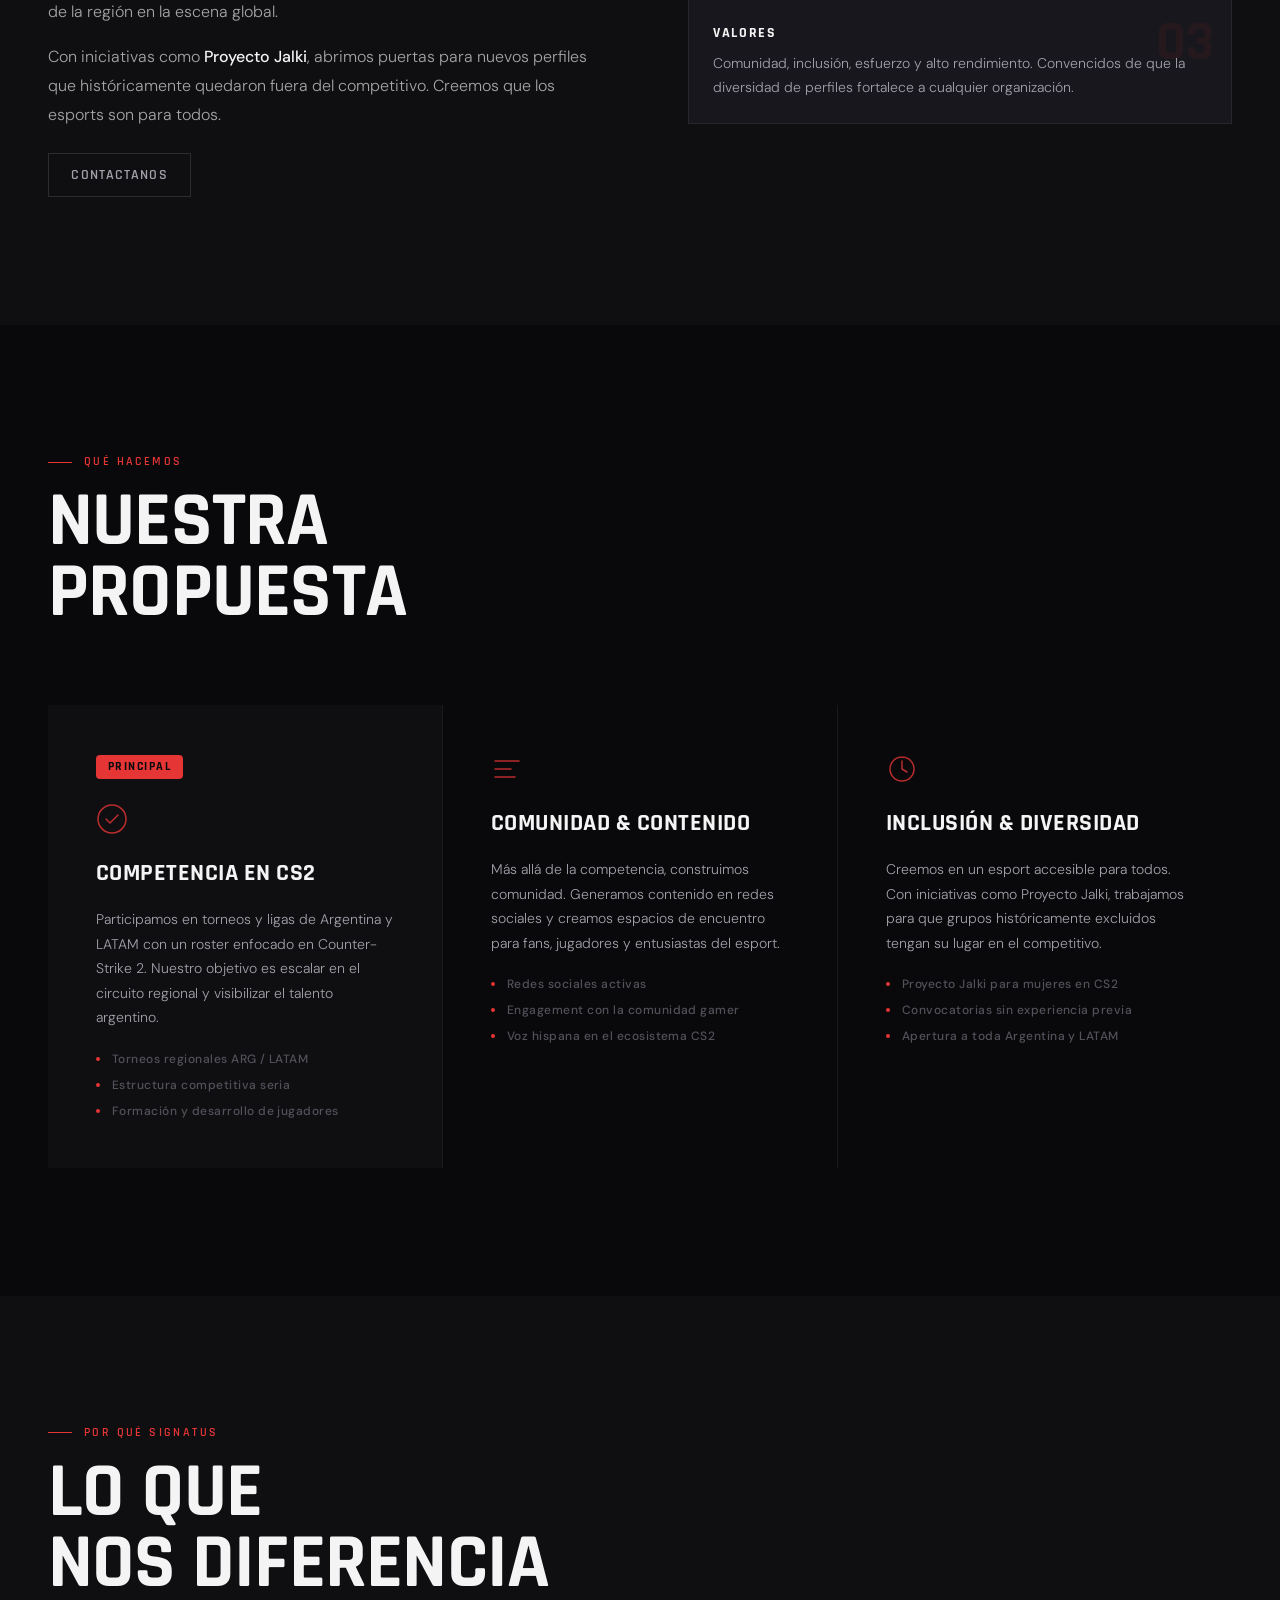
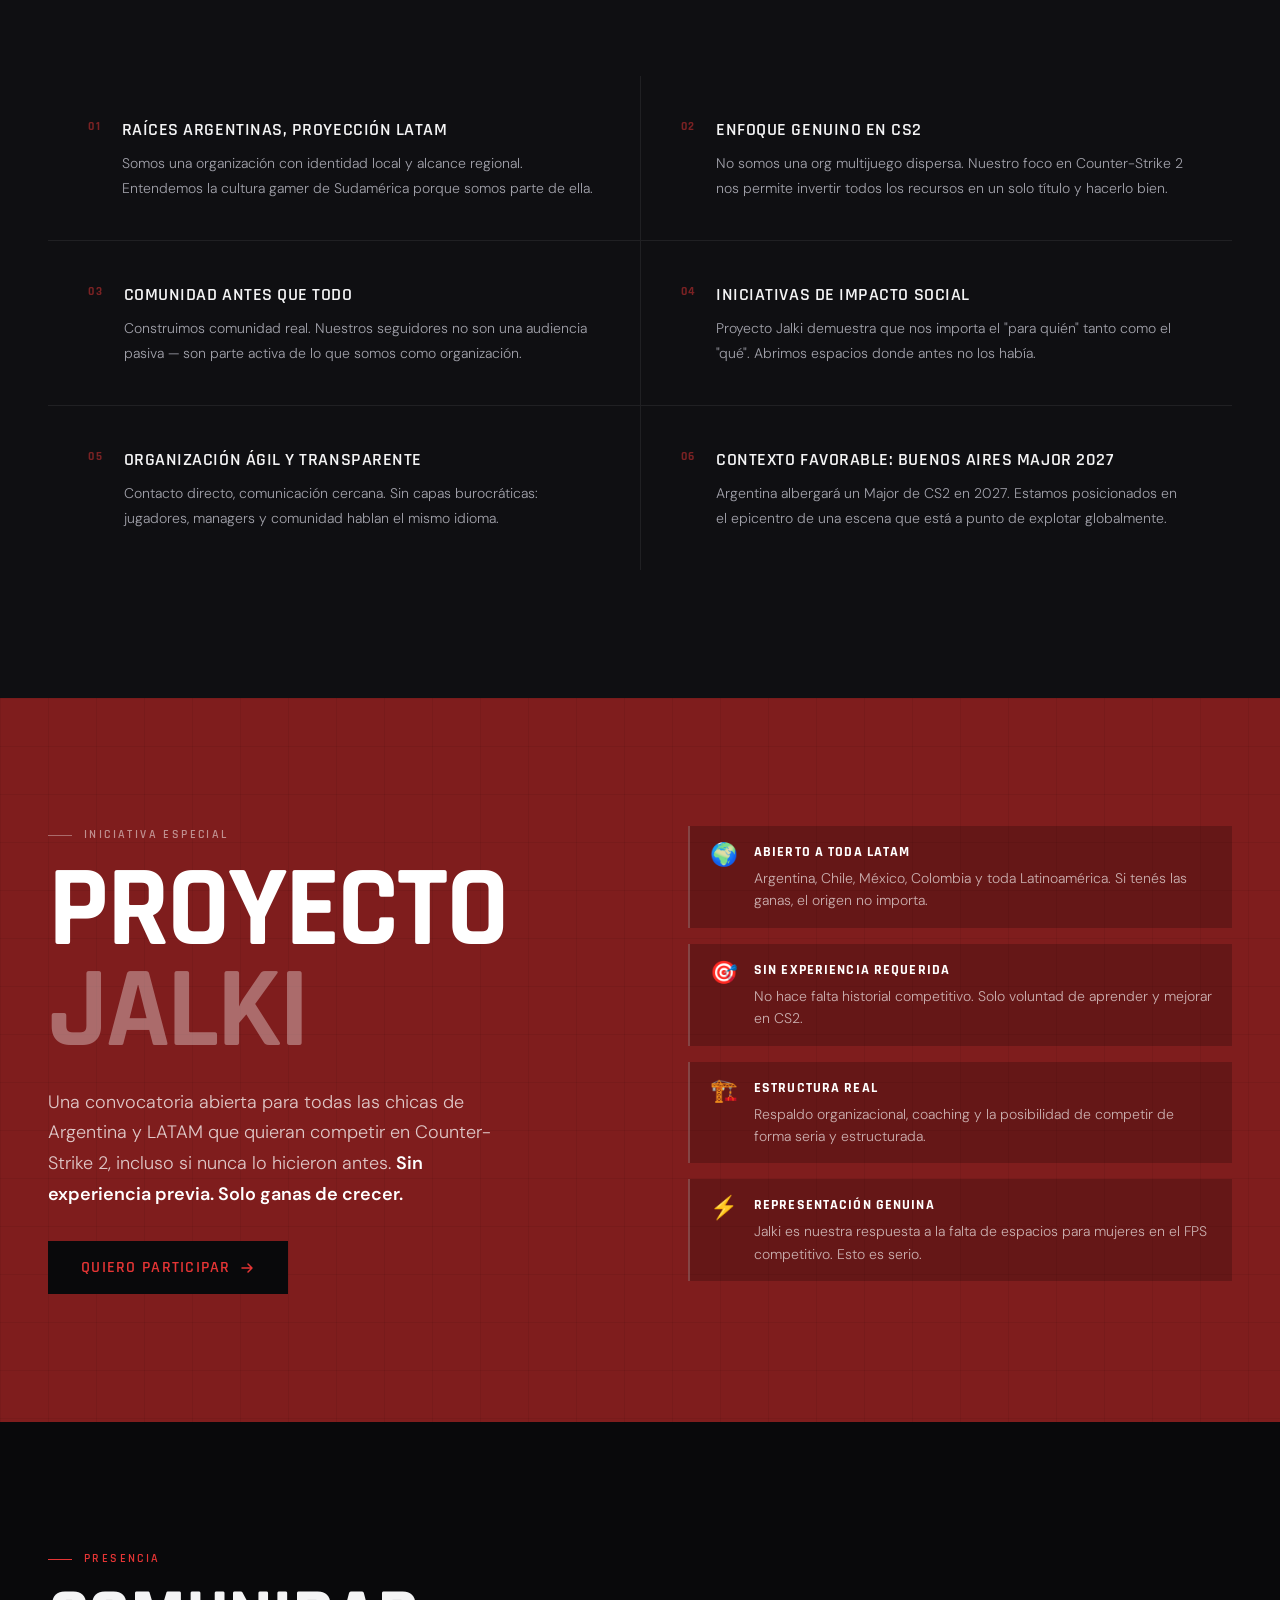
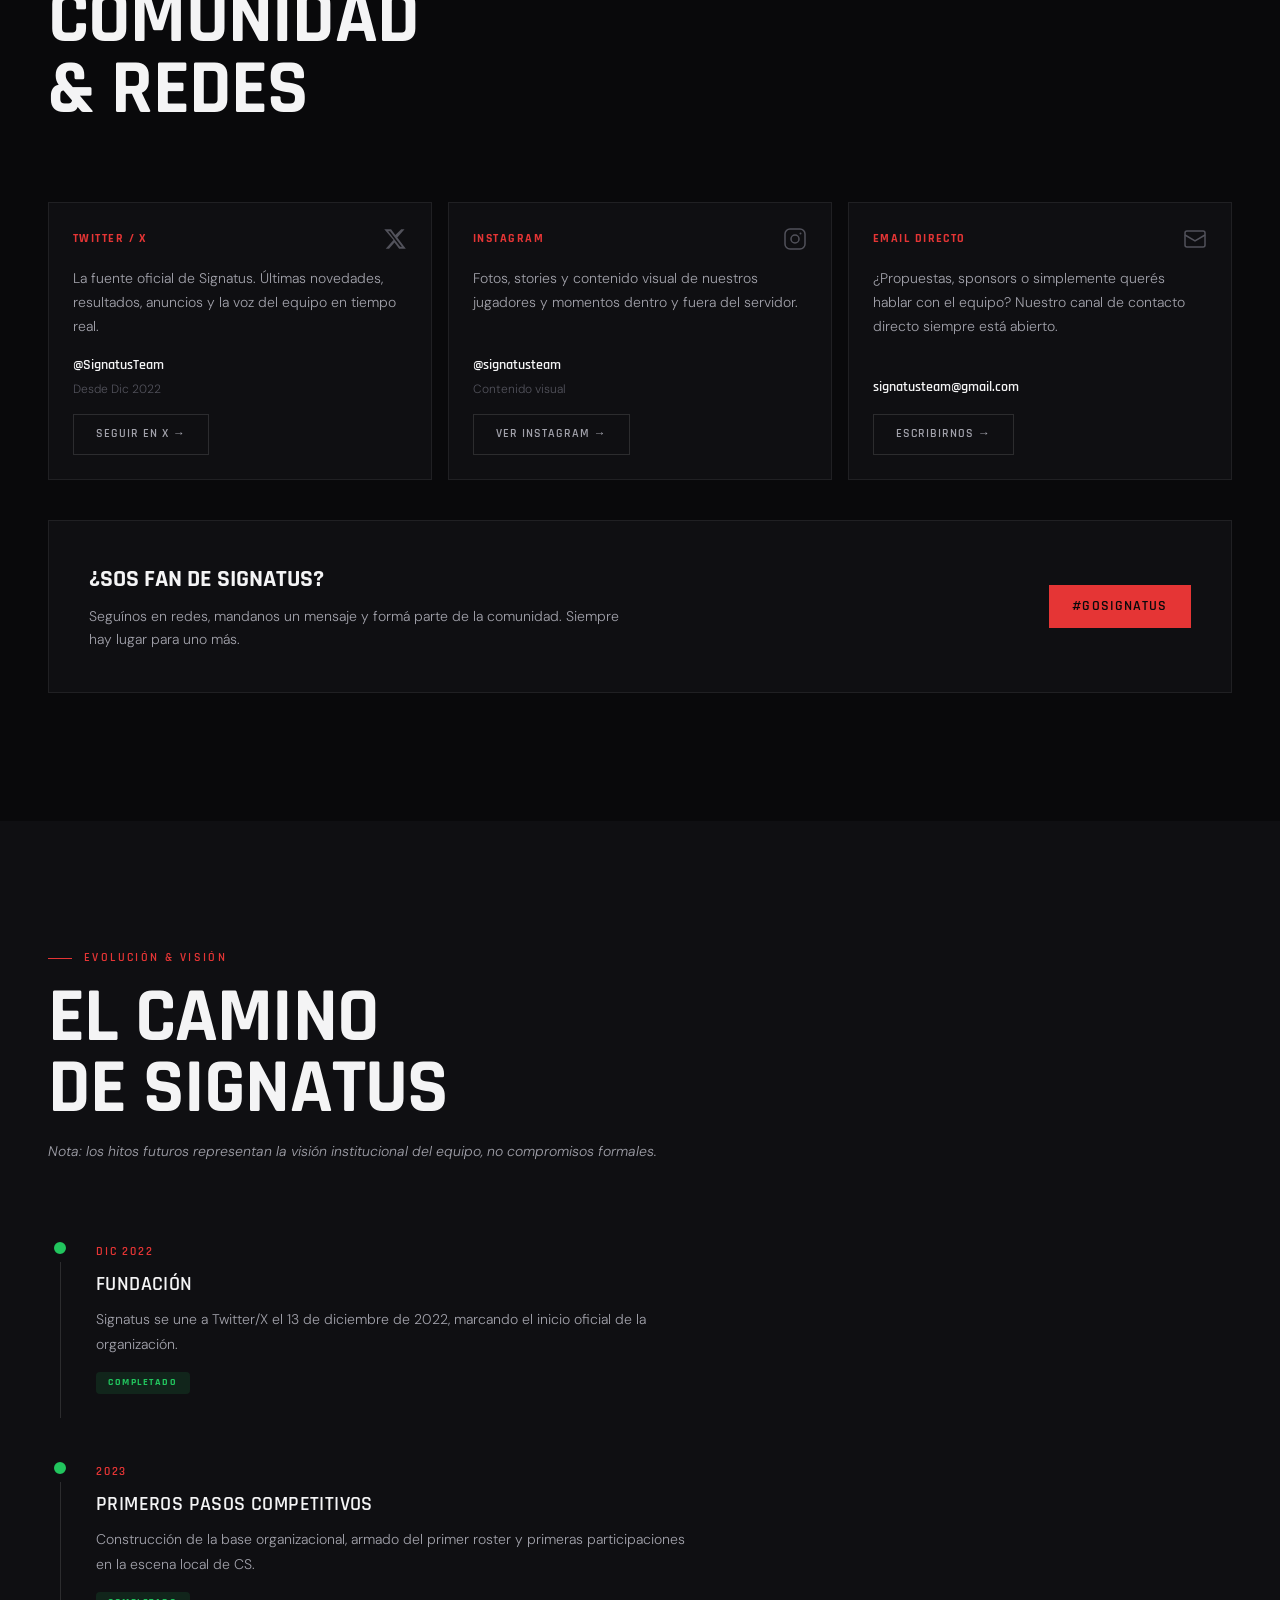
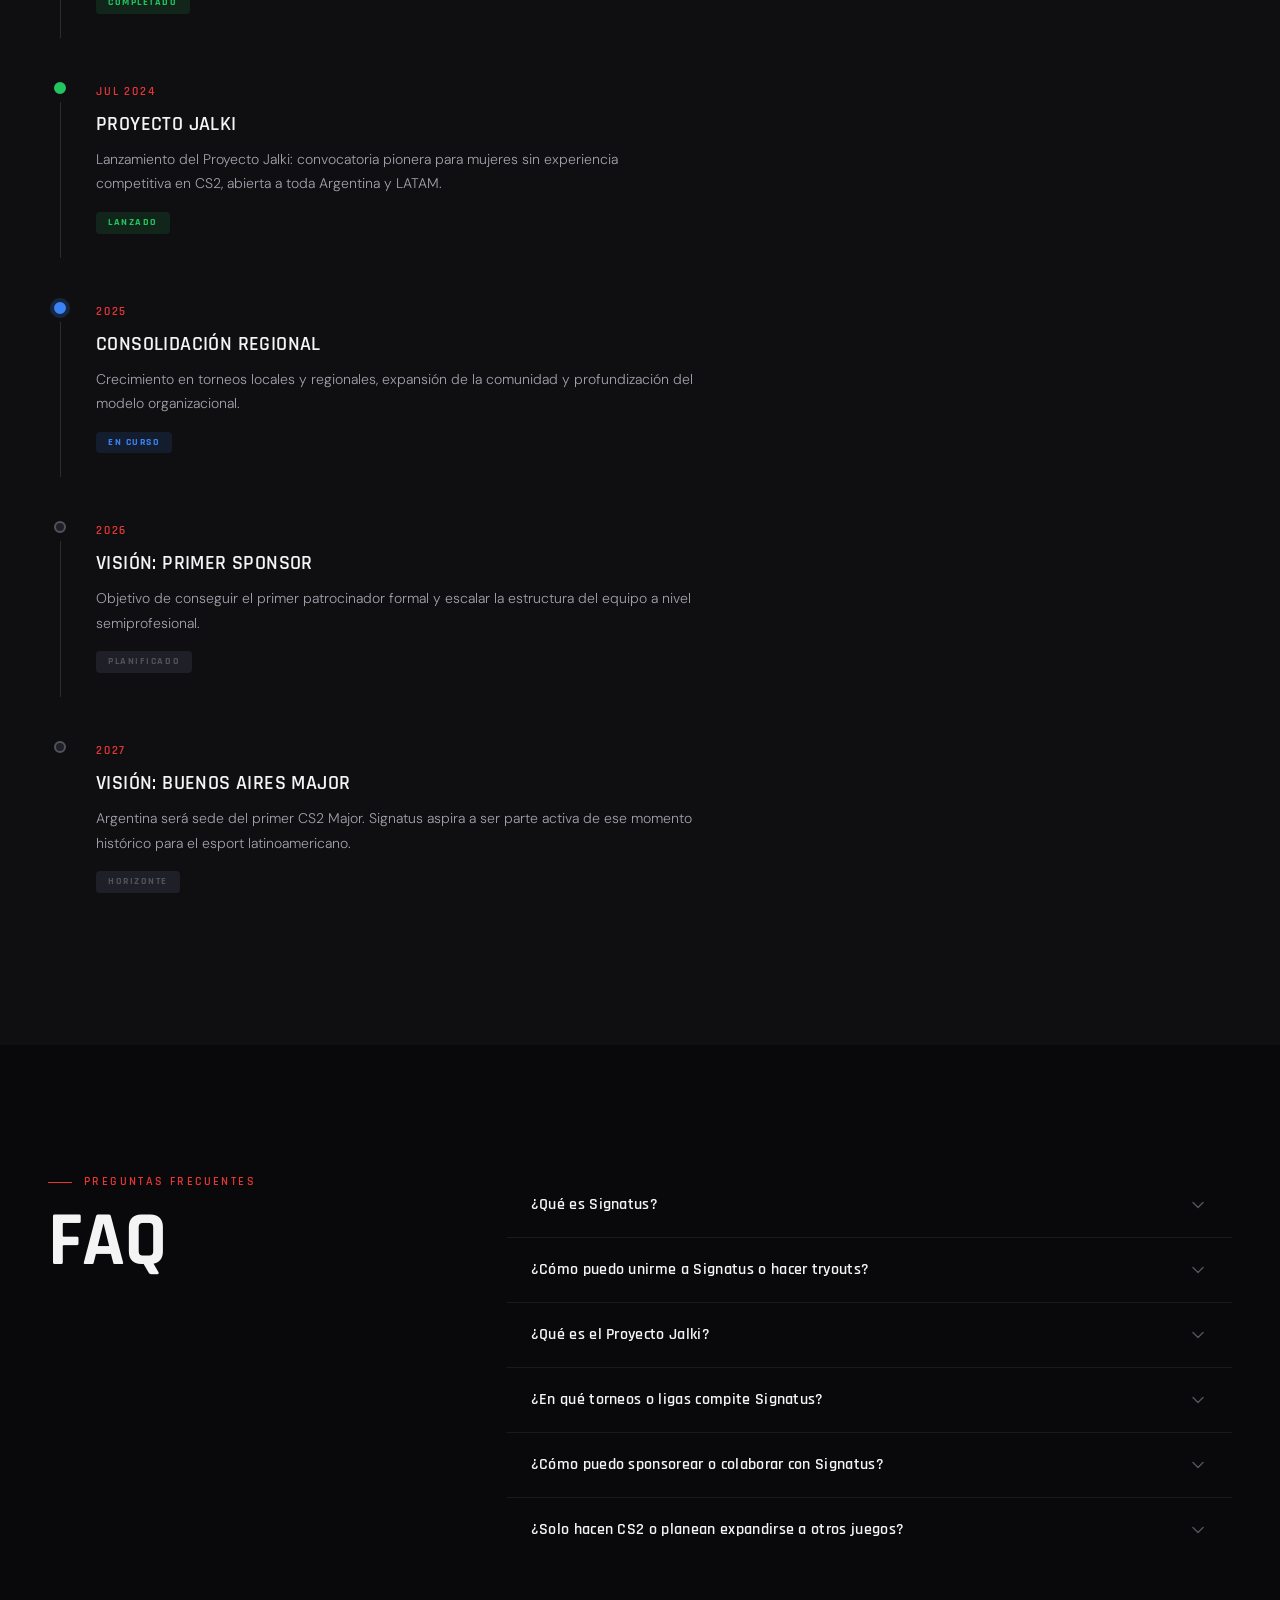
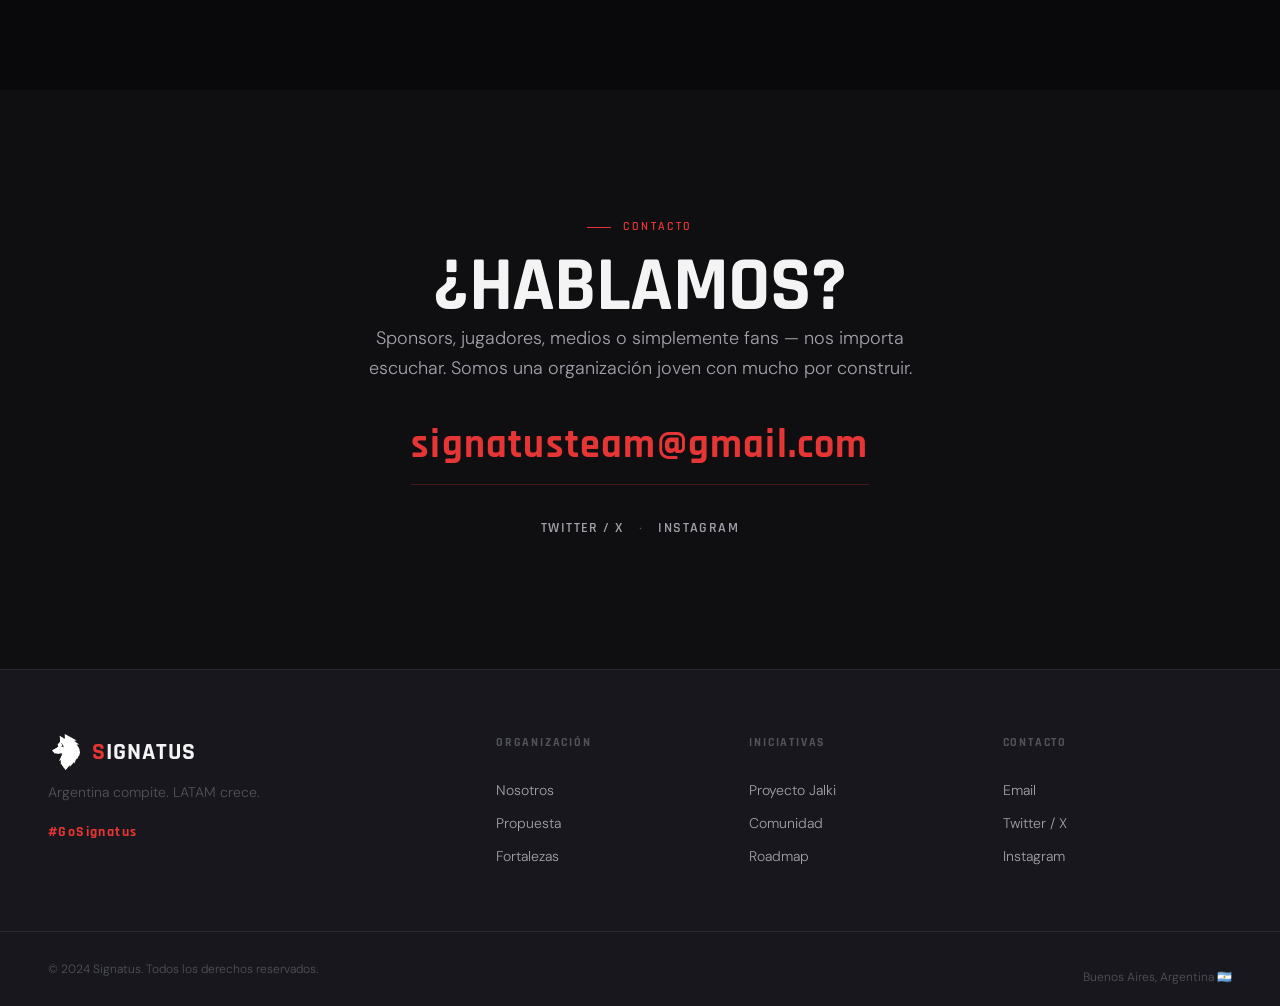
==== commit 9073c2f9: "Agregando tienda oficial para comprar remeras" ====
--- a/index.html
+++ b/index.html
@@ -72,6 +72,7 @@
         <a href="#community" class="nav__link">Comunidad</a>
         <a href="#roadmap" class="nav__link">Roadmap</a>
         <a href="#faq" class="nav__link">FAQ</a>
+        <a href="tienda.html" class="nav__link nav__link--tienda">Tienda</a>
       </nav>
 
       <a href="#contact" class="btn btn--accent nav__cta">#GoSignatus</a>
@@ -89,6 +90,7 @@
       <a href="#community" class="nav__mobile-link">Comunidad</a>
       <a href="#roadmap" class="nav__mobile-link">Roadmap</a>
       <a href="#faq" class="nav__mobile-link">FAQ</a>
+      <a href="tienda.html" class="nav__mobile-link nav__mobile-tienda">🛒 Tienda</a>
       <a href="#contact" class="nav__mobile-link nav__mobile-cta">#GoSignatus</a>
     </div>
   </header>
--- a/css/components.css
+++ b/css/components.css
@@ -160,6 +160,20 @@
 
 .nav__cta { margin-left: var(--sp-4); }
 
+.nav__link--tienda {
+  color: var(--clr-accent) !important;
+  border: 1px solid var(--clr-accent-mid);
+  padding: 0.25rem 0.75rem;
+}
+.nav__link--tienda:hover {
+  background: var(--clr-accent-dim);
+}
+.nav__link--tienda::after { display: none; }
+
+.nav__mobile-tienda {
+  color: var(--clr-accent) !important;
+}
+
 .nav__burger {
   display: none;
   flex-direction: column;
